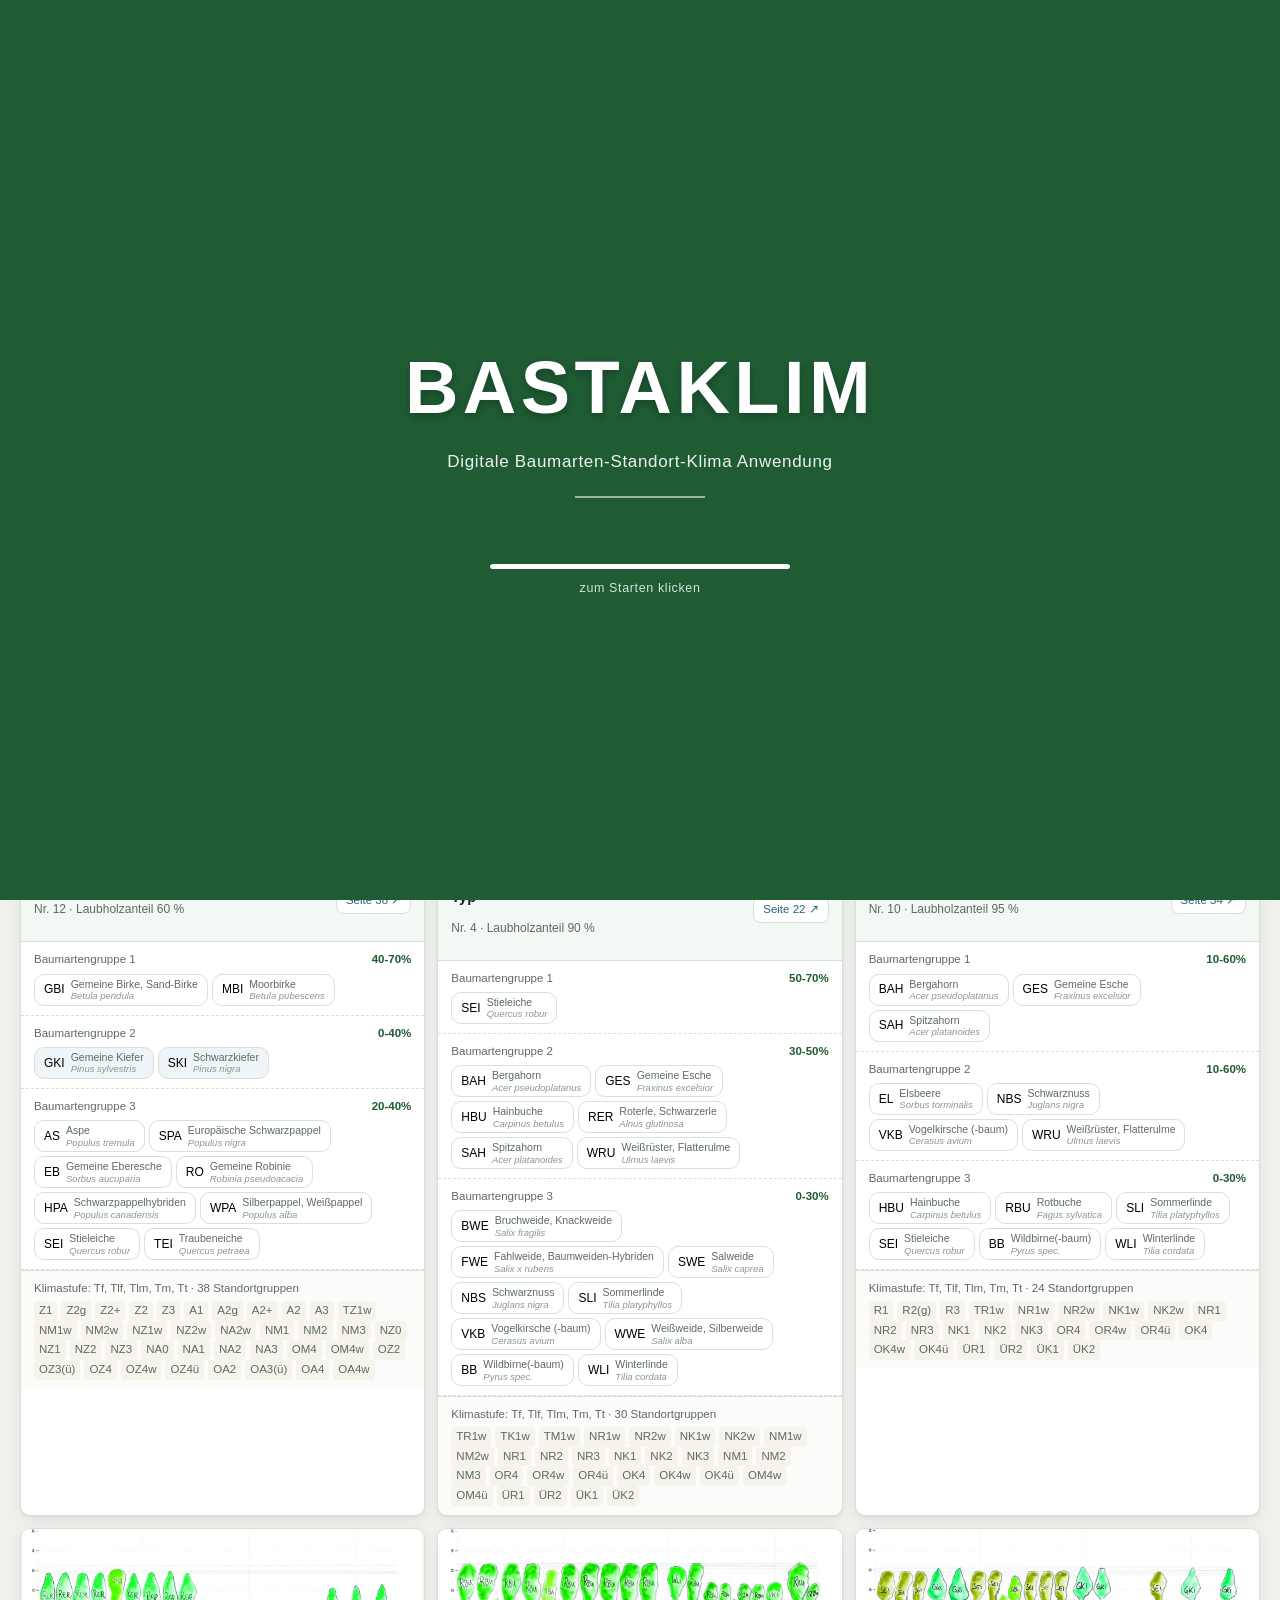
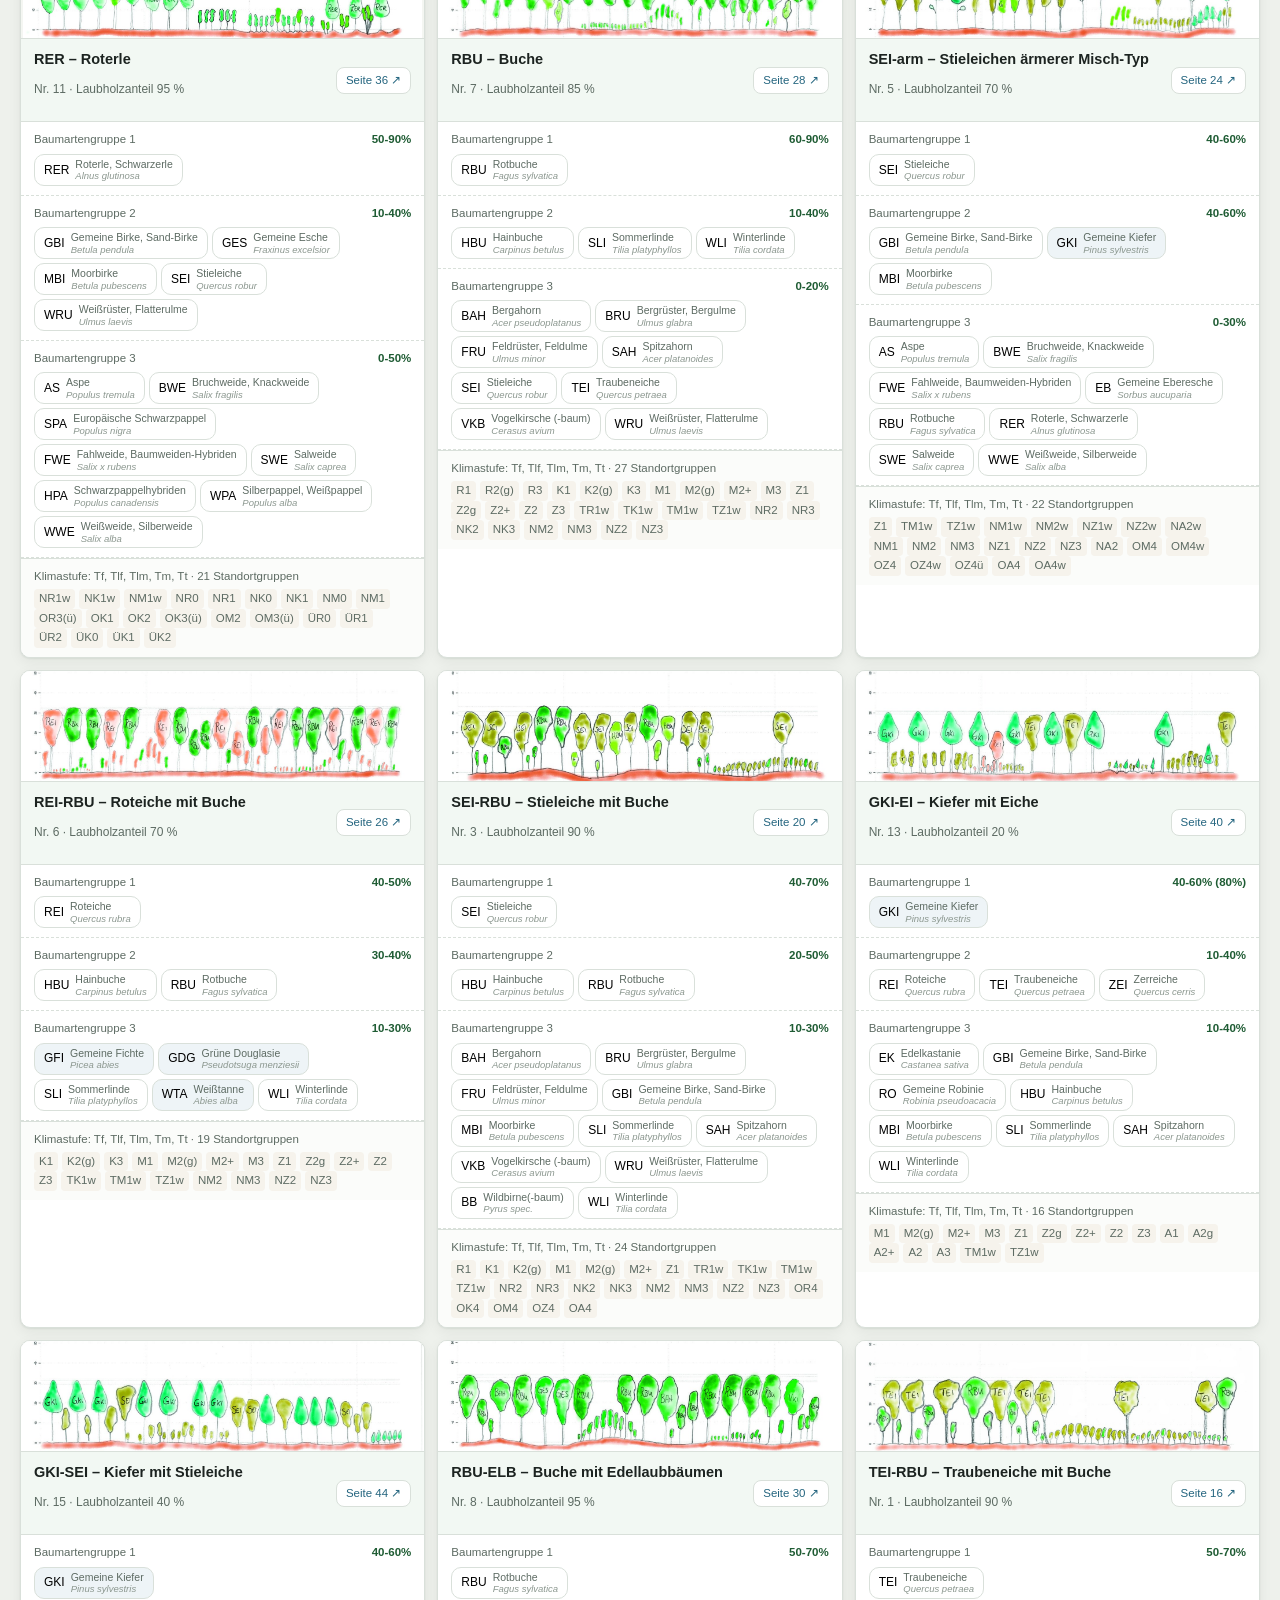
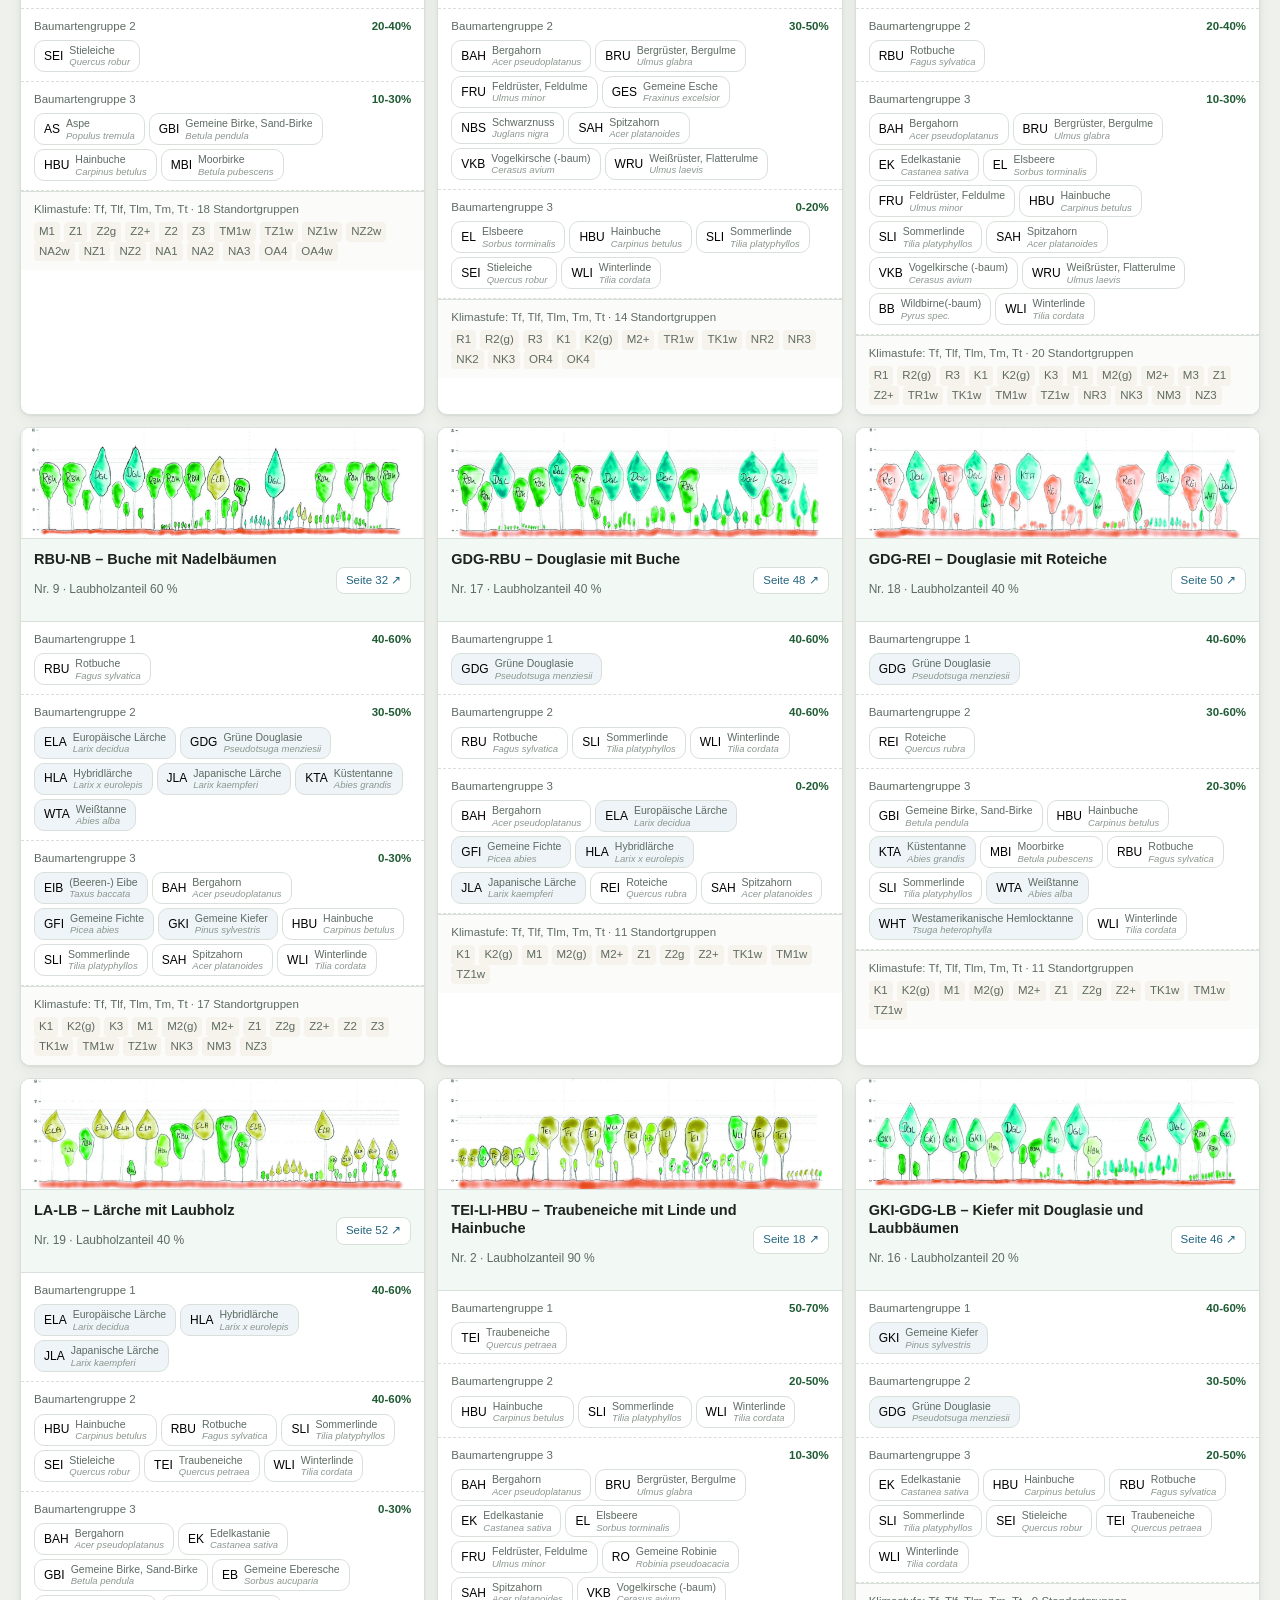
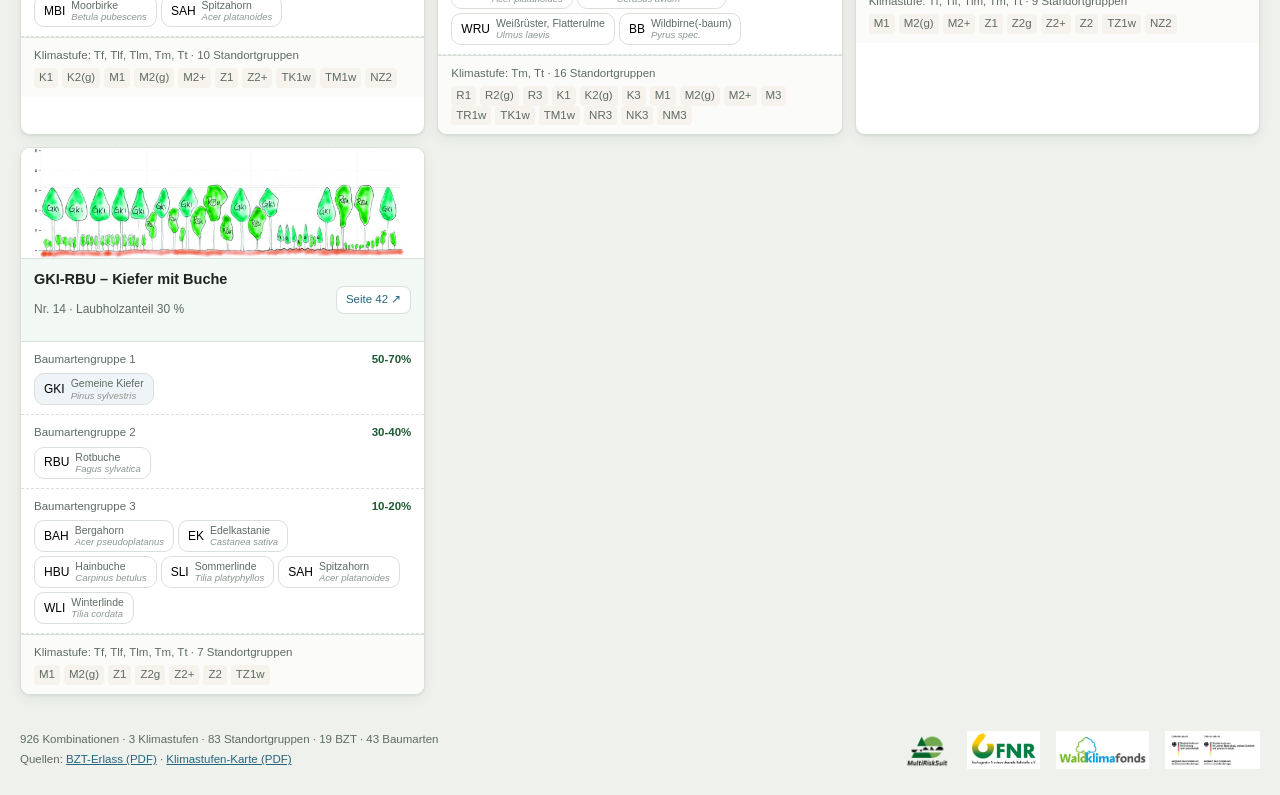
==== index.html @ 14ba8888 "2" ====
<!DOCTYPE html>
<html lang="de">
<head>
<meta charset="utf-8">
<meta name="viewport" content="width=device-width, initial-scale=1">
<title>BASTAKLIM – Bestockungszieltypen nach Klimastufe, Standort und Baumart</title>
<link rel="icon" href="assets/favicon.ico">
<link rel="icon" type="image/png" sizes="32x32" href="assets/favicon-32.png">
<link rel="apple-touch-icon" href="assets/apple-touch-icon.png">
<link rel="manifest" href="manifest.webmanifest">
<meta name="theme-color" content="#14351f">
<meta name="apple-mobile-web-app-capable" content="yes">
<meta name="apple-mobile-web-app-title" content="BASTAKLIM">
<meta name="apple-mobile-web-app-status-bar-style" content="black-translucent">
<link rel="stylesheet" href="styles.css">
</head>
<body>

<!-- Startbild: erscheint zuerst, Klick öffnet die Anwendung -->
<div class="splash" id="splash">
  <div class="splash-bild">
    <img id="splash-img" src="assets/front.PNG" alt="">
    <div class="splash-ersatz" id="splash-ersatz">
      <h1>BASTAKLIM</h1>
      <p>Digitale Baumarten-Standort-Klima Anwendung</p>
      <span class="splash-linie"></span>
    </div>
  </div>
  <div class="splash-fuss">
    <div class="ladebalken"><i id="ladebalken-fuellung"></i></div>
    <p class="splash-hinweis" id="splash-hinweis">wird geladen …</p>
  </div>
</div>

<header class="app-header">
  <div class="brand">
    <button type="button" class="sidebar-schalter" id="sidebar-schalter"
            aria-label="Seitenleiste ein- und ausblenden" aria-expanded="true">☰</button>
    <span class="brand-mark logo-slot" aria-hidden="true">
      <img data-logo="logo" alt="">
    </span>
    <span>
      <strong>BZT-Filter</strong>
      <small class="nur-pro">Bestandeszieltypen · Klimastufe → Standort → BZT → Baumart</small>
      <small class="nur-light">Welche Baumarten passen auf meinen Standort?</small>
    </span>
  </div>

  <div class="brand-mitte logo-slot">
    <img data-logo="logo_lf" alt="">
  </div>

  <!-- Umschalter zwischen den beiden Ansichten. Beide stehen in dieser
       Datei; gewechselt wird ohne Neuladen, die Auswahl bleibt erhalten. -->
  <div class="ansicht-schalter seg" role="group" aria-label="Ansicht wählen">
    <button type="button" data-ansicht="light" aria-pressed="false">light</button>
    <button type="button" data-ansicht="professional" aria-pressed="true">professional</button>
  </div>

  <div class="header-tools">
    <div class="result-badge nur-pro">
      <b id="result-count">–</b>
      <span>Kombinationen</span>
    </div>
    <label class="switch nur-pro" title="Optionen, die mit der aktuellen Auswahl nicht möglich sind, ausgegraut anzeigen statt ausblenden">
      <input type="checkbox" id="show-unavailable">
      <span>Nicht mögliche zeigen</span>
    </label>
    <button type="button" class="btn btn--install" id="install" hidden>App installieren</button>
    <button type="button" class="btn nur-pro" id="reset-all">Alles zurücksetzen</button>
    <button type="button" class="btn nur-light" id="light-reset">Von vorn beginnen</button>
  </div>
</header>

<div class="layout" id="layout">

  <aside class="sidebar" id="sidebar">
    <section class="karte">
      <h2>BASTAKLIM v3.1 Beta</h2>
      <div class="karte-inhalt">
        <p>JP. Nasse</p>
        <p>Dr. E. A. Thurm</p>
        <a class="external"
           href="mailto:bastaklim@lfoa-mv.de?subject=BASTAKLIM%20Feedback">bastaklim@lfoa-mv.de</a>
      </div>
      <footer>BT-FVI Waldbau Projekt MultiRiskSuit</footer>
    </section>

    <section class="karte">
      <h2>Quellen</h2>
      <div class="karte-inhalt">
        <a href="dokumente/BZT_Erlass.pdf" target="_blank" rel="noopener">BZT-Erlass (PDF)</a>
        <a href="dokumente/Klimastufen_BZT.pdf" target="_blank" rel="noopener">Klimastufen-Karte (PDF)</a>
      </div>
    </section>

    <section class="karte nur-pro">
      <h2>Auswahl</h2>
      <div class="karte-inhalt" id="sidebar-status">
        <p>keine Filter gesetzt</p>
      </div>
      <div class="karte-inhalt">
        <button type="button" class="btn btn--klein" id="sidebar-reset">zurücksetzen</button>
        <button type="button" class="btn btn--klein" id="sidebar-csv">als CSV speichern</button>
        <button type="button" class="btn btn--klein" id="sidebar-druck">Standortblatt drucken</button>
      </div>
    </section>

    <section class="karte logo-karte" id="sidebar-logos" hidden>
      <div class="karte-inhalt sidebar-logos">
        <span class="logo-slot"><img data-logo="logo1" alt=""></span>
        <span class="logo-slot"><img data-logo="logo2" alt=""></span>
        <span class="logo-slot"><img data-logo="logo3" alt=""></span>
        <span class="logo-slot"><img data-logo="logo4" alt=""></span>
      </div>
    </section>
  </aside>

  <div class="inhalt">

    <!-- ================================================================ -->
    <!-- Ansicht "light": geführter Ablauf in drei Schritten               -->
    <!-- ================================================================ -->
    <div class="ansicht ansicht--light">


    <!-- Fortschritt: drei Schritte, der aktuelle ist hervorgehoben -->
    <ol class="schritte" id="schritte">
      <li data-schritt="1"><span>1</span> Klimastufe</li>
      <li data-schritt="2"><span>2</span> Standort</li>
      <li data-schritt="3"><span>3</span> Baumarten</li>
    </ol>

    <!-- ---------------------------------------------------------------- -->
    <!-- Schritt 1: Verortung in der Karte                                 -->
    <!-- ---------------------------------------------------------------- -->
    <section class="light-schritt" data-schritt="1" id="schritt-1">
      <h2>Wo liegt Ihre Fläche?</h2>
      <p class="light-lead">
        In die Karte klicken. Gefärbt sind nur die <strong>Waldflächen</strong> –
        klicken Sie in oder dicht neben den Wald, der Sie interessiert.
      </p>

      <div class="karte-buehne">
        <div class="karte-halter" id="karte-halter">
          <img id="karte-bild" src="assets/klimastufe/karte.png"
               alt="Klimastufenkarte Mecklenburg-Vorpommern">
          <span class="karte-marke" id="karte-marke" hidden></span>
          <p class="karte-fehlt" id="karte-fehlt" hidden>
            <strong>Die Karte fehlt.</strong><br>
            <code>assets/klimastufe/karte.png</code> wird von
            <code>python3 tools/extract_images.py</code> erzeugt.
            Solange sie fehlt, bitte die Klimastufe unten direkt wählen.
          </p>
        </div>

        <div class="karte-seite">
          <p class="karte-befund" id="karte-befund">Noch nichts ausgewählt.</p>
          <p class="light-hinweis">
            Oder die Klimastufe direkt wählen:
          </p>
          <div class="klima-wahl" id="klima-wahl"></div>
          <p class="light-quelle">
            Karte: Klimastufen nach BAS Standorts-Karte 2023 ·
            <a href="dokumente/Klimastufen_BZT.pdf" target="_blank" rel="noopener">PDF öffnen ↗</a>
          </p>
        </div>
      </div>
    </section>

    <!-- ---------------------------------------------------------------- -->
    <!-- Schritt 2: Standort, geführt oder direkt                          -->
    <!-- ---------------------------------------------------------------- -->
    <section class="light-schritt" data-schritt="2" id="schritt-2" hidden>
      <h2>Welcher Standort?</h2>

      <div class="seg seg--breit" role="group" aria-label="Art der Standortwahl">
        <button type="button" data-stgrmodus="gefuehrt" class="is-on" aria-pressed="true">Schritt für Schritt</button>
        <button type="button" data-stgrmodus="direkt" aria-pressed="false">Standortgruppe direkt</button>
      </div>

      <div id="stgr-gefuehrt">
        <div class="gradient" id="gradient"></div>
        <p class="light-hinweis" id="gradient-befund"></p>
      </div>

      <div id="stgr-direkt" hidden>
        <input type="search" class="col-search" id="stgr-suche"
               placeholder="Standortgruppe suchen …" aria-label="Standortgruppe suchen">
        <div class="tiles tiles--breit" id="stgr-liste"></div>
      </div>
    </section>

    <!-- ---------------------------------------------------------------- -->
    <!-- Schritt 3: Ergebnis                                               -->
    <!-- ---------------------------------------------------------------- -->
    <section class="light-schritt" data-schritt="3" id="schritt-3" hidden>
      <h2>Mögliche Baumarten</h2>
      <p class="light-lead" id="ergebnis-kopf"></p>

      <p class="baum-legende">
        <span class="baum-legende-feld"></span>
        <span><strong>Grün hinterlegt</strong> sind die Baumarten, die in
        mindestens einem der möglichen Zieltypen die <strong>führende
        Baumart</strong> sind. Das ist unabhängig vom Anteil: Zwei Baumarten
        können denselben Höchstanteil haben und trotzdem verschieden weit vorn
        im Zieltyp stehen.</span>
      </p>

      <!-- Die gewählte Mischung. Ohne Auswahl steht hier die Aufforderung. -->
      <div class="mischung" id="mischung">
        <div class="mischung-arten" id="mischung-arten"></div>
        <p class="mischung-text" id="mischung-text"></p>
      </div>

      <div class="baumliste" id="baumliste-haupt"></div>

      <details class="baumliste-mehr" id="baumliste-mehr">
        <summary><span id="mehr-anzahl"></span></summary>
        <div class="baumliste" id="baumliste-rest"></div>
      </details>

      <details class="baumliste-mehr baumliste-mehr--raus" id="baumliste-raus-box" hidden>
        <summary><span id="raus-anzahl"></span></summary>
        <p class="light-hinweis">
          Diese Baumarten kommen auf dem Standort zwar vor, lassen sich aber mit
          der gewählten Mischung in keinem Bestockungszieltyp zusammenbringen.
        </p>
        <div class="baumliste" id="baumliste-raus"></div>
      </details>

      <p class="light-fussnote">
        Angegeben ist der <strong>höchste Anteil</strong>, mit dem die Baumart auf
        diesem Standort in einem Bestockungszieltyp vorkommen darf – bei einer
        gewählten Mischung nur noch in den Zieltypen, die alle gewählten Arten
        zugleich zulassen. Die Anteile sind Obergrenzen und addieren sich nicht
        zu 100 %. Die einzelnen Zieltypen und ihre Spannen stehen im
        <a href="dokumente/BZT_Erlass.pdf" target="_blank" rel="noopener">BZT-Erlass</a>.
      </p>

      <div class="light-aktionen">
        <button type="button" class="btn" id="light-zurueck">Standort ändern</button>
        <button type="button" class="btn" id="light-drucken">Drucken</button>
      </div>
    </section>
    </div>

    <!-- ================================================================ -->
    <!-- Ansicht "professional": die vier Spalten                         -->
    <!-- ================================================================ -->
    <div class="ansicht ansicht--pro">

    <p class="active-filters" id="active-filters" hidden></p>

    <!-- Reiter für schmale Fenster. Am Telefon liegen die vier Spalten
         sonst untereinander und man scrollt endlos; hier ist immer nur
         eine sichtbar. Auf dem Desktop ist die Leiste ausgeblendet. -->
    <nav class="spalten-reiter" id="spalten-reiter" aria-label="Spalte wählen"></nav>

    <main class="columns" id="columns">

      <section class="col" data-facet="kli">
        <header class="col-head">
          <h2>Klimastufe</h2>
          <span class="col-count"><b data-count>–</b><span data-total></span></span>
          <button type="button" class="col-clear" data-clear hidden aria-label="Auswahl Klimastufe löschen">Auswahl löschen</button>
        </header>
        <div class="col-tools">
          <input type="search" class="col-search" data-search placeholder="Klimastufe suchen …" aria-label="Klimastufe suchen">
        </div>
        <div class="tiles" data-tiles></div>
        <p class="col-empty" data-empty hidden>Keine Treffer.</p>
      </section>

      <section class="col" data-facet="stgr">
        <header class="col-head">
          <h2>Standort</h2>
          <span class="col-count"><b data-count>–</b><span data-total></span></span>
          <button type="button" class="col-clear" data-clear hidden aria-label="Auswahl Standort löschen">Auswahl löschen</button>
        </header>
        <div class="col-tools">
          <input type="search" class="col-search" data-search placeholder="Standortgruppe suchen …" aria-label="Standortgruppe suchen">
        </div>
        <div class="tiles" data-tiles></div>
        <p class="col-empty" data-empty hidden>Keine Treffer.</p>
      </section>

      <section class="col" data-facet="bzt">
        <header class="col-head">
          <h2>BZT</h2>
          <span class="col-count"><b data-count>–</b><span data-total></span></span>
          <button type="button" class="col-clear" data-clear hidden aria-label="Auswahl BZT löschen">Auswahl löschen</button>
        </header>
        <div class="col-tools">
          <input type="search" class="col-search" data-search placeholder="Bestandeszieltyp suchen …" aria-label="Bestandeszieltyp suchen">
        </div>
        <div class="tiles" data-tiles></div>
        <p class="col-empty" data-empty hidden>Keine Treffer.</p>
      </section>

      <section class="col" data-facet="ba">
        <header class="col-head">
          <h2>Baumart</h2>
          <span class="col-count"><b data-count>–</b><span data-total></span></span>
          <button type="button" class="col-clear" data-clear hidden aria-label="Auswahl Baumart löschen">Auswahl löschen</button>
        </header>
        <div class="col-tools">
          <input type="search" class="col-search" data-search placeholder="Baumart suchen …" aria-label="Baumart suchen">
          <div class="seg" role="group" aria-label="Verknüpfung mehrerer Baumarten">
            <button type="button" data-bamode="und" class="is-on" aria-pressed="true" title="Nur BZT, die alle gewählten Baumarten enthalten">alle</button>
            <button type="button" data-bamode="oder" aria-pressed="false" title="BZT, die mindestens eine der gewählten Baumarten enthalten">eine</button>
          </div>
        </div>
        <p class="col-hint">sortiert nach Maximalanteil</p>
        <div class="tiles" data-tiles></div>
        <p class="col-empty" data-empty hidden>Keine Treffer.</p>
      </section>

    </main>

    <section class="results" id="results">
      <header class="results-head">
        <h2>Ergebnis</h2>
        <p id="results-summary"></p>
        <button type="button" class="btn" id="drucken">Standortblatt drucken</button>
        <button type="button" class="btn" id="export-csv">Als CSV speichern</button>
      </header>
      <div class="druckkopf" id="druckkopf" aria-hidden="true"></div>
      <div id="results-body"></div>
    </section>

    </div><!-- /ansicht--pro -->

    <footer class="app-footer">
      <div class="footer-text">
        <span id="meta-line"></span>
        <span>Quellen:
          <a href="dokumente/BZT_Erlass.pdf" target="_blank" rel="noopener">BZT-Erlass (PDF)</a> ·
          <a href="dokumente/Klimastufen_BZT.pdf" target="_blank" rel="noopener">Klimastufen-Karte (PDF)</a>
        </span>
      </div>
      <div class="footer-logos">
        <span class="logo-slot"><img data-logo="logo1" alt=""></span>
        <span class="logo-slot"><img data-logo="logo2" alt=""></span>
        <span class="logo-slot"><img data-logo="logo3" alt=""></span>
        <span class="logo-slot"><img data-logo="logo4" alt=""></span>
      </div>
    </footer>

  </div>
</div>

<div class="viewer" id="viewer" hidden>
  <div class="viewer-fenster" role="dialog" aria-modal="true" aria-labelledby="viewer-titel">
    <header class="viewer-kopf">
      <div>
        <h2 id="viewer-titel"></h2>
        <p id="viewer-sub"></p>
      </div>
      <button type="button" class="viewer-zu" aria-label="Schließen">×</button>
    </header>
    <div class="viewer-buehne">
      <button type="button" id="viewer-zurueck" class="viewer-pfeil" aria-label="vorige Seite">‹</button>
      <img id="viewer-bild" alt="">
      <p id="viewer-hinweis" class="viewer-hinweis" hidden>
        Für diese Seite liegt kein Bild unter <code>assets/seiten/</code>.
        Bitte <code>python3 tools/extract_images.py</code> ausführen oder das
        PDF über den Link unten öffnen.
      </p>
      <button type="button" id="viewer-weiter" class="viewer-pfeil" aria-label="nächste Seite">›</button>
    </div>
    <footer class="viewer-fuss">
      <span id="viewer-blatt"></span>
      <a id="viewer-pdf" href="#" target="_blank" rel="noopener">Original-PDF öffnen ↗</a>
    </footer>
  </div>
</div>

<!-- Betriebsart: index.html = professional, siehe Kopf von app.js -->
<script>window.BZT_MODUS = "professional";</script>
<script src="data/bzt_data.js"></script>
<script src="data/klimaraster.js"></script>
<script src="app.js"></script>
<script src="light.js"></script>
</body>
</html>
---- styles.css ----
/* ==========================================================================
   BZT-Filter – Layout und Gestaltung
   Farben/Größen zentral über die Variablen in :root anpassbar.
   ========================================================================== */

:root {
  --gruen-900: #14351f;
  --gruen-700: #1f5c34;
  --gruen-600: #2c7a45;
  --gruen-100: #e3f0e6;
  --gruen-050: #f2f8f3;

  --blau-600: #24657f;
  --sand-100: #f6f3ec;

  --text: #1c2320;
  --text-schwach: #5d6b63;
  --linie: #d9e0da;
  --flaeche: #ffffff;
  --grund: #eef1ec;

  --radius: 10px;
  --schatten: 0 1px 2px rgba(20, 40, 25, .07), 0 4px 14px rgba(20, 40, 25, .06);

  /* Höhe der scrollbaren Kachel-Listen */
  --spalten-hoehe: clamp(340px, 54vh, 640px);

  /* Breite der Seitenleiste */
  --sidebar-breite: 208px;
}

* { box-sizing: border-box; }

html { -webkit-text-size-adjust: 100%; }

body {
  margin: 0;
  background: var(--grund);
  color: var(--text);
  font: 15px/1.5 "Segoe UI", -apple-system, BlinkMacSystemFont, Roboto,
        "Helvetica Neue", Arial, sans-serif;
}

h1, h2, h3 { margin: 0; font-weight: 650; line-height: 1.25; }

code {
  font-family: ui-monospace, SFMono-Regular, Menlo, Consolas, monospace;
  font-size: .9em;
}

/* --- Kopfzeile ----------------------------------------------------------- */

.app-header {
  position: sticky;
  top: 0;
  z-index: 20;
  display: flex;
  flex-wrap: wrap;
  gap: 14px;
  align-items: center;
  justify-content: space-between;
  padding: 12px 20px;
  background: var(--gruen-900);
  color: #fff;
  box-shadow: 0 2px 10px rgba(0, 0, 0, .18);
}

.brand { display: flex; align-items: center; gap: 12px; }

.sidebar-schalter {
  flex: none;
  width: 32px; height: 32px;
  border: 1px solid rgba(255, 255, 255, .28);
  border-radius: 8px;
  background: rgba(255, 255, 255, .08);
  color: #fff; font-size: 15px; line-height: 1;
  cursor: pointer;
}
.sidebar-schalter:hover { background: rgba(255, 255, 255, .22); }
.sidebar-schalter[aria-expanded="false"] {
  border-color: rgba(255, 255, 255, .55);
  background: rgba(255, 255, 255, .18);
}
.brand strong { display: block; font-size: 17px; letter-spacing: .01em; }
.brand small { display: block; font-size: 12.5px; opacity: .78; }

.brand-mark {
  width: 34px; height: 34px; flex: none;
  border-radius: 8px;
  overflow: hidden;
  background:
    radial-gradient(circle at 30% 70%, #7cc48c 0 26%, transparent 27%),
    radial-gradient(circle at 62% 42%, #a8dcb4 0 30%, transparent 31%),
    linear-gradient(160deg, var(--gruen-600), var(--gruen-700));
}
.brand-mark img { width: 100%; height: 100%; object-fit: contain; display: block; }

/* Logo oben mittig: assets/logo_lf.png */
.brand-mitte { flex: 0 1 auto; display: flex; justify-content: center; }
.brand-mitte img { max-height: 42px; max-width: 260px; display: block; }

@media (max-width: 900px) { .brand-mitte { order: 3; width: 100%; } }

.header-tools { display: flex; flex-wrap: wrap; align-items: center; gap: 10px; }

.result-badge {
  display: flex; align-items: baseline; gap: 6px;
  padding: 5px 12px;
  border-radius: 999px;
  background: rgba(255, 255, 255, .12);
  font-size: 12.5px;
}
.result-badge b { font-size: 16px; }

.switch {
  display: flex; align-items: center; gap: 7px;
  font-size: 12.5px; opacity: .9; cursor: pointer; user-select: none;
}
.switch input { accent-color: var(--gruen-600); width: 15px; height: 15px; }

.btn {
  padding: 6px 13px;
  border: 1px solid rgba(255, 255, 255, .3);
  border-radius: 8px;
  background: rgba(255, 255, 255, .08);
  color: inherit;
  font: inherit; font-size: 13px;
  cursor: pointer;
}
.btn:hover { background: rgba(255, 255, 255, .2); }
.btn:active { transform: translateY(1px); }

/* --- Zeile mit den aktiven Filtern --------------------------------------- */

.active-filters {
  margin: 0;
  padding: 9px 20px;
  background: var(--gruen-100);
  border-bottom: 1px solid var(--linie);
  font-size: 13px;
  color: var(--gruen-900);
}
.active-filters .chip {
  display: inline-flex; align-items: center; gap: 6px;
  margin: 2px 6px 2px 0;
  padding: 2px 6px 2px 10px;
  border-radius: 999px;
  background: #fff;
  border: 1px solid var(--linie);
}
.active-filters .chip b { font-weight: 600; }
.active-filters .chip button {
  border: 0; background: none; cursor: pointer;
  color: var(--text-schwach); font-size: 15px; line-height: 1; padding: 2px 4px;
}
.active-filters .chip button:hover { color: #b03030; }

/* --- Spalten ------------------------------------------------------------- */

.columns {
  display: grid;
  grid-template-columns: 0.9fr 1.15fr 1.15fr 1fr;
  gap: 14px;
  padding: 16px 20px;
  align-items: start;
}

@media (max-width: 1100px) { .columns { grid-template-columns: 1fr 1fr; } }
@media (max-width: 640px)  { .columns { grid-template-columns: 1fr; } }

.col {
  background: var(--flaeche);
  border: 1px solid var(--linie);
  border-radius: var(--radius);
  box-shadow: var(--schatten);
  overflow: hidden;
  display: flex;
  flex-direction: column;
}

.col-head {
  display: grid;
  grid-template-columns: 1fr auto;
  gap: 4px 10px;
  align-items: center;
  padding: 10px 12px;
  background: var(--gruen-050);
  border-bottom: 1px solid var(--linie);
}
.col-head h2 { font-size: 15px; color: var(--gruen-900); }

.col-count { font-size: 12.5px; color: var(--text-schwach); white-space: nowrap; }
.col-count b { color: var(--gruen-700); font-size: 14px; }

.col-clear {
  grid-column: 1 / -1;
  justify-self: start;
  border: 0; background: none; padding: 0;
  color: var(--blau-600); font: inherit; font-size: 12px;
  text-decoration: underline; cursor: pointer;
}

.col-tools { display: flex; gap: 8px; padding: 9px 12px 4px; }

.col-search {
  flex: 1 1 auto; min-width: 0;
  padding: 6px 9px;
  border: 1px solid var(--linie);
  border-radius: 7px;
  font: inherit; font-size: 13px;
  background: #fff;
}
.col-search:focus { outline: 2px solid var(--gruen-600); outline-offset: -1px; }

.seg { display: flex; flex: none; border: 1px solid var(--linie); border-radius: 7px; overflow: hidden; }
.seg button {
  border: 0; background: #fff; padding: 0 9px;
  font: inherit; font-size: 12px; color: var(--text-schwach); cursor: pointer;
}
.seg button + button { border-left: 1px solid var(--linie); }
.seg button.is-on { background: var(--gruen-600); color: #fff; }

.col-hint { margin: 4px 12px 0; font-size: 11.5px; color: var(--text-schwach); }
.col-empty { margin: 0; padding: 18px 12px; font-size: 13px; color: var(--text-schwach); }

.tiles {
  padding: 8px 10px 12px;
  overflow-y: auto;
  max-height: var(--spalten-hoehe);
  scrollbar-width: thin;
}

.tiles-group {
  margin: 10px 2px 5px;
  font-size: 11px;
  font-weight: 700;
  letter-spacing: .05em;
  text-transform: uppercase;
  color: var(--text-schwach);
}
.tiles-group:first-child { margin-top: 2px; }

/* --- Kacheln ------------------------------------------------------------- */

.tile {
  display: grid;
  grid-template-columns: 54px 1fr auto;
  gap: 10px;
  align-items: center;
  width: 100%;
  margin-bottom: 6px;
  padding: 6px;
  border: 1px solid var(--linie);
  border-radius: 9px;
  background: #fff;
  font: inherit;
  text-align: left;
  cursor: pointer;
  transition: border-color .12s, background .12s, box-shadow .12s;
}
.tile:hover { border-color: var(--gruen-600); background: var(--gruen-050); }
.tile:focus-visible { outline: 2px solid var(--blau-600); outline-offset: 1px; }

.tile[aria-pressed="true"] {
  border-color: var(--gruen-700);
  background: var(--gruen-100);
  box-shadow: inset 3px 0 0 var(--gruen-700);
}

.tile.is-off { opacity: .38; cursor: not-allowed; filter: grayscale(.7); }
.tile.is-off:hover { border-color: var(--linie); background: #fff; }

/* Bildkachel: Platzhalter liegt im Hintergrund, das PNG legt sich darüber.
   Fehlt das PNG, bleibt der Platzhalter sichtbar (siehe app.js).

   ⚠️ Sobald das echte Bild da ist, MUSS der Platzhalter weg – dafür setzt
   app.js die Klasse .thumb--geladen. Ohne sie blieb er sichtbar: Die
   Kacheln der Klimastufe, des BZT und des Standorts zeigen ihr Bild mit
   object-fit: contain, also mit Rand, und viele PNG/SVG sind an den Rändern
   durchsichtig. Durch beides schien das gezeichnete Ersatzmotiv hindurch –
   hinter dem richtigen Bild lag ein zweites, fremdes.
   (Die Regeln weiter unten setzen nur background-COLOR auf Weiß; das
   Hintergrundbild aus .thumb--kli & Co. überleben sie.) */
.thumb {
  position: relative;
  width: 54px; height: 54px;
  flex: none;
  border-radius: 7px;
  overflow: hidden;
  background: var(--sand-100);
  display: grid;
  place-items: center;
}
.thumb img {
  position: absolute; inset: 0;
  width: 100%; height: 100%;
  object-fit: cover;
  display: block;
}
.thumb .thumb-code {
  position: relative;
  font-size: 11px;
  font-weight: 700;
  letter-spacing: .02em;
  color: rgba(0, 0, 0, .55);
  text-shadow: 0 1px 0 rgba(255, 255, 255, .6);
  padding: 0 2px;
  text-align: center;
  word-break: break-all;
  line-height: 1.1;
}

/* Ein Bild bleibt unsichtbar, bis es wirklich geladen ist.

   Ohne das zeigt der Browser sein Kaputt-Symbol, sobald eine Quelle
   fehlschlägt – und fehlschlagen ist hier der Normalfall: thumb() probiert
   .png, .jpg, .jpeg, .webp und .svg der Reihe nach durch, logoLaden()
   zehn Kandidaten, das Startbild drei. Bei jedem Versuch blitzte das
   Symbol kurz auf.

   Gesetzt wird die Klasse im "load"-Ereignis (app.js); bei den Kacheln
   liegt sie auf der Kachel selbst, weil dort zusätzlich das
   Ersatzmotiv verschwinden muss. */
.thumb img,
.splash-bild img,
.logo-slot img {
  opacity: 0;
  transition: opacity .12s linear;
}
.thumb--geladen img,
img.ist-geladen { opacity: 1; }

/* Platzhalter-Motive je Spalte */
.thumb--kli  { background: #dfe9f2 url("data:image/svg+xml,%3Csvg xmlns='http://www.w3.org/2000/svg' viewBox='0 0 48 48'%3E%3Cpath d='M10 8h28v32H10z' fill='none' stroke='%2385a3bb' stroke-width='2'/%3E%3Cpath d='M17 30c2-6 1-11 5-14s9 1 10 5-2 9-6 10-11 2-9-1z' fill='%23b7cddd'/%3E%3C/svg%3E") center/70% no-repeat; }
.thumb--stgr { background: #e8e3d6 url("data:image/svg+xml,%3Csvg xmlns='http://www.w3.org/2000/svg' viewBox='0 0 48 48'%3E%3Crect x='8' y='12' width='32' height='8' fill='%23c6b89a'/%3E%3Crect x='8' y='22' width='32' height='7' fill='%23b0a07f'/%3E%3Crect x='8' y='31' width='32' height='6' fill='%23978568'/%3E%3Cpath d='M24 6c3 4 5 6 5 8a5 5 0 0 1-10 0c0-2 2-4 5-8z' fill='%236f9fc0'/%3E%3C/svg%3E") center/72% no-repeat; }
.thumb--bzt  { background: #dfe8db url("data:image/svg+xml,%3Csvg xmlns='http://www.w3.org/2000/svg' viewBox='0 0 48 48'%3E%3Cpath d='M14 34 20 10l6 24z' fill='%238bab7e'/%3E%3Cpath d='M26 34 32 16l6 18z' fill='%23a9c39d'/%3E%3Crect x='4' y='34' width='40' height='4' fill='%23c3b596'/%3E%3C/svg%3E") center/76% no-repeat; }
.thumb--ba   { background: #e2ecdd url("data:image/svg+xml,%3Csvg xmlns='http://www.w3.org/2000/svg' viewBox='0 0 48 48'%3E%3Cpath d='M36 8c2 14-6 26-18 30 0-14 6-26 18-30z' fill='%2392b884'/%3E%3Cpath d='M36 8C28 18 22 26 18 38' fill='none' stroke='%23507a48' stroke-width='1.6'/%3E%3C/svg%3E") center/78% no-repeat; }

/* Bild ist da – Ersatzmotiv abräumen. Muss NACH den vier Zeilen darüber
   stehen, sonst gewinnt bei gleicher Spezifität wieder der Platzhalter. */
.thumb--geladen { background-image: none; }

/* Klimastufe: Karte vollständig zeigen */
.col[data-facet="kli"] .tile { grid-template-columns: 84px 1fr auto; }
.col[data-facet="kli"] .thumb { width: 84px; height: 62px; background-color: #fff; }
.thumb--kli img { object-fit: contain; }

/* BZT: das Bestandesbild ist sehr breit – flachere Kachel */
.col[data-facet="bzt"] .tile { grid-template-columns: 104px 1fr auto; }
.col[data-facet="bzt"] .thumb { width: 104px; height: 50px; background-color: #fff; }

/* Standort: Piktogramm Nährkraft × Feuchtestufe (Erlass, Abschnitt 3.5).
   Breitere Kachel, damit die Beschriftung der Feuchtestufen lesbar bleibt. */
.col[data-facet="stgr"] .tile { grid-template-columns: 134px 1fr auto; }
.col[data-facet="stgr"] .thumb { width: 134px; height: 96px; background-color: #fff; }
.thumb--stgr img { object-fit: contain; }

.thumb-code--lang { font-size: 9px; letter-spacing: -.01em; }

.tile-body { min-width: 0; }
.tile-code { display: block; font-weight: 650; font-size: 13.5px; }
.tile-name { display: block; font-size: 12px; color: var(--text-schwach); }
.tile-lat {
  display: block;
  font-size: 10.5px;
  font-style: italic;
  color: #7c8a80;
  line-height: 1.25;
}
.tile-meta { display: block; margin-top: 2px; font-size: 11px; color: var(--text-schwach); }

.tile-right {
  display: flex; flex-direction: column; align-items: center; gap: 4px;
}

.tile-doc {
  border: 1px solid var(--linie);
  background: #fff;
  border-radius: 6px;
  width: 22px; height: 20px;
  padding: 0;
  font-size: 12px;
  line-height: 1;
  color: var(--blau-600);
  cursor: pointer;
}
.tile-doc:hover { background: var(--gruen-050); border-color: var(--gruen-600); }

.tile-count {
  align-self: center;
  min-width: 26px;
  padding: 1px 6px;
  border-radius: 999px;
  background: var(--gruen-050);
  border: 1px solid var(--linie);
  font-size: 11.5px;
  color: var(--text-schwach);
  text-align: center;
}
.tile[aria-pressed="true"] .tile-count { background: #fff; }

.bar {
  display: block;
  height: 4px;
  margin-top: 5px;
  border-radius: 3px;
  background: var(--linie);
  overflow: hidden;
}
.bar i { display: block; height: 100%; background: var(--gruen-600); }
.bar.bar--nb i { background: var(--blau-600); }

.pill {
  display: inline-block;
  margin-right: 4px;
  padding: 0 5px;
  border-radius: 4px;
  background: var(--sand-100);
  font-size: 10.5px;
  color: var(--text-schwach);
}

/* --- Ergebnisbereich ----------------------------------------------------- */

.results { padding: 6px 20px 24px; }

.results-head {
  display: flex; flex-wrap: wrap; align-items: baseline; gap: 12px;
  margin-bottom: 10px;
}
.results-head h2 { font-size: 16px; color: var(--gruen-900); }
.results-head p { margin: 0; flex: 1 1 260px; font-size: 13px; color: var(--text-schwach); }
.results-head .btn { border-color: var(--linie); background: #fff; color: var(--text); }
.results-head .btn:hover { background: var(--gruen-050); }

.bzt-cards { display: grid; grid-template-columns: repeat(auto-fill, minmax(360px, 1fr)); gap: 12px; }

.card {
  background: var(--flaeche);
  border: 1px solid var(--linie);
  border-radius: var(--radius);
  box-shadow: var(--schatten);
  overflow: hidden;
}
.card.is-focus { border-color: var(--gruen-700); box-shadow: 0 0 0 2px var(--gruen-100), var(--schatten); }

.card-bild {
  display: block;
  width: 100%;
  padding: 0;
  border: 0;
  border-bottom: 1px solid var(--linie);
  background: #fff;
  cursor: zoom-in;
}
.card-bild .thumb--breit {
  width: 100%;
  height: auto;
  aspect-ratio: 1396 / 380;
  border-radius: 0;
  background-color: #f4f6f2;
}
.card-bild .thumb--breit img { object-fit: contain; }
.card-bild:hover { background: var(--gruen-050); }

.card-head {
  display: flex;
  gap: 11px;
  align-items: center;
  justify-content: space-between;
  padding: 11px 13px;
  background: var(--gruen-050);
  border-bottom: 1px solid var(--linie);
}
.card-head h3 { font-size: 14.5px; }
.card-head .sub { font-size: 12px; color: var(--text-schwach); }

.btn--klein {
  flex: none;
  padding: 4px 9px;
  font-size: 11.5px;
  border-color: var(--linie);
  background: #fff;
  color: var(--blau-600);
}
.btn--klein:hover { background: #fff; border-color: var(--gruen-600); }

.grp { padding: 9px 13px; border-bottom: 1px dashed var(--linie); }
.grp:last-child { border-bottom: 0; }
.grp-head {
  display: flex; justify-content: space-between; gap: 10px;
  font-size: 11.5px; color: var(--text-schwach); margin-bottom: 5px;
}
.grp-head b { color: var(--gruen-700); }

.arten { display: flex; flex-wrap: wrap; gap: 4px; }
.art {
  display: inline-flex; align-items: center; gap: 6px;
  padding: 3px 9px;
  border: 1px solid var(--linie);
  border-radius: 10px;
  background: #fff;
  font-size: 12px;
  line-height: 1.2;
  cursor: pointer;
  text-align: left;
}
.art:hover { border-color: var(--gruen-600); background: var(--gruen-050); }
.art-txt { display: flex; flex-direction: column; }
.art small { color: var(--text-schwach); font-size: 10.5px; }
.art i { font-size: 9.5px; color: #8b978f; font-style: italic; }
.art.is-sel i { color: rgba(255, 255, 255, .72); }
.art.is-nb { background: #eef4f7; }
.art.is-sel { background: var(--gruen-700); border-color: var(--gruen-700); color: #fff; }
.art.is-sel small { color: rgba(255, 255, 255, .8); }

.card-foot {
  padding: 9px 13px;
  background: #fbfcfa;
  border-top: 1px solid var(--linie);
  font-size: 11.5px;
  color: var(--text-schwach);
}
.card-foot b { color: var(--text); font-weight: 600; }
.card-foot .stgr-liste { margin-top: 4px; line-height: 1.7; word-break: break-word; }
.card-foot .stgr-liste span { display: inline-block; margin-right: 4px; padding: 0 5px; border-radius: 4px; background: var(--sand-100); }

.leer {
  padding: 26px;
  border: 1px dashed var(--linie);
  border-radius: var(--radius);
  background: #fff;
  color: var(--text-schwach);
  text-align: center;
}

.app-footer {
  display: flex; flex-wrap: wrap; gap: 16px 24px;
  align-items: flex-end; justify-content: space-between;
  padding: 12px 20px 26px;
  font-size: 11.5px;
  color: var(--text-schwach);
}
.footer-text { display: flex; flex-direction: column; gap: 3px; }
.footer-text a { color: var(--blau-600); }

/* Logos unten rechts: assets/logo1.png … logo4.png */
/* Rechtsbündig: kommt ein Logo dazu, rücken die anderen nach links. */
.footer-logos {
  display: flex;
  align-items: center;
  justify-content: flex-end;
  gap: 16px;
  flex-wrap: wrap;
  margin-left: auto;
}
.footer-logos img { max-height: 38px; max-width: 150px; display: block; }
.logo-slot[hidden] { display: none !important; }

/* --- Standortblatt (Druck) ------------------------------------------------ */

.druckkopf { display: none; }

@media print {
  .splash, .app-header, .sidebar, .active-filters, .columns,
  .viewer, .app-footer, .results-head,
  .col-tools, .tile-doc { display: none !important; }

  body { background: #fff; font-size: 9pt; }
  .layout { display: block; }
  .results { padding: 0; }

  .druckkopf { display: block; margin-bottom: 6mm; }
  .druckkopf h1 { font-size: 16pt; margin-bottom: 3mm; }
  .druck-filter {
    display: grid;
    grid-template-columns: 30mm 1fr;
    gap: .8mm 4mm;
    margin: 0 0 3mm;
    font-size: 9.5pt;
  }
  .druck-filter dt { font-weight: 650; }
  .druck-filter dd { margin: 0; }
  .druck-quelle { font-size: 8pt; color: #444; margin: 0; }

  .bzt-cards { display: block; }
  .card {
    break-inside: avoid;
    page-break-inside: avoid;
    margin-bottom: 4mm;
    border: 1px solid #999;
    border-radius: 2mm;
    box-shadow: none;
  }
  .card-bild { cursor: default; }
  .card-bild .thumb--breit { aspect-ratio: auto; height: 20mm; }
  .card-head { background: #f0f0f0; padding: 2mm 3mm; }
  .card-head h3 { font-size: 11pt; }
  .card-head .sub { font-size: 8.5pt; }
  .grp { padding: 1.6mm 3mm; }
  .grp-head { font-size: 8pt; margin-bottom: 1mm; }
  .arten { gap: 1mm; }
  .art { border-color: #999; padding: .6mm 1.6mm; font-size: 8pt; }
  .art i { font-size: 6.5pt; }
  .art small { font-size: 7pt; }
  .art.is-sel { background: #ddd !important; color: #000 !important; }
  .art.is-sel i, .art.is-sel small { color: #000 !important; }
  .card-foot { padding: 1.6mm 3mm; font-size: 8pt; }
  .card-foot .stgr-liste { line-height: 1.5; }

  /* Der Seitenverweis wird auf Papier zu reinem Text */
  .btn--klein {
    border: 0; background: none; padding: 0;
    color: #000; font-size: 8.5pt;
  }

  @page { margin: 14mm; }
}


/* --- Seitenansicht (Overlay) --------------------------------------------- */

body.hat-viewer { overflow: hidden; }

.viewer {
  position: fixed;
  inset: 0;
  z-index: 100;
  display: flex;
  align-items: center;
  justify-content: center;
  padding: 20px;
  background: rgba(16, 30, 20, .72);
}
.viewer[hidden] { display: none; }

.viewer-fenster {
  display: flex;
  flex-direction: column;
  width: min(1000px, 100%);
  max-height: 100%;
  background: #fff;
  border-radius: 12px;
  overflow: hidden;
  box-shadow: 0 20px 60px rgba(0, 0, 0, .4);
}

.viewer-kopf {
  display: flex; align-items: flex-start; justify-content: space-between; gap: 12px;
  padding: 12px 16px;
  background: var(--gruen-900);
  color: #fff;
}
.viewer-kopf h2 { font-size: 15px; }
.viewer-kopf p { margin: 2px 0 0; font-size: 12px; opacity: .75; }
.viewer-zu {
  flex: none;
  width: 30px; height: 30px;
  border: 0; border-radius: 8px;
  background: rgba(255, 255, 255, .14);
  color: #fff; font-size: 19px; line-height: 1;
  cursor: pointer;
}
.viewer-zu:hover { background: rgba(255, 255, 255, .3); }

.viewer-buehne {
  position: relative;
  display: flex; align-items: center; justify-content: center;
  padding: 12px;
  background: #eceee9;
  overflow: auto;
  min-height: 240px;
}
.viewer-buehne img {
  max-width: 100%;
  max-height: calc(100vh - 220px);
  object-fit: contain;
  background: #fff;
  box-shadow: 0 2px 12px rgba(0, 0, 0, .18);
  /* Wie bei den Kacheln: erst zeigen, wenn es etwas zu zeigen gibt. Beim
     Blättern stand sonst kurz das Kaputt-Symbol oder noch das vorige Bild.
     Die Regel muss hier stehen und nicht oben bei den anderen: sie ist
     spezifischer als img.ist-geladen und würde sie sonst überstimmen. */
  opacity: 0;
  transition: opacity .12s linear;
}
.viewer-buehne img.ist-geladen { opacity: 1; }
.viewer-hinweis {
  max-width: 420px; margin: 0; padding: 20px;
  font-size: 13px; color: var(--text-schwach); text-align: center;
}

.viewer-pfeil {
  position: absolute;
  top: 50%; transform: translateY(-50%);
  width: 36px; height: 52px;
  border: 1px solid var(--linie);
  border-radius: 8px;
  background: rgba(255, 255, 255, .92);
  font-size: 22px; line-height: 1;
  color: var(--gruen-900);
  cursor: pointer;
}
#viewer-zurueck { left: 14px; }
#viewer-weiter { right: 14px; }
.viewer-pfeil:disabled { opacity: .28; cursor: default; }

.viewer-fuss {
  display: flex; align-items: center; justify-content: space-between; gap: 12px;
  padding: 10px 16px;
  border-top: 1px solid var(--linie);
  font-size: 12.5px;
  color: var(--text-schwach);
}
.viewer-fuss a { color: var(--blau-600); }

@media (max-width: 560px) {
  .viewer { padding: 0; }
  .viewer-fenster { border-radius: 0; }
  .viewer-pfeil { width: 30px; height: 44px; }
}


/* --- Grundgerüst mit Seitenleiste ---------------------------------------- */

.layout { display: flex; align-items: flex-start; }
.inhalt { flex: 1 1 auto; min-width: 0; }

.sidebar {
  position: sticky;
  top: 62px;
  flex: 0 0 var(--sidebar-breite);
  width: var(--sidebar-breite);
  align-self: stretch;
  padding: 16px 0 16px 16px;
  display: flex;
  flex-direction: column;
  gap: 12px;
  transition: flex-basis .18s ease, width .18s ease, opacity .15s ease;
}

.layout.ohne-sidebar .sidebar {
  flex-basis: 0;
  width: 0;
  padding-left: 0;
  padding-right: 0;
  opacity: 0;
  overflow: hidden;
  pointer-events: none;
}

.karte {
  background: var(--flaeche);
  border: 1px solid var(--linie);
  border-radius: var(--radius);
  box-shadow: var(--schatten);
  overflow: hidden;
}
.karte > h2 {
  padding: 9px 12px;
  background: var(--gruen-900);
  color: #fff;
  font-size: 13px;
  font-weight: 650;
}
.karte-inhalt { padding: 9px 12px; display: flex; flex-direction: column; gap: 4px; }
.karte-inhalt + .karte-inhalt { padding-top: 0; flex-direction: row; flex-wrap: wrap; }
.karte-inhalt p { margin: 0; font-size: 12px; }
.karte-inhalt b { font-weight: 650; }
.karte-inhalt a { font-size: 11.5px; color: var(--gruen-600); text-decoration: none; }
.karte-inhalt a:hover { text-decoration: underline; }
.karte > footer {
  padding: 6px 12px 8px;
  border-top: 1px solid var(--linie);
  font-size: 11px;
  color: var(--text-schwach);
}
.logo-karte .karte-inhalt { padding: 11px 12px; }
.sidebar-logos {
  display: flex !important;
  flex-direction: row !important;
  flex-wrap: wrap;
  align-items: center;
  justify-content: center;
  gap: 10px 12px;
}
.sidebar-logos img { max-height: 30px; max-width: 100%; display: block; }

.sidebar-zahl {
  margin-top: 4px !important;
  padding-top: 5px;
  border-top: 1px dashed var(--linie);
  color: var(--text-schwach);
}

@media (max-width: 900px) {
  .layout { flex-direction: column; }
  .sidebar {
    position: static;
    width: auto;
    flex: none;
    align-self: stretch;
    padding: 12px 20px 0;
    flex-direction: row;
    flex-wrap: wrap;
  }
  .sidebar .karte { flex: 1 1 220px; }
  .layout.ohne-sidebar .sidebar { padding: 0; }
}

/* --- Startbild ------------------------------------------------------------ */

.splash {
  position: fixed;
  inset: 0;
  z-index: 200;
  display: flex;
  flex-direction: column;
  align-items: center;
  justify-content: center;
  gap: 26px;
  background: var(--gruen-700);
  cursor: default;
  transition: opacity .4s ease;
}
.splash[hidden] { display: none; }
.splash.ist-bereit { cursor: pointer; }
.splash.ist-weg { opacity: 0; pointer-events: none; }

.splash-bild {
  position: relative;
  display: flex;
  align-items: center;
  justify-content: center;
  width: min(760px, 88vw);
  min-height: 200px;
}
.splash-bild img { max-width: 100%; max-height: 62vh; display: block; }

.splash-ersatz { text-align: center; color: #fff; padding: 40px 20px; }
.splash-ersatz[hidden] { display: none; }
.splash-ersatz h1 {
  margin: 0;
  font-size: clamp(38px, 8vw, 74px);
  font-weight: 800;
  letter-spacing: .06em;
  text-shadow: 0 3px 10px rgba(0, 0, 0, .28);
}
.splash-ersatz p {
  margin: 14px 0 0;
  font-size: clamp(13px, 2vw, 17px);
  letter-spacing: .04em;
  opacity: .92;
}
.splash-linie {
  display: block;
  width: 130px; height: 2px;
  margin: 22px auto 0;
  background: rgba(255, 255, 255, .55);
}

.splash-fuss { display: flex; flex-direction: column; align-items: center; gap: 10px; }

.ladebalken {
  width: min(300px, 60vw);
  height: 5px;
  border-radius: 999px;
  background: rgba(255, 255, 255, .25);
  overflow: hidden;
}
.ladebalken i {
  display: block;
  width: 4%;
  height: 100%;
  border-radius: 999px;
  background: #fff;
  transition: width 1.6s cubic-bezier(.4, .1, .25, 1);
}

.splash-hinweis {
  margin: 0;
  font-size: 12.5px;
  letter-spacing: .05em;
  color: rgba(255, 255, 255, .82);
}
.splash.ist-bereit .splash-hinweis { animation: pulsieren 1.8s ease-in-out infinite; }

@keyframes pulsieren {
  0%, 100% { opacity: .55; }
  50% { opacity: 1; }
}


/* ==========================================================================
   LIGHT-VERSION (light.html)

   Alles hier gilt nur für die geführte Fassung. Kacheln, Knöpfe und Farben
   kommen aus den Abschnitten weiter oben – ergänzt werden der Schrittbalken,
   die anklickbare Karte, der Feuchtegradient und die Baumartenliste.
   ========================================================================== */

.light {
  max-width: 1080px;
  margin: 0 auto;
  padding: 18px 20px 40px;
}

/* --- Schrittbalken ------------------------------------------------------ */

.schritte {
  display: flex;
  gap: 8px;
  list-style: none;
  margin: 0 0 22px;
  padding: 0;
  flex-wrap: wrap;
}
.schritte li {
  display: flex;
  align-items: center;
  gap: 8px;
  padding: 7px 14px 7px 8px;
  border: 1px solid var(--linie);
  border-radius: 999px;
  background: var(--flaeche);
  font-size: 13px;
  color: var(--text-schwach);
}
.schritte li span {
  display: grid;
  place-items: center;
  width: 22px;
  height: 22px;
  border-radius: 50%;
  background: var(--linie);
  color: var(--text);
  font-size: 12px;
  font-weight: 650;
}
.schritte li.ist-aktiv {
  border-color: var(--gruen-600);
  background: var(--gruen-050);
  color: var(--text);
  font-weight: 600;
}
.schritte li.ist-aktiv span { background: var(--gruen-600); color: #fff; }
.schritte li.ist-fertig span { background: var(--gruen-100); color: var(--gruen-700); }

/* --- Abschnitte --------------------------------------------------------- */

.light-schritt {
  margin-bottom: 30px;
  padding: 20px 22px 22px;
  background: var(--flaeche);
  border: 1px solid var(--linie);
  border-radius: var(--radius);
  box-shadow: var(--schatten);
}
.light-schritt h2 {
  margin: 0 0 6px;
  font-size: 19px;
  color: var(--gruen-900);
}
.light-lead { margin: 0 0 16px; font-size: 14px; color: var(--text-schwach); }
.light-hinweis { margin: 14px 0 8px; font-size: 13px; color: var(--text-schwach); }
.light-quelle { margin: 14px 0 0; font-size: 12px; color: var(--text-schwach); }
.light-fussnote {
  margin: 18px 0 0;
  padding-top: 14px;
  border-top: 1px solid var(--linie);
  font-size: 12.5px;
  color: var(--text-schwach);
}
.light-aktionen { display: flex; gap: 10px; margin-top: 16px; }
.light-aktionen .btn { background: var(--gruen-600); border-color: var(--gruen-600); color: #fff; }
.light-aktionen .btn:hover { background: var(--gruen-700); }

/* --- Schritt 1: Karte --------------------------------------------------- */

.karte-buehne {
  display: grid;
  grid-template-columns: minmax(0, 1.55fr) minmax(240px, 1fr);
  gap: 22px;
  align-items: start;
}

.karte-halter {
  position: relative;
  border: 1px solid var(--linie);
  border-radius: var(--radius);
  background: #fff;
  padding: 8px;
  cursor: crosshair;
}
.karte-halter img { display: block; width: 100%; height: auto; }

/* Das Kreuz an der angeklickten Stelle */
.karte-marke {
  position: absolute;
  width: 18px;
  height: 18px;
  margin: -9px 0 0 -9px;
  border: 2px solid #10202a;
  border-radius: 50%;
  background: rgba(255, 255, 255, .55);
  box-shadow: 0 0 0 2px rgba(255, 255, 255, .9);
  pointer-events: none;
}
.karte-marke::after {
  content: "";
  position: absolute;
  inset: 6px;
  border-radius: 50%;
  background: #10202a;
}

.karte-fehlt {
  margin: 0;
  padding: 24px;
  font-size: 13px;
  line-height: 1.7;
  color: var(--text-schwach);
  background: var(--sand-100);
  border-radius: var(--radius);
}

.karte-befund {
  margin: 0 0 4px;
  padding: 12px 14px;
  border-radius: var(--radius);
  background: var(--gruen-050);
  border: 1px solid var(--gruen-100);
  font-size: 14px;
}
.karte-befund strong { display: block; color: var(--gruen-900); }
.karte-befund--leer { background: var(--sand-100); border-color: var(--linie); }
.karte-befund-detail {
  display: block;
  margin-top: 5px;
  font-size: 12.5px;
  color: var(--text-schwach);
}

.klima-wahl { display: flex; flex-direction: column; gap: 8px; }
.klima-knopf {
  display: flex;
  align-items: center;
  gap: 10px;
  padding: 7px 10px 7px 7px;
  text-align: left;
  background: #fff;
  border: 1px solid var(--linie);
  border-radius: var(--radius);
  cursor: pointer;
  font: inherit;
  color: inherit;
}
.klima-knopf:hover { border-color: var(--gruen-600); background: var(--gruen-050); }
.klima-knopf.ist-gewaehlt {
  border-color: var(--gruen-600);
  background: var(--gruen-050);
  box-shadow: inset 0 0 0 1px var(--gruen-600);
}
.klima-text { display: flex; flex-direction: column; min-width: 0; }
.klima-text strong { font-size: 13.5px; }
.klima-text span { font-size: 12px; color: var(--text-schwach); }

/* --- Schritt 2: Feuchtegradient ---------------------------------------- */

.seg--breit { display: inline-flex; margin-bottom: 18px; }

.gradient { display: flex; flex-direction: column; gap: 14px; }

.gradient-stufe {
  padding: 12px 14px;
  border-radius: var(--radius);
  background: var(--gruen-050);
  border: 1px solid var(--gruen-100);
}
.gradient-kopf { display: flex; align-items: baseline; gap: 10px; margin-bottom: 9px; }
.gradient-kopf b { font-size: 13.5px; color: var(--gruen-900); }
.gradient-kopf span { font-size: 12.5px; color: var(--text-schwach); }

.gradient-reihe { display: flex; flex-wrap: wrap; gap: 7px; }
.gradient-knopf {
  padding: 7px 13px;
  border: 1px solid var(--linie);
  border-radius: 999px;
  background: #fff;
  font: inherit;
  font-size: 13px;
  cursor: pointer;
  color: inherit;
}
.gradient-knopf:hover { border-color: var(--gruen-600); }
.gradient-knopf.ist-gewaehlt {
  background: var(--gruen-600);
  border-color: var(--gruen-600);
  color: #fff;
  font-weight: 600;
}

#gradient-befund { font-size: 13.5px; color: var(--text); }

/* Die Liste zur Direktwahl darf breiter laufen als die Profi-Spalte */
.tiles--breit {
  max-height: clamp(320px, 46vh, 560px);
  display: grid;
  grid-template-columns: repeat(auto-fill, minmax(230px, 1fr));
  gap: 6px;
  align-content: start;
}
.tiles--breit .tiles-group { grid-column: 1 / -1; }

/* --- Schritt 3: Baumarten ---------------------------------------------- */

.baumliste {
  display: grid;
  grid-template-columns: repeat(auto-fill, minmax(260px, 1fr));
  gap: 8px;
}

.baum {
  display: flex;
  align-items: center;
  gap: 10px;
  padding: 8px 12px 8px 8px;
  border: 1px solid var(--linie);
  border-radius: var(--radius);
  background: #fff;
}
.baum--fuehrend { border-color: var(--gruen-600); background: var(--gruen-050); }

.baum-text { min-width: 0; flex: 1; }
.baum-text b { display: block; font-size: 14px; }
.baum-text i { display: block; font-size: 11.5px; color: var(--text-schwach); }

.baum-anteil { text-align: right; flex: none; }
.baum-anteil b { display: block; font-size: 14.5px; color: var(--gruen-700); white-space: nowrap; }
.baum-anteil span { display: block; font-size: 10.5px; color: var(--text-schwach); }

.baumliste-mehr { margin-top: 14px; }
.baumliste-mehr summary {
  cursor: pointer;
  font-size: 13px;
  color: var(--gruen-700);
  padding: 8px 0;
}
.baumliste-mehr[open] summary { margin-bottom: 10px; }

/* --- Schmale Fenster ---------------------------------------------------- */

@media (max-width: 820px) {
  .karte-buehne { grid-template-columns: 1fr; }
  .light { padding: 14px 12px 32px; }
  .light-schritt { padding: 16px 14px 18px; }
}

/* --- Druck -------------------------------------------------------------- */

@media print {
  .light .schritte,
  .light-aktionen,
  #schritt-1,
  #schritt-2 { display: none !important; }
  .light-schritt { border: 0; box-shadow: none; padding: 0; }
  .baumliste-mehr[open] summary { display: none; }
  .baum { break-inside: avoid; }
}


/* ==========================================================================
   INTERNE VERSION (intern.html)

   Die Adressleiste sitzt über den vier Spalten; alles darunter ist
   unverändert die Profi-Ansicht.
   ========================================================================== */

.modus-marke {
  display: inline-block;
  margin-left: 7px;
  padding: 1px 7px 2px;
  border-radius: 999px;
  background: rgba(255, 255, 255, .22);
  font-size: 11px;
  font-weight: 600;
  letter-spacing: .04em;
  text-transform: uppercase;
  vertical-align: 2px;
}

.adresse {
  margin: 0 0 14px;
  padding: 14px 16px;
  background: var(--flaeche);
  border: 1px solid var(--linie);
  border-radius: var(--radius);
  box-shadow: var(--schatten);
}

.adresse-warnung {
  margin: 0 0 12px;
  padding: 9px 12px;
  border-radius: 7px;
  background: #fdf4e3;
  border: 1px solid #e8d5a8;
  font-size: 12.5px;
  line-height: 1.55;
  color: #6a5322;
}
.adresse-warnung--fehlt { background: var(--sand-100); border-color: var(--linie); color: var(--text-schwach); }

.adresse-zeile { display: flex; align-items: center; gap: 12px; }
.adresse-zeile label { flex: none; font-size: 13px; font-weight: 600; }

.adresse-feld { position: relative; flex: 1; min-width: 0; }
.adresse-feld input {
  width: 100%;
  padding: 9px 12px;
  border: 1px solid var(--linie);
  border-radius: 7px;
  font: inherit;
  font-size: 14px;
  background: #fff;
}
.adresse-feld input:focus { outline: 2px solid var(--gruen-600); outline-offset: -1px; }
.adresse-feld input:disabled { background: var(--grund); color: var(--text-schwach); }

.adresse-liste {
  position: absolute;
  z-index: 40;
  top: calc(100% + 3px);
  left: 0;
  right: 0;
  max-height: 320px;
  overflow-y: auto;
  margin: 0;
  padding: 4px;
  list-style: none;
  background: #fff;
  border: 1px solid var(--linie);
  border-radius: var(--radius);
  box-shadow: 0 10px 28px rgba(20, 40, 25, .16);
}
.adresse-vorschlag {
  padding: 7px 10px;
  border-radius: 6px;
  cursor: pointer;
  line-height: 1.4;
}
.adresse-vorschlag b { display: block; font-size: 13.5px; font-weight: 600; }
.adresse-vorschlag span { display: block; font-size: 11.5px; color: var(--text-schwach); }
.adresse-vorschlag:hover,
.adresse-vorschlag.ist-markiert { background: var(--gruen-050); }

.adresse-treffer {
  margin-top: 12px;
  padding: 12px 14px;
  border-radius: 7px;
  background: var(--gruen-050);
  border: 1px solid var(--gruen-100);
}
.adresse-kopf { display: flex; align-items: baseline; gap: 10px; flex-wrap: wrap; }
.adresse-kopf b { font-size: 14px; color: var(--gruen-900); }
.adresse-kopf span { font-size: 11.5px; color: var(--text-schwach); }

.adresse-werte {
  display: grid;
  grid-template-columns: max-content 1fr;
  gap: 3px 14px;
  margin: 9px 0 0;
  font-size: 13px;
}
.adresse-werte dt { color: var(--text-schwach); }
.adresse-werte dd { margin: 0; }

.adresse-hinweis { margin: 9px 0 0; font-size: 12px; color: var(--text-schwach); }

@media (max-width: 720px) {
  .adresse-zeile { flex-wrap: wrap; }
  .adresse-feld { flex-basis: 100%; }
}

@media print {
  .adresse-liste, .adresse-zeile { display: none; }
}

/* Adressleiste: Forstamt-Auswahl und Stand des Datensatzes ---------------- */

.adresse-amt {
  flex: none;
  max-width: 320px;
  padding: 9px 10px;
  border: 1px solid var(--linie);
  border-radius: 7px;
  background: #fff;
  font: inherit;
  font-size: 14px;
  color: inherit;
}
.adresse-amt:focus { outline: 2px solid var(--gruen-600); outline-offset: -1px; }
.adresse-amt:disabled { background: var(--grund); color: var(--text-schwach); }

.adresse-stand { margin: 8px 0 0; font-size: 11.5px; color: var(--text-schwach); }

.adresse-marke {
  padding: 1px 7px 2px;
  border-radius: 999px;
  background: #fdf4e3;
  border: 1px solid #e8d5a8;
  font-size: 11px;
  color: #6a5322;
}

.adresse-kartierhinweis {
  display: flex;
  gap: 8px;
  margin: 9px 0 0;
  font-size: 12px;
  line-height: 1.55;
  color: var(--text-schwach);
}
.adresse-kartierhinweis strong { color: var(--text); font-weight: 600; }

/* Veraltete oder unsichere Kartierung: Der Zieltyp beruht darauf, also
   deutlich sichtbar und nicht als graue Fußnote. */
.adresse-kartierhinweis--warnung {
  padding: 9px 11px;
  border-radius: 7px;
  background: #fdf4e3;
  border: 1px solid #e8d5a8;
  color: #6a5322;
}
.adresse-kartierhinweis--warnung strong { color: #5a4415; }

.adresse-kartierhinweis-zeichen { flex: none; font-size: 14px; line-height: 1.3; }
.adresse-kartierhinweis-folge { display: block; margin-top: 2px; opacity: .85; }

/* Legende zur grünen Hinterlegung in der Baumartenliste ------------------ */

.baum-legende {
  display: flex;
  align-items: flex-start;
  gap: 10px;
  margin: 0 0 14px;
  padding: 10px 12px;
  border-radius: 7px;
  background: var(--sand-100);
  font-size: 12.5px;
  line-height: 1.55;
  color: var(--text-schwach);
}
.baum-legende-feld {
  flex: none;
  width: 26px;
  height: 18px;
  margin-top: 1px;
  border-radius: 4px;
  border: 1px solid var(--gruen-600);
  background: var(--gruen-050);
}
.baum-legende strong { color: var(--text); font-weight: 600; }

/* ==========================================================================
   LIGHT – Mischung zusammenstellen

   Die Baumartenkarten sind Schalter. Angeklickt kommt die Art in die
   Mischung; danach zeigt die Liste nur noch, was sich damit in einem
   Zieltyp zusammenbringen lässt, und die Anteile gelten für die Mischung.
   ========================================================================== */

.mischung {
  margin: 0 0 16px;
  padding: 12px 14px;
  border: 1px dashed var(--linie);
  border-radius: var(--radius);
  background: var(--flaeche);
}
.mischung.ist-aktiv {
  border-style: solid;
  border-color: var(--gruen-600);
  background: var(--gruen-050);
}

.mischung-arten { display: flex; flex-wrap: wrap; gap: 7px; }
.mischung-arten:not(:empty) { margin-bottom: 9px; }

.mischung-chip {
  display: inline-flex;
  align-items: baseline;
  gap: 7px;
  padding: 6px 10px 6px 12px;
  border: 1px solid var(--gruen-600);
  border-radius: 999px;
  background: var(--gruen-600);
  color: #fff;
  font: inherit;
  font-size: 13px;
  cursor: pointer;
}
.mischung-chip b { font-weight: 600; }
.mischung-chip span { font-size: 11.5px; opacity: .85; }
.mischung-chip i { font-style: normal; font-size: 15px; line-height: 1; opacity: .8; }
.mischung-chip:hover { background: var(--gruen-700); border-color: var(--gruen-700); }
.mischung-chip:hover i { opacity: 1; }

.mischung-text { margin: 0; font-size: 12.5px; line-height: 1.55; color: var(--text-schwach); }
.mischung.ist-aktiv .mischung-text { color: var(--text); }

/* Baumartenkarte als Schalter ------------------------------------------- */

button.baum {
  width: 100%;
  font: inherit;
  color: inherit;
  text-align: left;
  cursor: pointer;
}
button.baum:hover:not(:disabled) {
  border-color: var(--gruen-600);
  box-shadow: 0 1px 4px rgba(20, 40, 25, .1);
}
button.baum:focus-visible { outline: 2px solid var(--blau-600); outline-offset: 1px; }

.baum--gewaehlt {
  border-color: var(--gruen-600);
  background: var(--gruen-600);
}
.baum--gewaehlt .baum-text b,
.baum--gewaehlt .baum-anteil b { color: #fff; }
.baum--gewaehlt .baum-text i,
.baum--gewaehlt .baum-anteil span { color: rgba(255, 255, 255, .8); }

.baum--raus {
  opacity: .45;
  filter: grayscale(.75);
  cursor: not-allowed;
}
.baum--raus:hover { border-color: var(--linie); }

.baumliste-mehr--raus summary { color: var(--text-schwach); }

/* Fläche ohne Zuweisung: Nichtholzboden oder Standortgruppe außerhalb der
   Zieltabelle. Dann wird kein Filter gesetzt – das muss deutlich sein. */

.adresse-treffer--ohne { background: #fdf4e3; border-color: #e8d5a8; }
.adresse-treffer--ohne .adresse-kopf b { color: #6a5322; }

.adresse-ohne {
  margin: 9px 0 0;
  font-size: 13px;
  line-height: 1.6;
  color: #6a5322;
}
.adresse-ohne strong { color: #5a4415; }
.adresse-ohne span { color: var(--text-schwach); }

/* Eine Abteilung kann mehrere Standorte tragen – dann unterscheiden sich
   zwei Vorschläge nur darin. Deshalb steht das Kürzel vorn und fett. */

.adresse-stgr { font-weight: 650; color: var(--gruen-700); }

.adresse-weitere {
  margin: 9px 0 0;
  padding: 9px 11px;
  border-radius: 7px;
  background: var(--grund);
  font-size: 12px;
  line-height: 1.55;
  color: var(--text-schwach);
}
.adresse-weitere strong { color: var(--text); font-weight: 600; }

/* ==========================================================================
   ALS APP AM TELEFON (PWA)

   Auf dem Desktop ändert sich hier nichts. Am Telefon dagegen liegen die
   vier Spalten sonst untereinander, und die dunkle Kopfleiste nimmt
   dauerhaft Platz weg. Beides wird unten ab 820 px Breite umgestellt.
   ========================================================================== */

/* Installierknopf – erscheint nur, wenn der Browser ihn anbietet */
.btn--install {
  background: rgba(255, 255, 255, .92);
  border-color: rgba(255, 255, 255, .92);
  color: var(--gruen-900);
  font-weight: 600;
}
.btn--install:hover { background: #fff; border-color: #fff; }

/* Kopfleiste fährt beim Scrollen nach unten weg */
.app-header { transition: transform .22s ease; }
.app-header.ist-weg { transform: translateY(-100%); }

/* Reiterleiste: auf dem Desktop nicht vorhanden */
.spalten-reiter { display: none; }

@media (max-width: 820px) {
  .spalten-reiter {
    position: sticky;
    top: 0;
    z-index: 15;
    display: grid;
    grid-template-columns: repeat(4, 1fr);
    gap: 4px;
    margin: 0 0 10px;
    padding: 6px;
    background: var(--grund);
    border-bottom: 1px solid var(--linie);
  }

  .spalten-reiter-knopf {
    display: flex;
    flex-direction: column;
    align-items: center;
    gap: 2px;
    padding: 8px 2px 7px;
    border: 1px solid transparent;
    border-radius: 8px;
    background: var(--flaeche);
    font: inherit;
    color: var(--text-schwach);
    cursor: pointer;
    min-height: 46px;            /* bequem mit dem Daumen zu treffen */
  }
  .reiter-name { font-size: 11.5px; letter-spacing: -.01em; }
  .reiter-zahl { font-size: 14px; font-weight: 650; color: var(--text); }

  .spalten-reiter-knopf.ist-aktiv {
    border-color: var(--gruen-600);
    background: var(--gruen-050);
    color: var(--gruen-900);
  }
  .spalten-reiter-knopf.ist-aktiv .reiter-zahl { color: var(--gruen-700); }

  /* Eine Auswahl in einer nicht sichtbaren Spalte muss sichtbar bleiben */
  .spalten-reiter-knopf.hat-auswahl::after {
    content: "";
    width: 5px;
    height: 5px;
    border-radius: 50%;
    background: var(--gruen-600);
  }

  /* Immer nur eine Spalte zeigen */
  .columns { display: block; }
  .col { display: none; }
  .col.ist-aktiv { display: flex; }

  /* Die Spalte darf die volle Höhe nutzen, es steht ja nichts daneben */
  .tiles { max-height: none; }

  /* Kopfleiste schlanker, damit sie nicht die halbe Seite füllt */
  .app-header { padding: 9px 12px; gap: 8px; }
  .brand small { display: none; }
  .brand-mitte { display: none; }
  .header-tools { gap: 6px; }
  .header-tools .switch { display: none; }

  .light { padding: 12px 10px 28px; }
}

/* Im installierten Zustand ist die Adresszeile weg – dann darf die
   Kopfleiste den Platz unter der Statusleiste des Geräts mitnehmen. */
@media (display-mode: standalone) {
  .app-header { padding-top: calc(12px + env(safe-area-inset-top)); }
  body { padding-bottom: env(safe-area-inset-bottom); }
}

/* ==========================================================================
   UMSCHALTER light / professional

   Beide Ansichten stehen in derselben Seite und laufen gleichzeitig – der
   Umschalter blendet nur um. Wer im geführten Ablauf einen Standort
   gefunden hat, findet ihn drüben gesetzt vor, ohne Neuladen.
   ========================================================================== */

.ansicht-schalter {
  border-color: rgba(255, 255, 255, .35);
  background: rgba(255, 255, 255, .08);
}
.ansicht-schalter button {
  padding: 7px 16px;
  background: transparent;
  color: rgba(255, 255, 255, .8);
  font-size: 13px;
}
.ansicht-schalter button + button { border-left-color: rgba(255, 255, 255, .28); }
.ansicht-schalter button:hover { color: #fff; }
.ansicht-schalter button.is-on {
  background: rgba(255, 255, 255, .94);
  color: var(--gruen-900);
  font-weight: 600;
}

/* Nur eine Ansicht zeigen. Ohne gesetztes Attribut gilt professional –
   so bleibt die Seite auch ohne JavaScript brauchbar. */
.ansicht--light { display: none; }
:root[data-ansicht="light"] .ansicht--pro { display: none; }
:root[data-ansicht="light"] .ansicht--light { display: block; }

/* Werkzeuge, die nur zu einer Ansicht gehören */
.nur-light { display: none; }
:root[data-ansicht="light"] .nur-light { display: inline-flex; }
:root[data-ansicht="light"] .nur-pro { display: none; }

/* Karten der Seitenleiste sind Blöcke, keine Knöpfe */
.karte.nur-pro { display: block; }

/* Der Untertitel in der Kopfzeile ist ein Blockelement, kein Knopf */
.brand small.nur-light { display: none; }
:root[data-ansicht="light"] .brand small.nur-light { display: block; }
:root[data-ansicht="light"] .brand small.nur-pro { display: none; }

/* Die Seitenleiste bleibt in beiden Ansichten erreichbar – Kontakt und
   Quellen gelten überall. Nur die Karte "Auswahl" mit CSV und Druck gehört
   zur Profi-Ansicht; sie trägt .nur-pro.
   Ausgeblendet war sie hier einmal komplett – dann stand oben ein ☰, das
   nichts bewirkte. */
:root[data-ansicht="light"] .karte.nur-pro { display: none; }

/* Der geführte Ablauf steht in der gemeinsamen Seite ohne eigene
   Außenabstände – die kommen jetzt von .inhalt. */
:root[data-ansicht="light"] .light { max-width: none; padding: 0; }

@media (max-width: 820px) {
  .ansicht-schalter button { padding: 6px 11px; font-size: 12px; }
  /* Reiterleiste gehört zur Profi-Ansicht */
  :root[data-ansicht="light"] .spalten-reiter { display: none; }
}

/* ==========================================================================
   INTERNE ANSICHT: Anmeldung

   Forstamt + eines seiner Reviere. Solange nicht angemeldet, bleiben die
   vier Spalten verborgen und das Verzeichnis der Forstämter ist gar nicht
   erst geladen.
   ========================================================================== */

.ansicht--intern { display: none; }
:root[data-ansicht="intern"] .ansicht--intern { display: block; }
:root[data-ansicht="intern"] .ansicht--light { display: none; }
/* Angemeldet: die Spalten kommen dazu. Vorher nicht. */
:root[data-ansicht="intern"] .ansicht--pro { display: none; }
:root[data-ansicht="intern"][data-intern="frei"] .ansicht--pro { display: block; }
:root[data-ansicht="intern"]:not([data-intern="frei"]) .spalten-reiter { display: none; }
:root[data-ansicht="intern"]:not([data-intern="frei"]) .sidebar { display: none; }
:root[data-ansicht="intern"]:not([data-intern="frei"]) .layout { display: block; }

.anmeldung {
  max-width: 26rem;
  margin: 8vh auto 0;
  padding: 24px 26px 22px;
  background: var(--flaeche);
  border: 1px solid var(--linie);
  border-radius: var(--radius);
  box-shadow: var(--schatten);
}
.anmeldung h2 { margin: 0 0 6px; font-size: 18px; color: var(--gruen-900); }
.anmeldung-text { margin: 0 0 18px; font-size: 13.5px; color: var(--text-schwach); }
.anmeldung-text strong { color: var(--text); }

.anmeldung label {
  display: block;
  margin: 0 0 4px;
  font-size: 12.5px;
  font-weight: 600;
}
.anmeldung input {
  width: 100%;
  margin: 0 0 14px;
  padding: 9px 11px;
  border: 1px solid var(--linie);
  border-radius: 7px;
  font: inherit;
  font-size: 14px;
  background: #fff;
}
.anmeldung input:focus { outline: 2px solid var(--gruen-600); outline-offset: -1px; }

.btn--voll {
  width: 100%;
  justify-content: center;
  background: var(--gruen-600);
  border-color: var(--gruen-600);
  color: #fff;
  font-weight: 600;
  padding: 10px;
}
.btn--voll:hover:not(:disabled) { background: var(--gruen-700); border-color: var(--gruen-700); }
.btn--voll:disabled { opacity: .6; cursor: default; }

.anmeldung-fehler {
  margin: -4px 0 14px;
  padding: 9px 11px;
  border-radius: 7px;
  background: #fdecea;
  border: 1px solid #f0c2bc;
  font-size: 12.5px;
  line-height: 1.5;
  color: #8a2b1e;
}

.anmeldung-hinweis {
  margin: 16px 0 0;
  padding-top: 14px;
  border-top: 1px solid var(--linie);
  font-size: 11.5px;
  line-height: 1.6;
  color: var(--text-schwach);
}
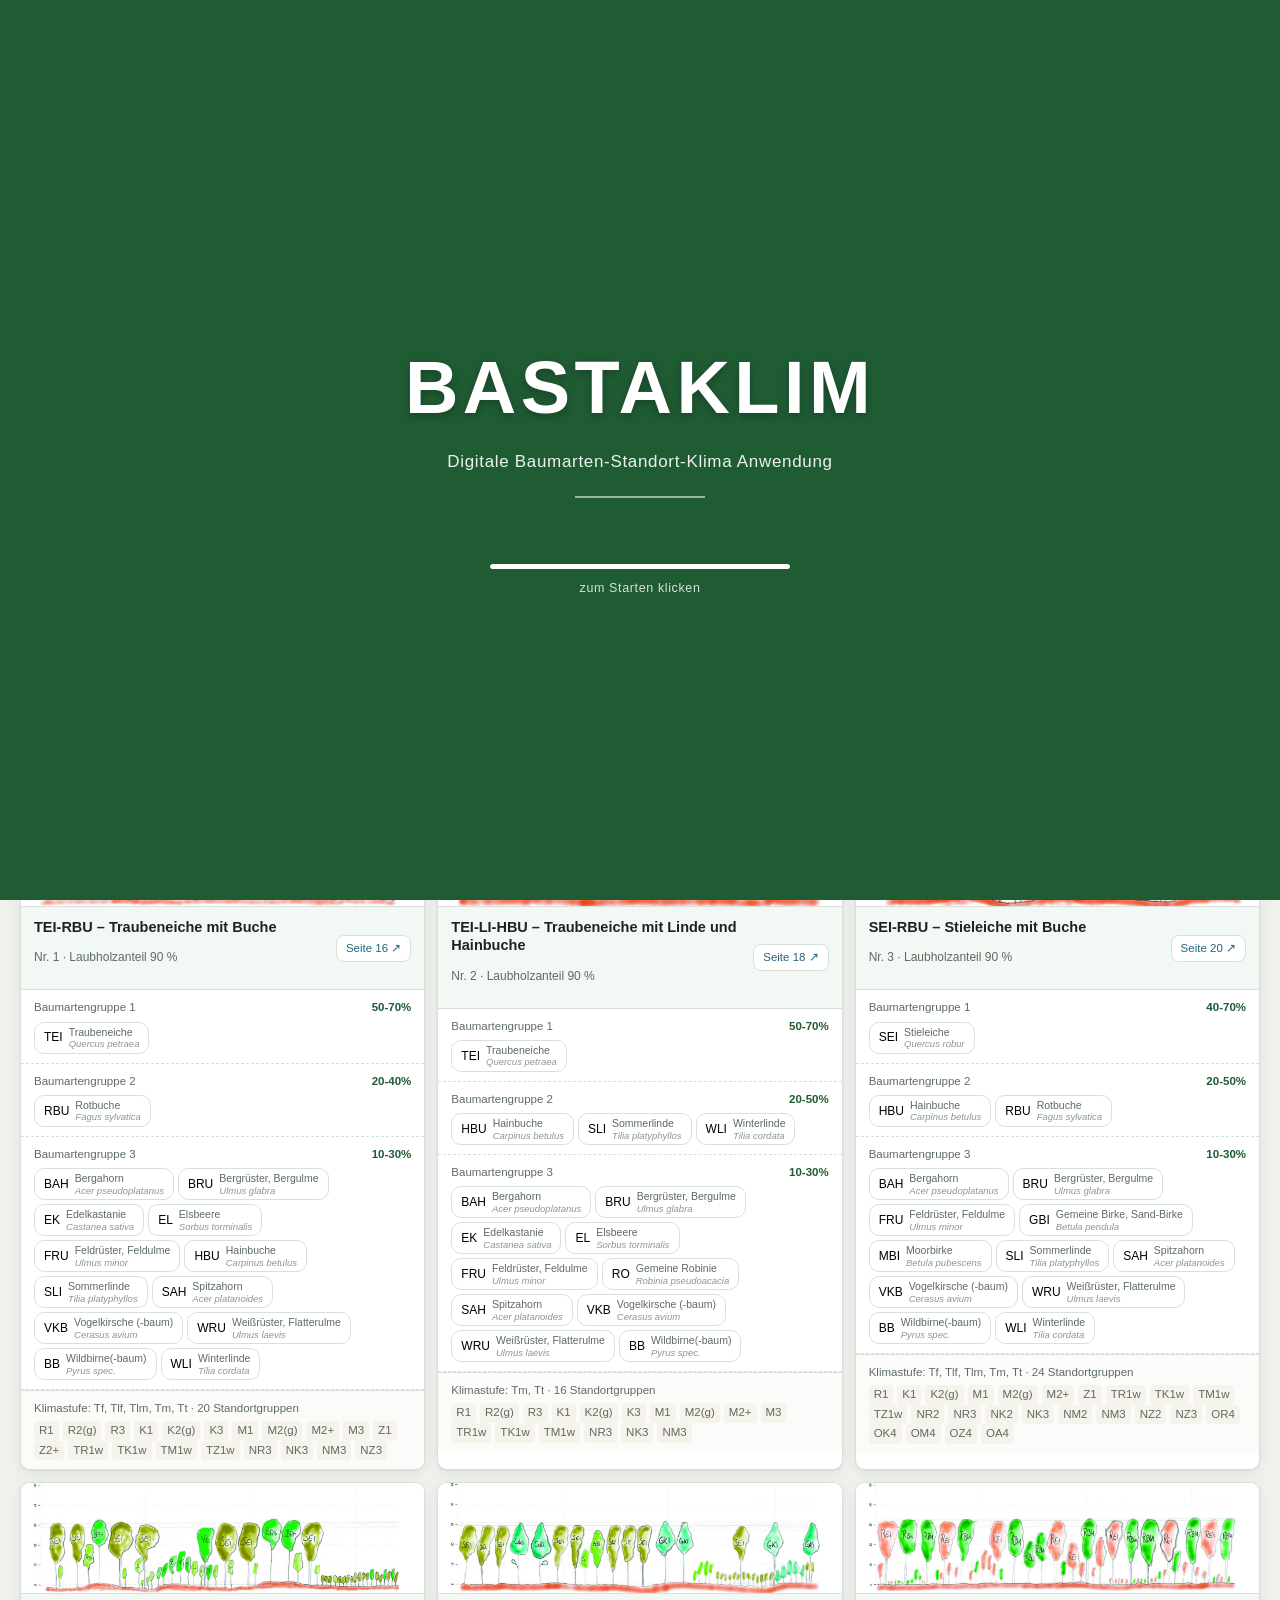
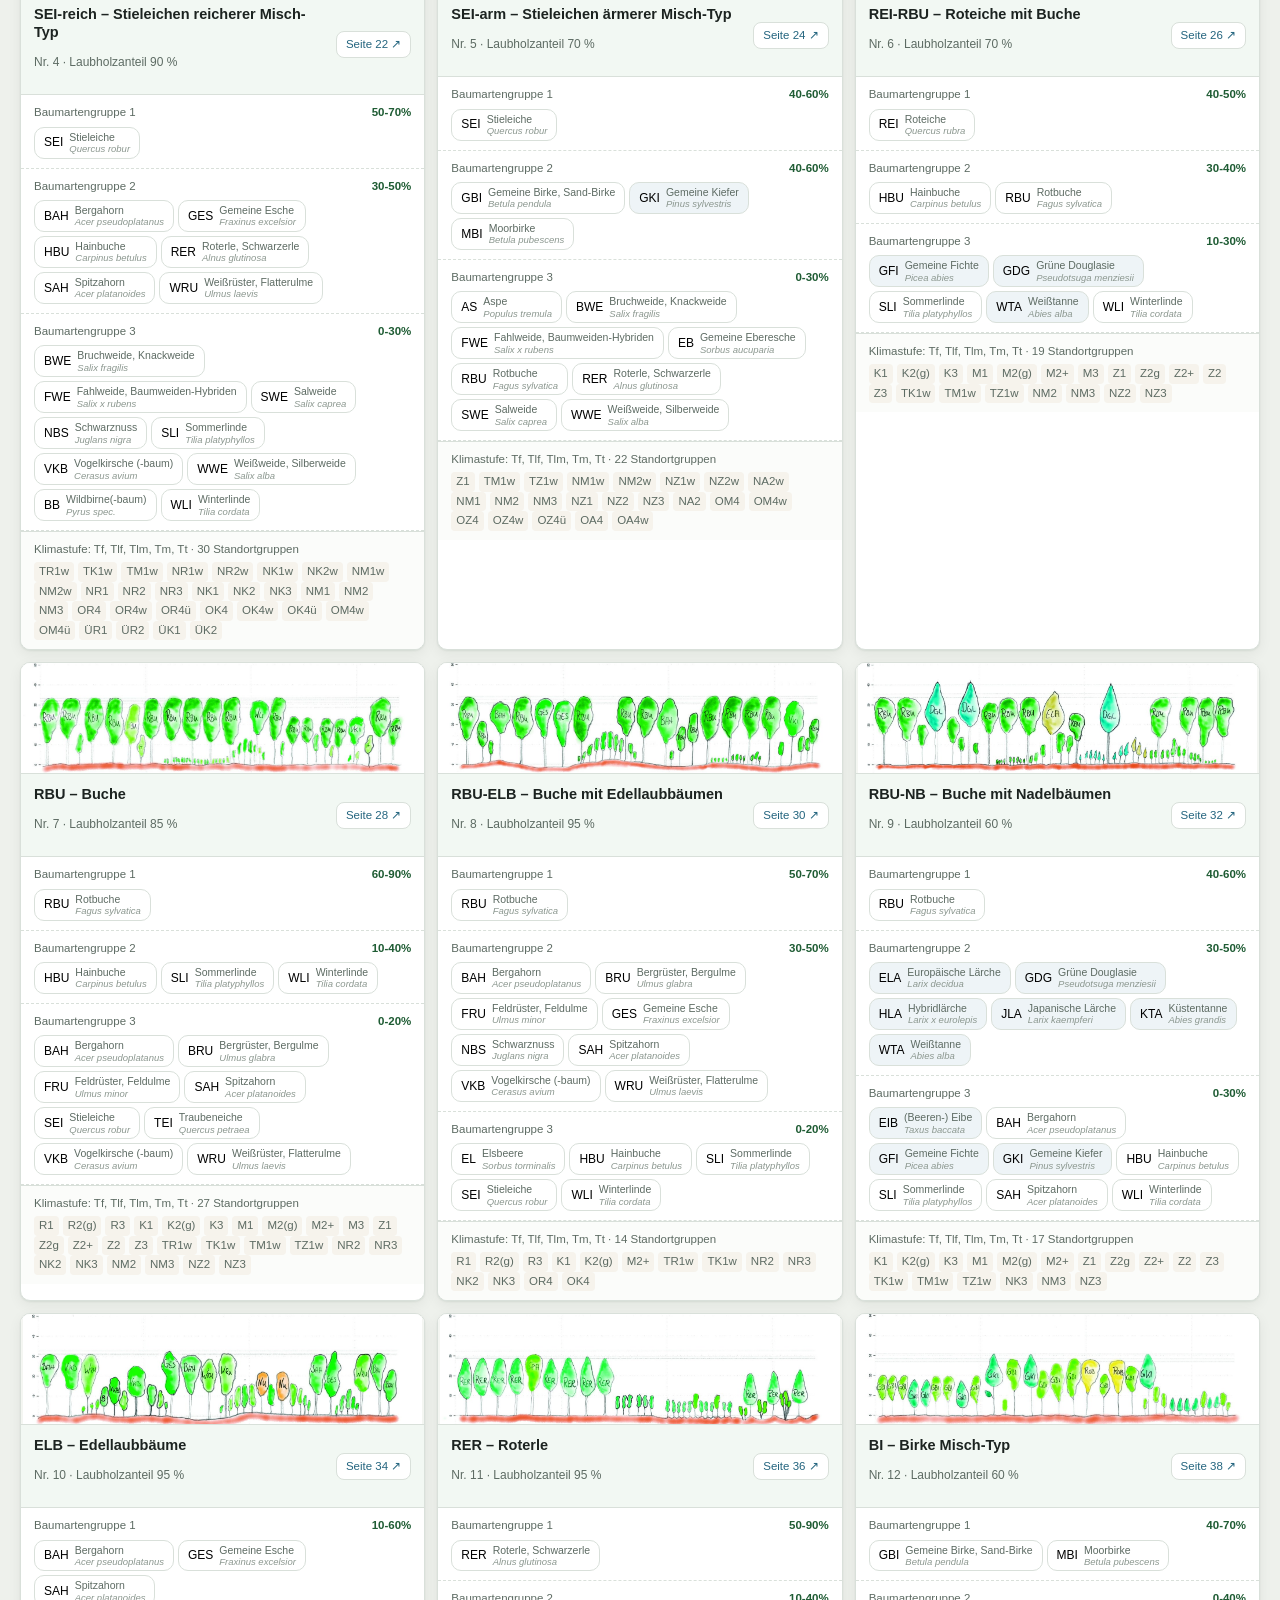
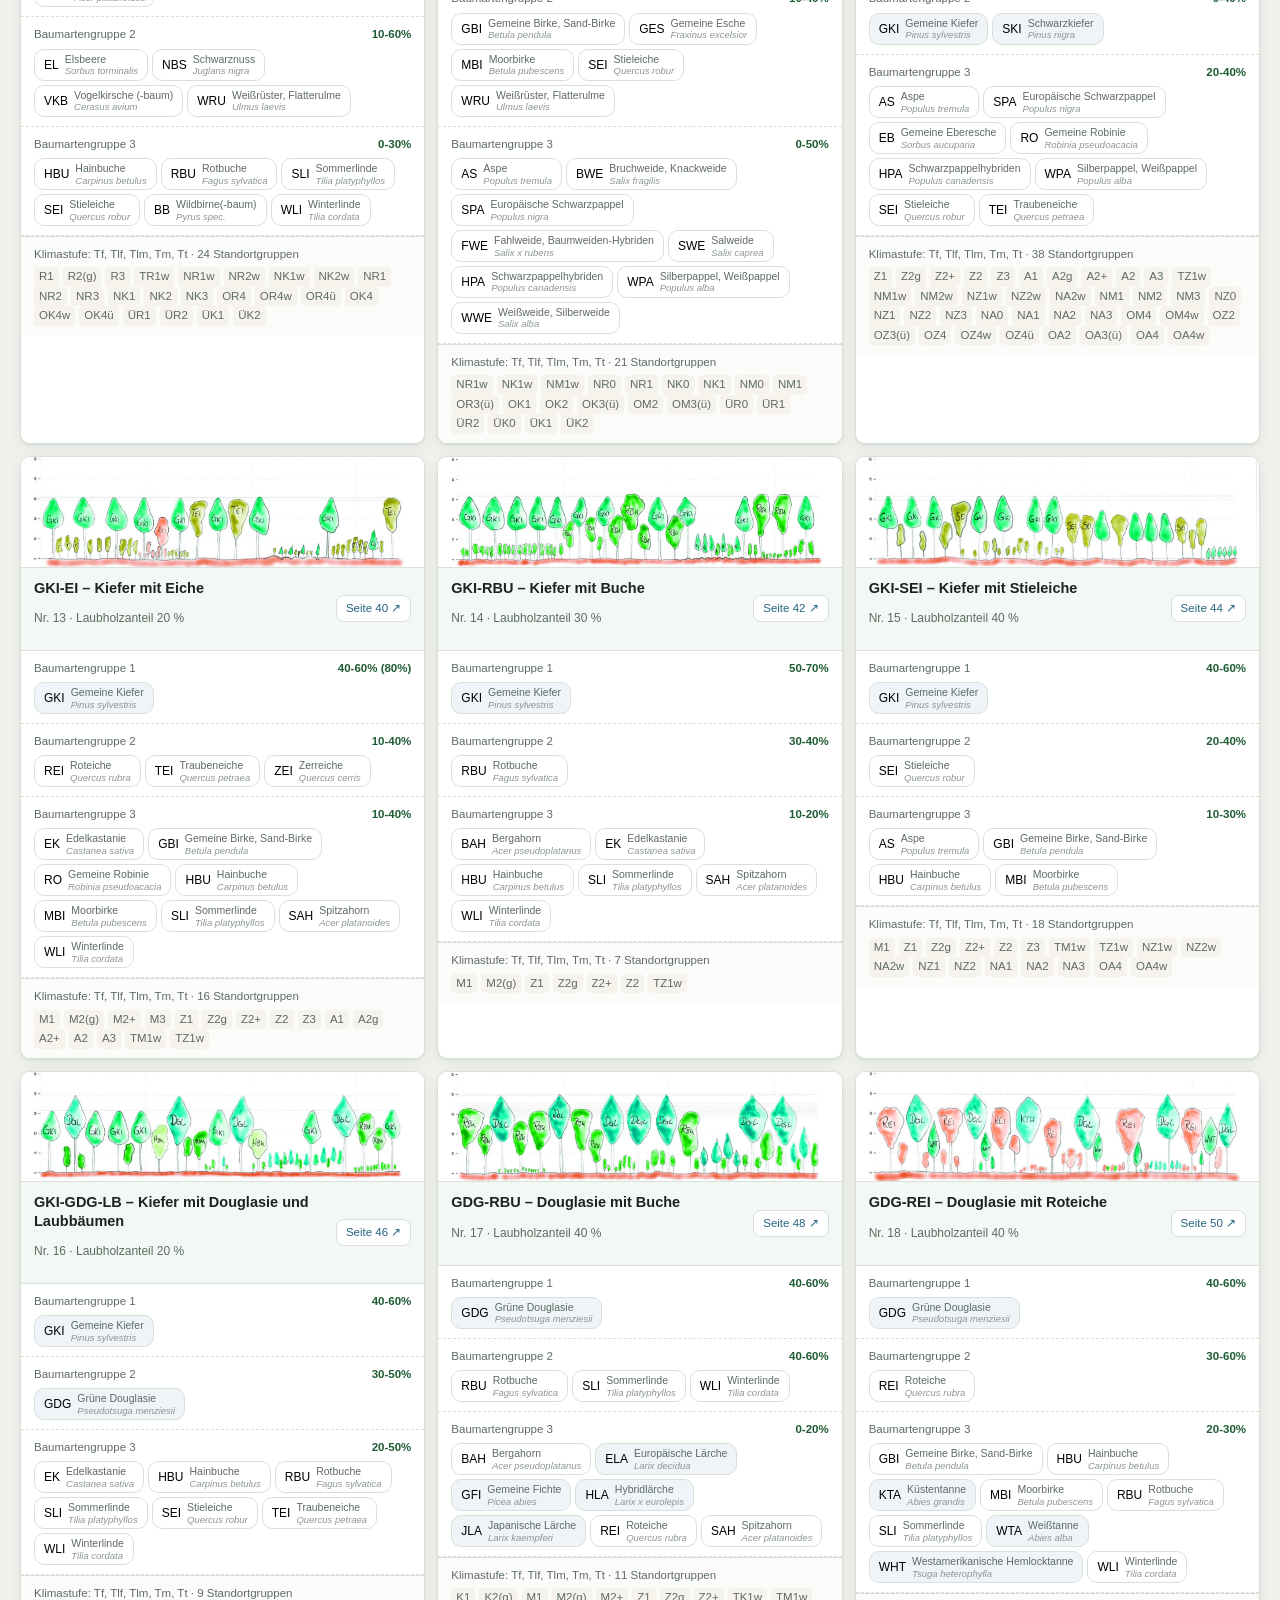
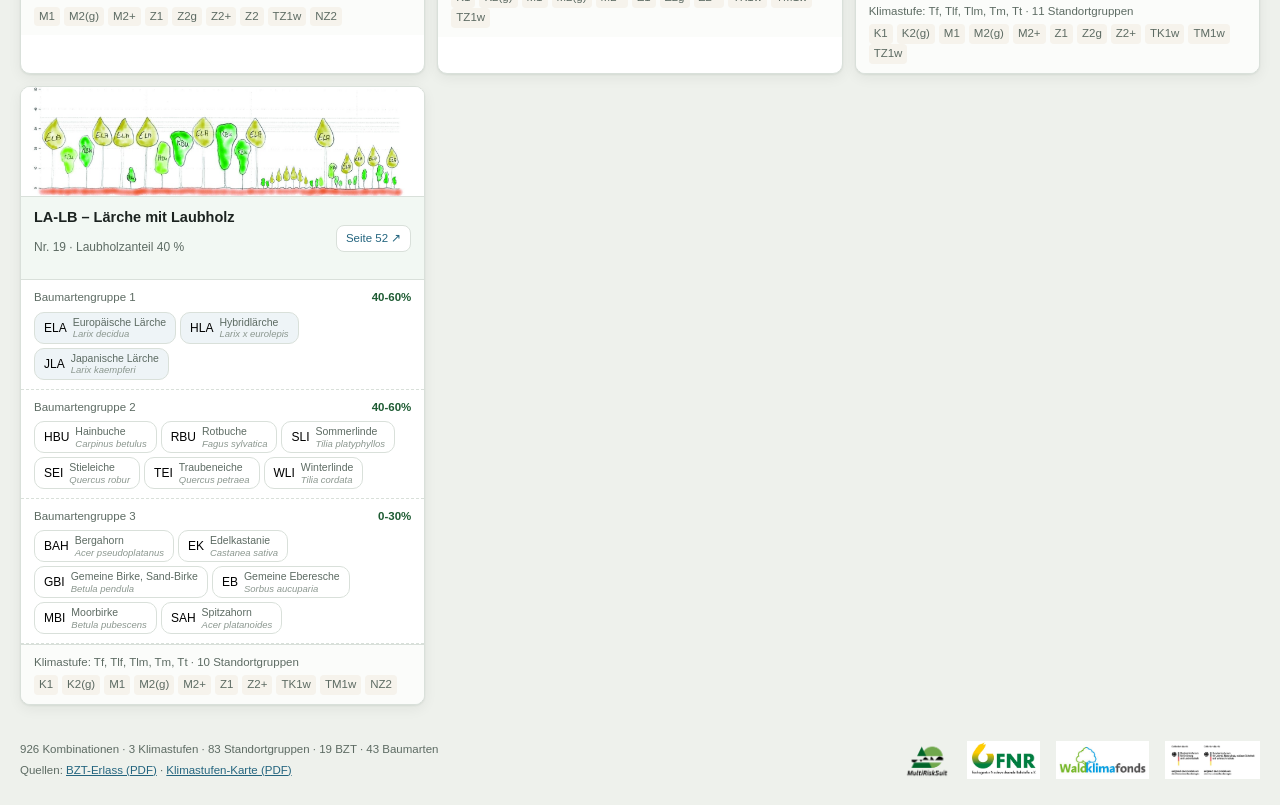
==== commit 7c5c0631: "update 081026 update 081026" ====
--- a/index.html
+++ b/index.html
@@ -19,7 +19,7 @@
 <!-- Startbild: erscheint zuerst, Klick öffnet die Anwendung -->
 <div class="splash" id="splash">
   <div class="splash-bild">
-    <img id="splash-img" src="assets/front.PNG" alt="">
+    <img id="splash-img" alt="">
     <div class="splash-ersatz" id="splash-ersatz">
       <h1>BASTAKLIM</h1>
       <p>Digitale Baumarten-Standort-Klima Anwendung</p>
@@ -72,11 +72,33 @@
   </div>
 </header>
 
+<!-- Zettel zum Installieren – und zum Aktualisieren.
+
+     ⚠️ Der Inhalt wird von app.js gesetzt, weil jeder Browser einen
+     anderen Weg hat – und weil Safari das Ereignis "beforeinstallprompt"
+     gar nicht kennt. Ist die App schon installiert, steht hier statt der
+     Installationsanleitung der Weg zum Aktualisieren. Hier steht nur die
+     Huelle: Knopf (#install-hilfe-tun) und Standzeile bleiben leer und
+     verborgen, solange keine Fassung sie braucht. -->
+<div class="ios-hinweis" id="install-hilfe" hidden>
+  <div class="ios-karte">
+    <button type="button" class="ios-zu" id="install-hilfe-zu"
+            aria-label="schließen">×</button>
+    <h2 id="install-hilfe-titel"></h2>
+    <p id="install-hilfe-lead"></p>
+    <ol id="install-hilfe-schritte"></ol>
+    <button type="button" class="ios-tun" id="install-hilfe-tun" hidden></button>
+    <p class="ios-stand" id="install-hilfe-stand" hidden></p>
+    <p class="ios-fuss" id="install-hilfe-fuss"></p>
+    <button type="button" class="ios-mehr" id="install-hilfe-mehr" hidden></button>
+  </div>
+</div>
+
 <div class="layout" id="layout">
 
   <aside class="sidebar" id="sidebar">
     <section class="karte">
-      <h2>BASTAKLIM v3.1 Beta</h2>
+      <h2>BASTAKLIM v3.2 Beta</h2>
       <div class="karte-inhalt">
         <p>JP. Nasse</p>
         <p>Dr. E. A. Thurm</p>
@@ -91,6 +113,33 @@
       <div class="karte-inhalt">
         <a href="dokumente/BZT_Erlass.pdf" target="_blank" rel="noopener">BZT-Erlass (PDF)</a>
         <a href="dokumente/Klimastufen_BZT.pdf" target="_blank" rel="noopener">Klimastufen-Karte (PDF)</a>
+      </div>
+    </section>
+
+    <!-- Teilen. Bleibt verborgen, solange es weder den QR-Code noch eine
+         teilbare Adresse gibt – siehe teilenAufbauen() in app.js. -->
+    <section class="karte" id="sidebar-teilen" hidden>
+      <h2>Teilen</h2>
+      <div class="karte-inhalt">
+        <button type="button" class="qr-knopf" id="teilen-qr" hidden
+                title="QR-Code groß anzeigen">
+          <img id="teilen-qr-bild" alt="QR-Code zum Öffnen von BASTAKLIM">
+        </button>
+        <p class="qr-text" id="teilen-text" hidden>
+          Mit der Kamera scannen. Zum Vergrößern antippen.
+        </p>
+      </div>
+      <div class="karte-inhalt" id="teilen-knoepfe"></div>
+    </section>
+
+    <!-- Für offline vorbereiten: lädt Bilder und PDFs in den Vorrat,
+         siehe offlineBereich() in app.js -->
+    <section class="karte" id="sidebar-offline">
+      <h2>Offline</h2>
+      <div class="karte-inhalt">
+        <p id="offline-status">Lädt alle Bilder und beide PDFs (rund 35–50 MB), damit die App im Wald ohne Netz vollständig läuft. Am besten im WLAN.</p>
+        <div class="offline-balken" id="offline-balken" hidden><i></i></div>
+        <button type="button" class="btn btn--klein" id="offline-vorbereiten">Für offline vorbereiten</button>
       </div>
     </section>
 
@@ -233,8 +282,10 @@
         Angegeben ist der <strong>höchste Anteil</strong>, mit dem die Baumart auf
         diesem Standort in einem Bestockungszieltyp vorkommen darf – bei einer
         gewählten Mischung nur noch in den Zieltypen, die alle gewählten Arten
-        zugleich zulassen. Die Anteile sind Obergrenzen und addieren sich nicht
-        zu 100 %. Die einzelnen Zieltypen und ihre Spannen stehen im
+        zugleich zulassen. <strong>Die Anteile lassen sich nicht addieren:</strong>
+        Baumarten derselben Baumartengruppe sind Alternativen zueinander und
+        teilen sich deren Anteil. Die Mindestanteile gelten erst, wenn ein
+        einzelner Zieltyp gewählt ist; sie stehen mit den Zieltypen im
         <a href="dokumente/BZT_Erlass.pdf" target="_blank" rel="noopener">BZT-Erlass</a>.
       </p>
 
@@ -379,6 +430,9 @@
 <!-- Betriebsart: index.html = professional, siehe Kopf von app.js -->
 <script>window.BZT_MODUS = "professional";</script>
 <script src="data/bzt_data.js"></script>
+<!-- Welche Bilddatei zu welcher Kachel gehört. Ohne sie probiert app.js
+     fünf Endungen je Kachel durch – über HTTP 504 Anfragen je Aufruf. -->
+<script src="data/bilder.js"></script>
 <script src="data/klimaraster.js"></script>
 <script src="app.js"></script>
 <script src="light.js"></script>
--- a/styles.css
+++ b/styles.css
@@ -323,7 +323,8 @@
    Ersatzmotiv verschwinden muss. */
 .thumb img,
 .splash-bild img,
-.logo-slot img {
+.logo-slot img,
+#teilen-qr-bild {
   opacity: 0;
   transition: opacity .12s linear;
 }
@@ -557,6 +558,47 @@
 .footer-logos img { max-height: 38px; max-width: 150px; display: block; }
 .logo-slot[hidden] { display: none !important; }
 
+/* Teilen: QR-Code in der Seitenleiste.
+
+   Der weiße Grund und das Polster sind nicht Zierde, sondern Bedingung:
+   Ein QR-Code braucht rundum eine ruhige helle Fläche, sonst findet die
+   Kamera seine Ränder nicht. Die mitgelieferte PNG bringt das meist selbst
+   mit – hier steht es noch einmal, damit es auch bei einem knapp
+   beschnittenen Bild stimmt. */
+.qr-knopf {
+  display: block;
+  width: 100%;
+  padding: 10px;
+  border: 1px solid var(--linie);
+  border-radius: 10px;
+  background: #fff;
+  cursor: pointer;
+}
+.qr-knopf:hover { border-color: var(--gruen-900); }
+.qr-knopf[hidden] { display: none !important; }
+#teilen-qr-bild { display: block; width: 100%; height: auto; }
+/* ⚠️ Muss sein: #teilen-qr-bild oben ist eine ID (1,0,0) und schlaegt
+   img.ist-geladen (0,1,1). Ohne diese Zeile bleibt der QR-Code auf
+   opacity: 0 und die Kachel ist leer – genau das ist passiert. */
+#teilen-qr-bild.ist-geladen { opacity: 1; }
+.qr-text {
+  margin: 8px 0 0;
+  font-size: 12px;
+  color: var(--text-schwach);
+}
+.qr-text[hidden] { display: none !important; }
+#sidebar-teilen[hidden] { display: none !important; }
+.teilen-adresse {
+  width: 100%;
+  margin-top: 6px;
+  padding: 5px 7px;
+  border: 1px solid var(--linie);
+  border-radius: 6px;
+  font-size: 11px;
+  font-family: inherit;
+  background: #fff;
+}
+
 /* --- Standortblatt (Druck) ------------------------------------------------ */
 
 .druckkopf { display: none; }
@@ -571,6 +613,28 @@
   .results { padding: 0; }
 
   .druckkopf { display: block; margin-bottom: 6mm; }
+
+  /* Schritt 4 wird mitgedruckt, wenn er angehakt ist – sonst gar nicht.
+     Beides ist gewollt: Für viele ist die Liste der möglichen Baumarten
+     schon das fertige Blatt, und dafür darf kein leerer Abschnitt
+     mitlaufen. Regler und Auswahlfelder sind auf Papier sinnlos; stehen
+     bleiben die Zahlen, die Balken und das Fazit. */
+  :root[data-bestand="aus"] #schritt-4 { display: none !important; }
+  .bestand-schalter, .schicht-wahl, #soll-zusatz-wahl,
+  .schicht-weg, .bestand-regler { display: none !important; }
+
+  .bestand-karte {
+    border: 1px solid #ccc;
+    padding: 4mm 5mm;
+    margin-bottom: 4mm;
+    break-inside: avoid;
+  }
+  .schichten { gap: 3mm; }
+  .schicht { background: none; border: 1px solid #ddd; padding: 3mm; }
+  .schicht-zeile { margin-bottom: 2mm; }
+  .wf-zeile, .dia-zeile { break-inside: avoid; }
+  .wf-spur, .dia-balken { print-color-adjust: exact; -webkit-print-color-adjust: exact; }
+  .dia-teil, .wf-balken { print-color-adjust: exact; -webkit-print-color-adjust: exact; }
   .druckkopf h1 { font-size: 16pt; margin-bottom: 3mm; }
   .druck-filter {
     display: grid;
@@ -1139,14 +1203,219 @@
 .baum-anteil b { display: block; font-size: 14.5px; color: var(--gruen-700); white-space: nowrap; }
 .baum-anteil span { display: block; font-size: 10.5px; color: var(--text-schwach); }
 
+/* Aufklapper unter der Baumartenliste.
+
+   ⚠️ Sie waren einmal nur eine kleine Textzeile mit ▸ davor und wurden
+   übersehen – wer zum ersten Mal hersieht, hält die obere Reihe für die
+   ganze Antwort, obwohl darunter oft mehr Baumarten stecken als darüber.
+   Deshalb jetzt eine sichtbare Fläche mit Rahmen, Zahl und einem Pfeil,
+   der sich dreht. Nicht wieder auf eine nackte Textzeile zurückbauen. */
 .baumliste-mehr { margin-top: 14px; }
 .baumliste-mehr summary {
   cursor: pointer;
-  font-size: 13px;
-  color: var(--gruen-700);
-  padding: 8px 0;
-}
-.baumliste-mehr[open] summary { margin-bottom: 10px; }
+  font-size: 14px;
+  font-weight: 600;
+  color: var(--gruen-900);
+  padding: 11px 14px;
+  border: 1px solid var(--gruen-700);
+  border-radius: 9px;
+  background: var(--gruen-050, #eef4ee);
+  list-style: none;
+  display: flex;
+  align-items: center;
+  gap: 9px;
+}
+.baumliste-mehr summary::-webkit-details-marker { display: none; }
+.baumliste-mehr summary::before {
+  content: "▸";
+  font-size: 12px;
+  transition: transform .15s ease;
+}
+.baumliste-mehr[open] summary::before { transform: rotate(90deg); }
+.baumliste-mehr summary:hover { background: #e3ece3; }
+.baumliste-mehr summary:focus-visible {
+  outline: 2px solid var(--gruen-900);
+  outline-offset: 2px;
+}
+.baumliste-mehr[open] summary { margin-bottom: 12px; }
+
+/* Die Nichtpassenden ruhiger: grauer Rahmen, kein grüner Grund – sie sind
+   eine Auskunft, keine Einladung. */
+.baumliste-mehr--raus summary {
+  color: var(--text-schwach);
+  border-color: var(--linie);
+  background: var(--sand-100, #f4f2ec);
+  font-weight: 500;
+}
+.baumliste-mehr--raus summary:hover { background: #ece9e0; }
+
+/* --- Schritt 4: Bestand aufnehmen und umbauen ---------------------------- */
+
+.bestand-schalter {
+  display: flex; gap: 12px; align-items: flex-start;
+  padding: 14px 16px;
+  border: 1px solid var(--gruen-700); border-radius: 10px;
+  background: var(--gruen-050); cursor: pointer; margin-bottom: 18px;
+}
+.bestand-schalter input { margin-top: 3px; width: 17px; height: 17px; flex: none; }
+.bestand-schalter strong { display: block; font-size: 14px; color: var(--gruen-900); }
+.bestand-schalter small {
+  display: block; margin-top: 3px; font-size: 12.5px; color: var(--text-schwach);
+}
+
+.bestand-karte {
+  border: 1px solid var(--linie); border-radius: 12px;
+  padding: 18px 20px 20px; margin-bottom: 18px; background: #fff;
+}
+.bestand-karte h3 { margin: 0 0 6px; font-size: 16px; color: var(--gruen-900); }
+.bestand-karte h4 { margin: 16px 0 4px; font-size: 13.5px; color: var(--gruen-900); }
+
+/* Ringdiagramm. Steht immer auf 100 %: Was die Baumarten nicht belegen,
+   bleibt als heller Rest stehen – so ist die freie Fläche sichtbar, ohne
+   dass man eine Summe lesen muss. */
+.ring { width: 132px; height: 132px; display: block; margin: 6px auto 10px; }
+.ring-zahl { font-size: 19px; font-weight: 700; fill: var(--gruen-900); }
+.ring-unten { font-size: 10px; fill: var(--text-schwach); }
+
+.schichten { display: flex; gap: 14px; flex-wrap: wrap; margin-top: 14px; }
+.schicht {
+  flex: 1 1 250px; border: 1px solid var(--linie); border-radius: 10px;
+  padding: 12px 14px 14px; background: var(--sand-100);
+  display: flex; flex-direction: column;
+}
+.schicht h4 { margin: 0; font-size: 13.5px; color: var(--gruen-900); }
+.schicht-hinweis { margin: 2px 0 0; font-size: 11.5px; color: var(--text-schwach); }
+.schicht-arten { flex: 1 1 auto; }
+.schicht-zeile { display: flex; align-items: center; gap: 7px; margin-bottom: 7px; }
+.schicht-punkt {
+  width: 10px; height: 10px; border-radius: 3px; flex: none;
+}
+.schicht-name { flex: 1 1 auto; font-size: 12.5px; }
+.schicht-leer { margin: 6px 0; font-size: 12px; color: var(--text-schwach); }
+.schicht-plus { margin-top: 8px; align-self: flex-start; }
+
+/* Stufer: − Wert + . Ein Regler bräuchte hier mehr Platz, als die Spalte
+   hat, und trifft 5-%-Schritte schlechter als zwei Knöpfe. */
+.stufer { display: inline-flex; align-items: center; gap: 2px; flex: none; }
+.stufer-knopf {
+  width: 22px; height: 22px; border: 1px solid var(--linie); border-radius: 5px;
+  background: #fff; cursor: pointer; font-size: 14px; line-height: 1;
+  color: var(--gruen-900);
+}
+.stufer-knopf:hover:not(:disabled) { border-color: var(--gruen-700); background: var(--gruen-050); }
+.stufer-knopf:disabled { opacity: .35; cursor: default; }
+.stufer-wert {
+  min-width: 42px; text-align: center; font-size: 12.5px; color: var(--gruen-900);
+}
+
+/* Baumartenauswahl – dieselben Karten wie in der Liste oben */
+.baumwahl {
+  margin-top: 16px; padding: 14px 16px 16px;
+  border: 1px solid var(--gruen-700); border-radius: 10px;
+  background: var(--gruen-050);
+}
+.baumwahl h4 { margin: 0 0 4px; }
+.baumwahl-titel {
+  margin: 14px 0 6px; font-size: 12px; font-weight: 700;
+  text-transform: uppercase; letter-spacing: .04em; color: var(--text-schwach);
+}
+.baum--fremd { opacity: .72; }
+.baum--fremd .baum-anteil b { color: var(--text-schwach); }
+
+/* SOLL */
+.soll-oben { display: flex; gap: 20px; align-items: flex-start; flex-wrap: wrap; }
+.soll-oben .soll-ring { flex: 0 0 auto; }
+.soll-liste { flex: 1 1 320px; }
+.soll-zeile { display: flex; align-items: center; gap: 9px; margin-bottom: 10px; }
+.soll-text { flex: 1 1 auto; }
+.soll-text b { display: block; font-size: 13.5px; }
+.soll-rang { font-size: 11.5px; color: var(--text-schwach); }
+#soll-dazu { width: 100%; max-width: 380px; margin-top: 12px; font-size: 12.5px; }
+.soll-summe { margin: 14px 0 0; padding: 10px 12px; border-radius: 8px; font-size: 12.5px; }
+.soll-summe.ist-gut { background: var(--gruen-050); color: var(--gruen-900); }
+.soll-summe.ist-offen { background: #fdf3e0; color: #7a5210; }
+.bestand-warnung {
+  padding: 10px 12px; border-radius: 8px;
+  background: #fdf0ec; color: #7d3720; border: 1px solid #e8c4b8;
+}
+
+/* Aufnahme sichern */
+.aufnahme-knoepfe { display: flex; gap: 8px; flex-wrap: wrap; margin-top: 12px; }
+.aufnahme-laden { position: relative; overflow: hidden; cursor: pointer; }
+.aufnahme-laden input {
+  position: absolute; inset: 0; opacity: 0; cursor: pointer; width: 100%;
+}
+#aufnahme-stand { margin-top: 10px; }
+
+/* Welchem Zieltyp entspricht der Zielbestand? */
+.zieltyp-kopf {
+  display: flex; gap: 14px; align-items: center;
+  padding: 12px 14px; border: 1px solid var(--linie); border-radius: 10px;
+  background: var(--sand-100); margin-bottom: 14px;
+}
+.zieltyp-kopf.ist-genau { border-color: var(--gruen-700); background: var(--gruen-050); }
+.zieltyp-kopf .thumb--breit { flex: 0 0 120px; }
+.zieltyp-text { min-width: 0; }
+.zieltyp-text b { display: block; font-size: 15px; color: var(--gruen-900); }
+.zieltyp-nr { display: block; font-size: 11.5px; color: var(--text-schwach); margin-top: 2px; }
+.zieltyp-urteil { display: block; font-size: 12.5px; margin-top: 5px; }
+
+.zieltyp-gruppe {
+  display: grid;
+  grid-template-columns: 165px 1fr 58px;
+  gap: 2px 10px; align-items: baseline;
+  padding: 9px 0; border-top: 1px solid var(--linie);
+}
+.zg-rang { font-size: 12px; font-weight: 600; color: var(--gruen-900); }
+.zg-arten { font-size: 12.5px; }
+.zg-wert { text-align: right; font-size: 13.5px; color: var(--gruen-900); }
+.zg-soll { grid-column: 2 / 4; font-size: 11.5px; color: var(--text-schwach); }
+.zg-soll.ist-fehler { color: #a8442e; }
+
+.zieltyp-fremd {
+  margin-top: 14px; padding: 10px 12px; border-radius: 8px;
+  background: #fdf3e0; color: #7a5210;
+}
+.zieltyp-weitere { margin-top: 16px; padding-top: 12px; border-top: 1px dashed var(--linie); }
+.zieltyp-weitere h5 {
+  margin: 0 0 6px; font-size: 11.5px; font-weight: 700;
+  text-transform: uppercase; letter-spacing: .04em; color: var(--text-schwach);
+}
+.zieltyp-weitere p { margin: 3px 0; font-size: 12.5px; color: var(--text-schwach); }
+
+/* Wasserfall: eine Zeile je Baumart, Mitte = keine Änderung */
+.wasserfall { margin-top: 12px; }
+.wf-zeile {
+  display: grid; grid-template-columns: 14px 150px 1fr 66px;
+  align-items: center; gap: 3px 9px; margin-bottom: 9px;
+}
+.wf-name { font-size: 12.5px; }
+.wf-spur { position: relative; height: 20px; background: #f2f4f1; border-radius: 4px; }
+.wf-spur::before {
+  content: ""; position: absolute; left: 50%; top: -2px; bottom: -2px;
+  width: 1px; background: var(--linie);
+}
+.wf-balken { position: absolute; top: 3px; height: 14px; border-radius: 3px; }
+.wf-minus { background: #a8442e; }
+.wf-plus { background: #4a7c59; }
+.wf-wert { text-align: right; font-size: 13px; color: var(--gruen-700); }
+.wf-wert--minus { color: #a8442e; }
+.wf-wert--gleich { color: var(--text-schwach); font-weight: 500; }
+.wf-sub {
+  grid-column: 3 / 5; font-size: 11px; color: var(--text-schwach); margin-top: -3px;
+}
+.wf-vorbemerkung {
+  margin: 0 0 14px; padding: 9px 12px; border-radius: 8px;
+  background: #fdf3e0; color: #7a5210;
+}
+.wf-kunst {
+  margin: 14px 0 0; padding: 10px 12px; border-radius: 8px;
+  background: #eef2f8; color: #2c4a6b; border: 1px solid #c9d8e8;
+}
+.wf-fazit {
+  margin: 14px 0 0; padding: 10px 12px; border-radius: 8px;
+  background: var(--sand-100); font-size: 12.5px; line-height: 1.5;
+}
 
 /* --- Schmale Fenster ---------------------------------------------------- */
 
@@ -1438,7 +1707,6 @@
 }
 .baum--raus:hover { border-color: var(--linie); }
 
-.baumliste-mehr--raus summary { color: var(--text-schwach); }
 
 /* Fläche ohne Zuweisung: Nichtholzboden oder Standortgruppe außerhalb der
    Zieltabelle. Dann wird kein Filter gesetzt – das muss deutlich sein. */
@@ -1709,3 +1977,126 @@
   line-height: 1.6;
   color: var(--text-schwach);
 }
+
+/* --- Hinweis zum Installieren auf iPhone und iPad ------------------------- *
+
+   Safari kennt "beforeinstallprompt" nicht, bietet also von sich aus keine
+   Installation an. Der Knopf erscheint dort trotzdem und oeffnet diese
+   Anleitung. Kein eigenes Dialog-Element: <dialog> wird auf aelteren iOS
+   nicht unterstuetzt, und genau dort wird der Hinweis gebraucht.
+   ------------------------------------------------------------------------- */
+.ios-hinweis {
+  position: fixed; inset: 0; z-index: 90;
+  background: rgba(12, 24, 16, .55);
+  display: flex; align-items: flex-end; justify-content: center;
+  padding: 16px;
+}
+.ios-hinweis[hidden] { display: none; }
+.ios-karte {
+  position: relative;
+  width: 100%; max-width: 420px;
+  background: #fff; border-radius: 16px;
+  padding: 22px 22px 18px;
+  box-shadow: 0 10px 40px rgba(0, 0, 0, .3);
+}
+.ios-zu {
+  position: absolute; top: 10px; right: 12px;
+  border: 0; background: none; cursor: pointer;
+  font-size: 22px; line-height: 1; color: var(--text-schwach);
+}
+.ios-karte h2 {
+  margin: 0 0 6px; font-size: 17px; color: var(--gruen-900);
+  padding-right: 24px;
+}
+.ios-karte > p { margin: 0 0 14px; font-size: 13px; color: var(--text-schwach); }
+.ios-karte ol { margin: 0; padding: 0; list-style: none; }
+/* ⚠️ Kein flex fuer die Zeile: Jedes <strong>, <em> und jede Glyphe
+   waere ein eigener Flex-Kasten, und der Umbruch spraenge dann zwischen
+   die Teile – ein einzelner Punkt landete allein auf der letzten Zeile.
+   Die Ziffer steht deshalb absolut, der Text fließt normal. */
+.ios-karte li {
+  position: relative;
+  font-size: 14px; line-height: 1.5;
+  padding: 11px 0 11px 31px; border-top: 1px solid var(--linie);
+}
+.ios-schritt {
+  position: absolute; left: 0; top: 11px;
+  width: 23px; height: 23px; border-radius: 50%;
+  background: var(--gruen-700); color: #fff;
+  font-size: 12px; font-weight: 700;
+  display: inline-flex; align-items: center; justify-content: center;
+}
+/* Die Glyphen zeigen, wonach man sucht – das Teilen-Symbol und das Plus.
+   Ohne sie muss man den Text in der Leiste erst suchen. */
+.ios-glyphe {
+  display: inline-flex; align-items: center; justify-content: center;
+  width: 27px; height: 27px; border-radius: 7px;
+  border: 1px solid var(--linie); background: var(--sand-100);
+  color: #0a66c2; vertical-align: middle;
+}
+/* ⚠️ Mit .ios-karte davor, nicht nur .ios-fuss: ".ios-karte > p" ist
+   spezifischer (eine Klasse plus ein Element) und gewinnt sonst über
+   Rand, Schriftgröße und Farbe. */
+.ios-karte .ios-fuss {
+  margin: 14px 0 0; padding-top: 12px; border-top: 1px solid var(--linie);
+  font-size: 12.5px; color: var(--text-schwach);
+}
+
+/* Der Knopf im Zettel. Er TUT etwas – nach einer neuen Fassung sehen –,
+   während die Schritte daneben nur erklären. Deshalb sieht er aus wie ein
+   Knopf und nicht wie ein Hinweis. */
+.ios-tun {
+  display: block; width: 100%;
+  margin: 14px 0 0; padding: 11px 14px;
+  border: 0; border-radius: 10px;
+  background: var(--gruen-700); color: #fff;
+  font: inherit; font-size: 14px; font-weight: 600;
+  cursor: pointer;
+}
+.ios-tun:hover { background: var(--gruen-900); }
+.ios-tun:disabled { opacity: .65; cursor: default; }
+.ios-tun[hidden] { display: none; }
+
+/* Die Antwort auf den Knopfdruck: „schon auf dem neuesten Stand“ oder was
+   dagegen sprach. */
+.ios-karte .ios-stand {
+  margin: 10px 0 0; padding: 9px 11px;
+  border-radius: 8px;
+  background: var(--gruen-050); color: var(--gruen-900);
+  font-size: 13px; line-height: 1.45;
+}
+.ios-karte .ios-stand[hidden] { display: none; }
+
+/* Der Weg zur anderen Hälfte – vom Aktualisieren zur Anleitung und
+   zurück. Unauffällig, weil er selten gebraucht wird. */
+.ios-mehr {
+  display: block; margin: 12px 0 0; padding: 0;
+  border: 0; background: none; cursor: pointer;
+  font: inherit; font-size: 12.5px; text-align: left;
+  color: var(--gruen-700); text-decoration: underline;
+}
+.ios-mehr[hidden] { display: none; }
+
+/* Auf breiten Fenstern mittig statt unten – dort ist es kein Telefon. */
+@media (min-width: 560px) {
+  .ios-hinweis { align-items: center; }
+}
+
+/* --- Für offline vorbereiten (Seitenleiste) ------------------------------- */
+.offline-balken {
+  height: 6px;
+  border-radius: 999px;
+  background: var(--gruen-050);
+  border: 1px solid var(--linie);
+  overflow: hidden;
+}
+.offline-balken[hidden] { display: none; }
+.offline-balken i {
+  display: block;
+  height: 100%;
+  width: 0;
+  background: var(--gruen-600);
+  transition: width .2s linear;
+}
+#offline-vorbereiten { align-self: flex-start; }
+.btn:disabled { opacity: .45; cursor: not-allowed; }
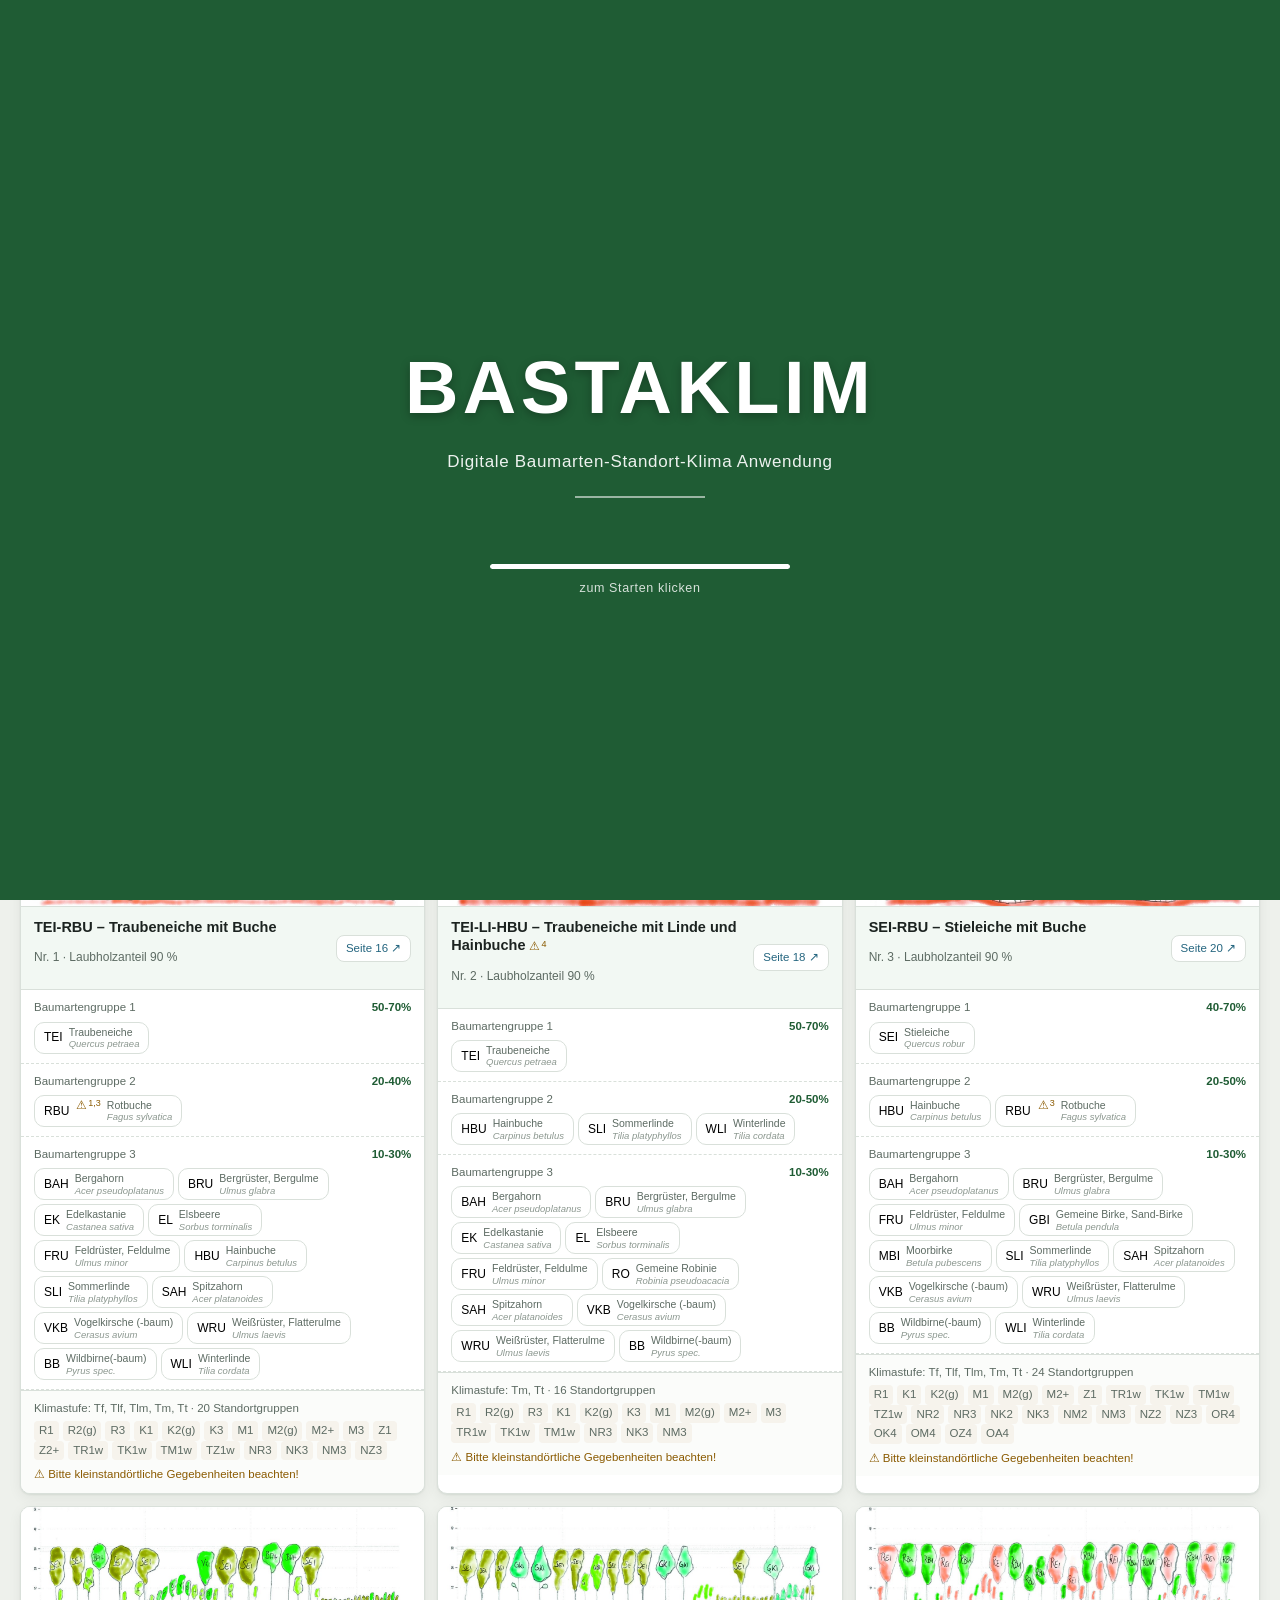
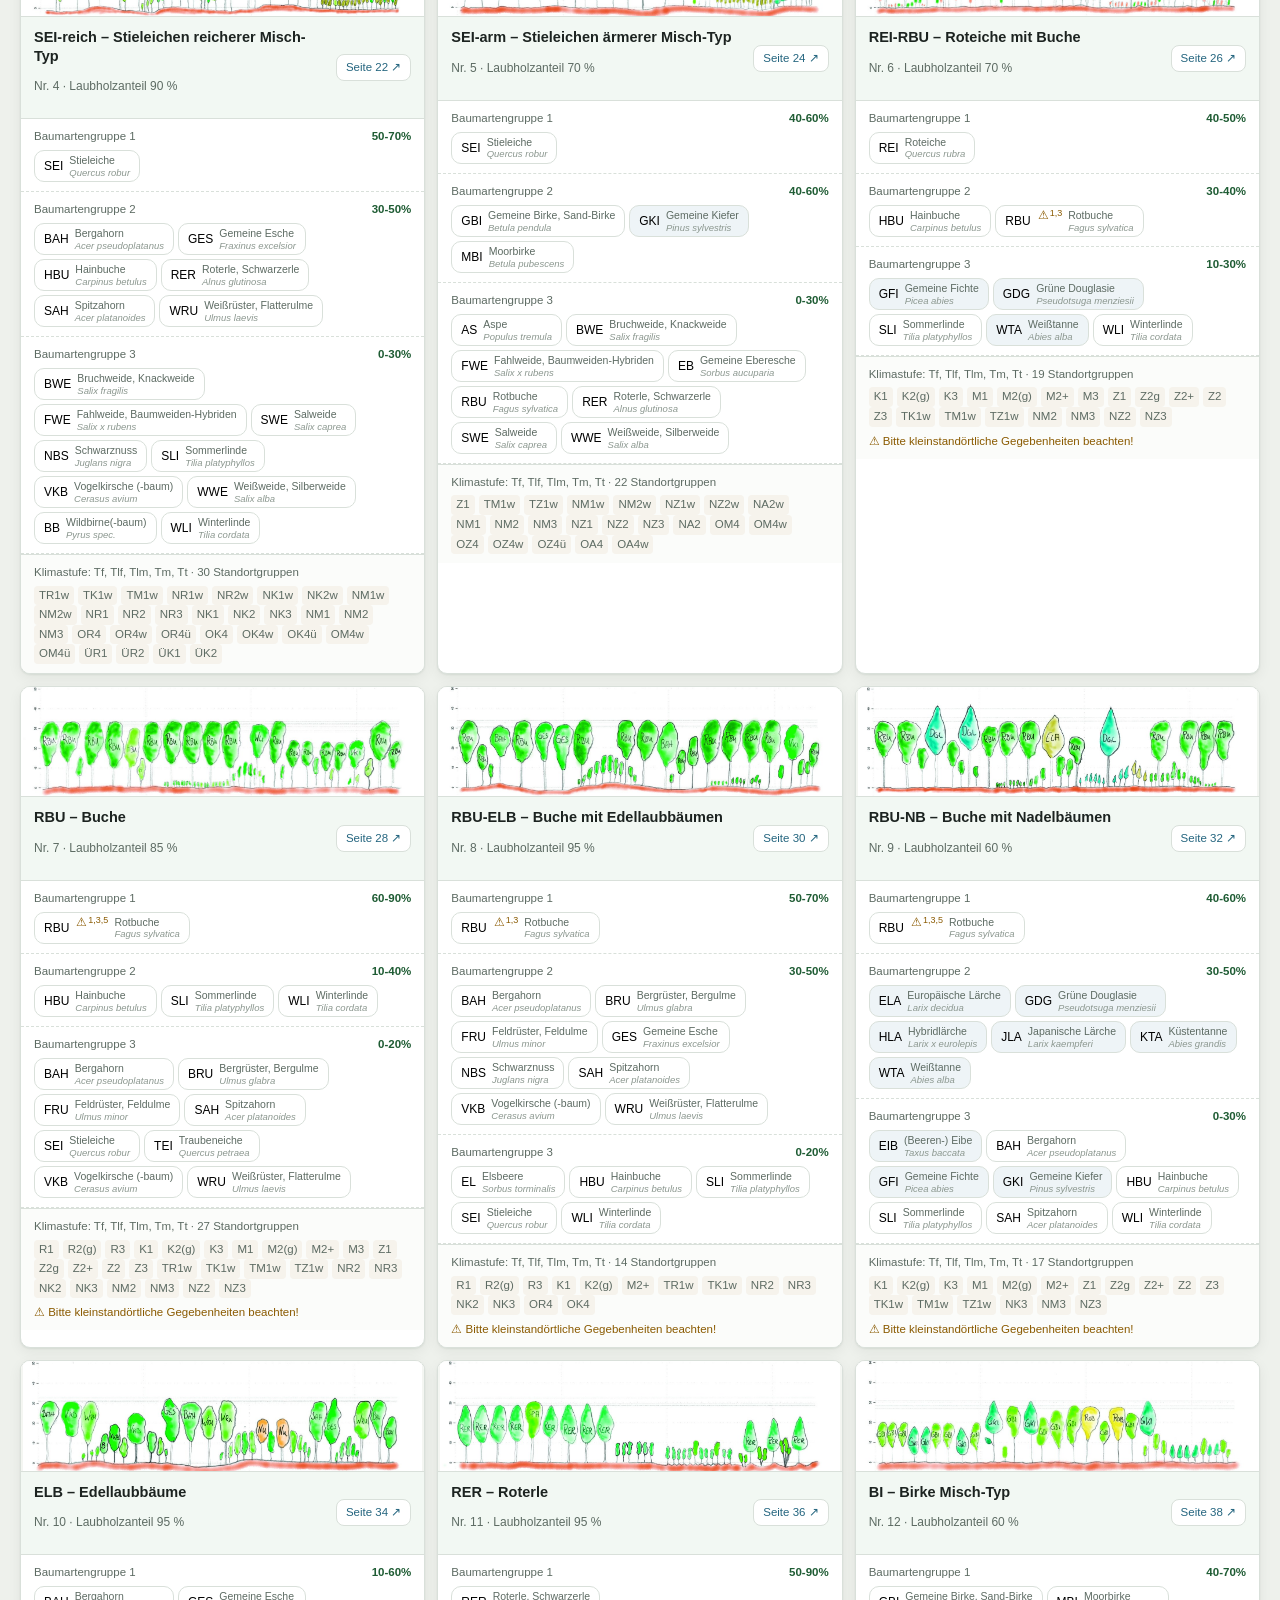
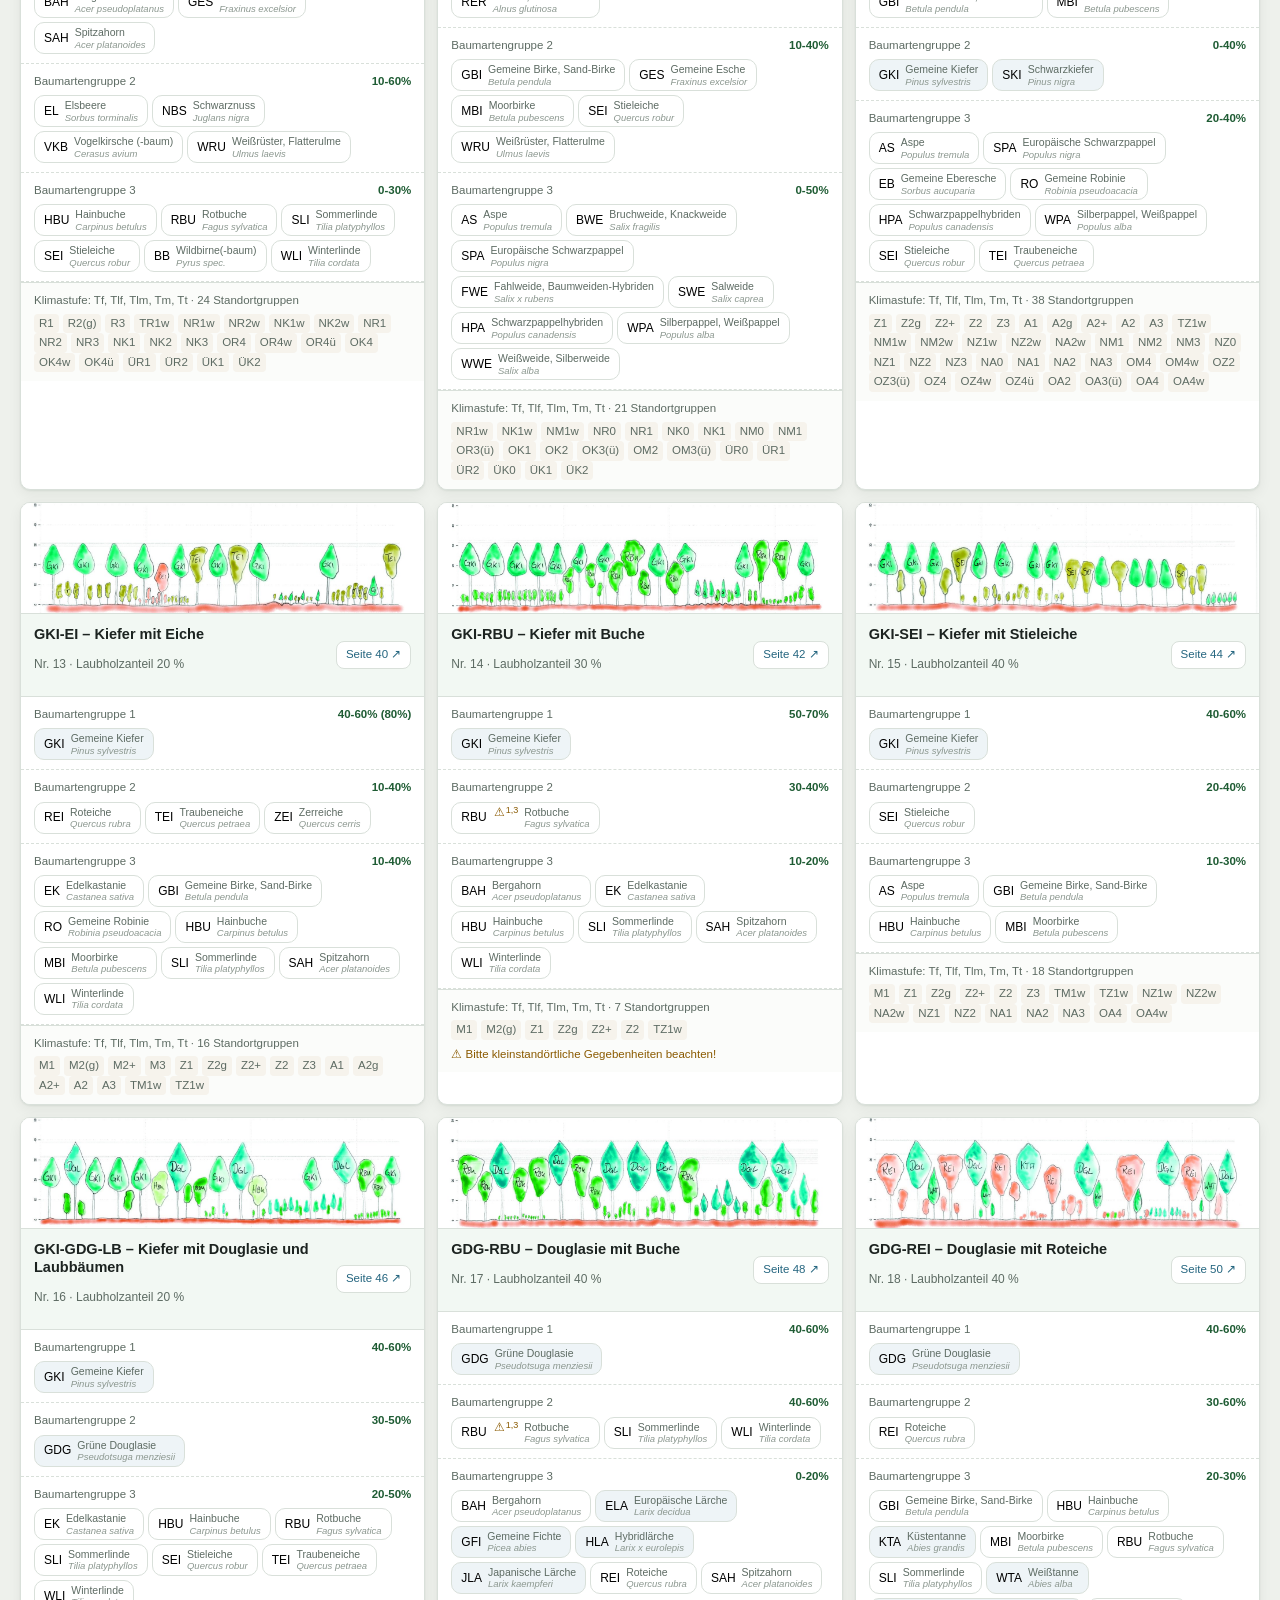
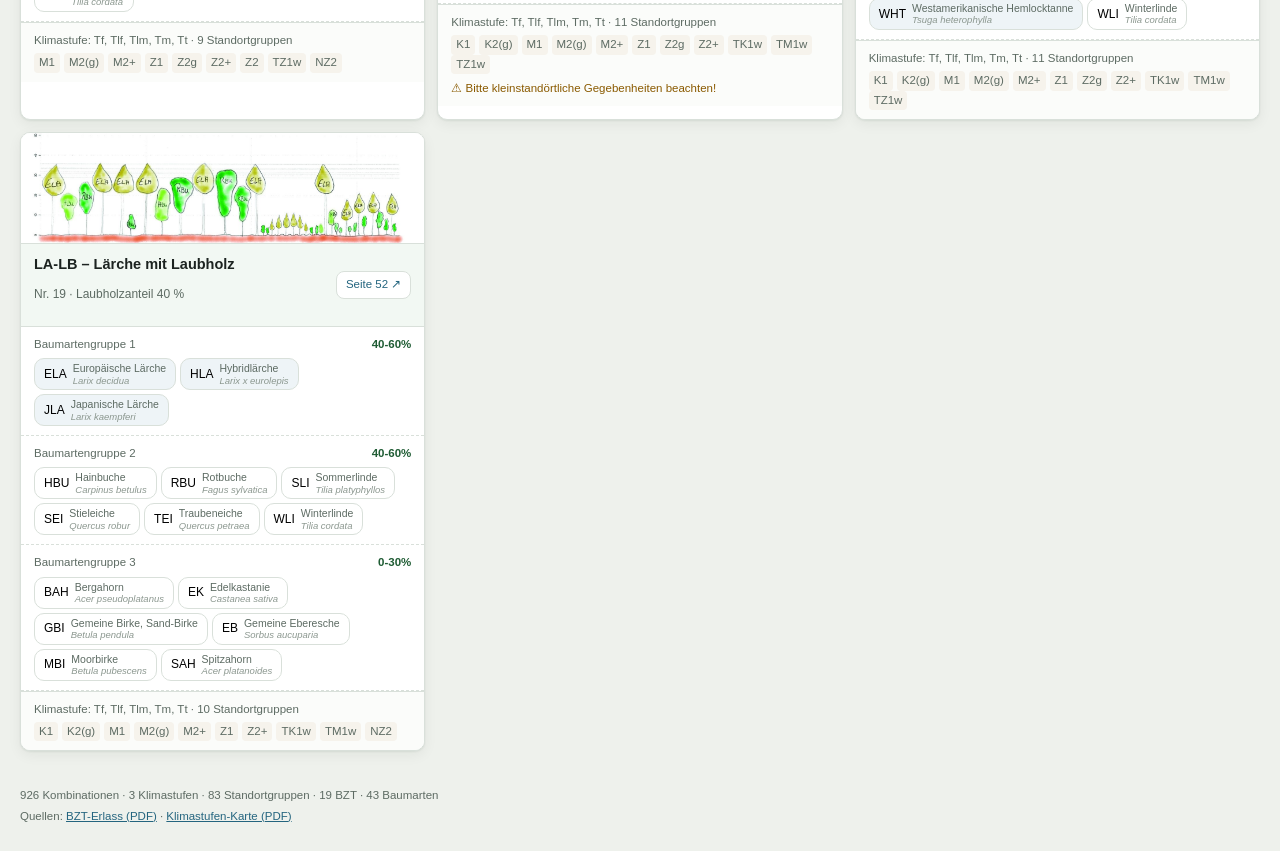
==== commit c690494b: "update 151026" ====
--- a/index.html
+++ b/index.html
@@ -13,6 +13,7 @@
 <meta name="apple-mobile-web-app-title" content="BASTAKLIM">
 <meta name="apple-mobile-web-app-status-bar-style" content="black-translucent">
 <link rel="stylesheet" href="styles.css">
+<link rel="stylesheet" href="data/fussnoten.css">
 </head>
 <body>
 
@@ -108,6 +109,7 @@
       <footer>BT-FVI Waldbau Projekt MultiRiskSuit</footer>
     </section>
 
+
     <section class="karte">
       <h2>Quellen</h2>
       <div class="karte-inhalt">
@@ -277,6 +279,9 @@
         </p>
         <div class="baumliste" id="baumliste-raus"></div>
       </details>
+
+      <!-- Fußnoten und Bedingungen des Erlasses zum gewählten Standort -->
+      <div class="light-hinweise" id="light-hinweise" hidden></div>
 
       <p class="light-fussnote">
         Angegeben ist der <strong>höchste Anteil</strong>, mit dem die Baumart auf
@@ -434,6 +439,7 @@
      fünf Endungen je Kachel durch – über HTTP 504 Anfragen je Aufruf. -->
 <script src="data/bilder.js"></script>
 <script src="data/klimaraster.js"></script>
+<script src="data/hinweise.js"></script>
 <script src="app.js"></script>
 <script src="light.js"></script>
 </body>
--- a/data/fussnoten.css
+++ b/data/fussnoten.css
@@ -0,0 +1,38 @@
+/* ==========================================================================
+   FUSSNOTEN AUS ANLAGE II – knapp wie im Erlass: ⚠ mit Hochzahl
+   Wird von index.html / index_noident.html per <link> geladen und steht
+   in sw.js im Rumpf-Vorrat. Daten dazu: data/hinweise.js.
+   ========================================================================== */
+
+:root {
+  --warn-700: #8a5a00;
+  --warn-linie: #e9c46a;
+}
+
+/* ⚠ mit Fußnotenziffer an der Baumart (Wortlaut im Tooltip) */
+.fn-marke {
+  display: inline-flex;
+  align-items: flex-start;
+  margin-left: 4px;
+  font-size: 12px;
+  font-weight: 400;
+  line-height: 1;
+  color: var(--warn-700);
+  cursor: help;
+  white-space: nowrap;
+}
+.fn-marke sup { font-size: 9px; margin-left: 1px; }
+.art .fn-marke { margin-left: 1px; align-self: flex-start; }
+
+/* "⚠ Bitte kleinstandörtliche Gegebenheiten beachten!" */
+.fn-hinweis {
+  margin: 6px 0 0;
+  font-size: 11.5px;
+  color: var(--warn-700);
+}
+.light-hinweise { margin: 14px 0 0; }
+.light-hinweise .fn-hinweis { font-size: 13px; }
+
+@media print {
+  .fn-hinweis { font-size: 7.5pt; color: #000; }
+}
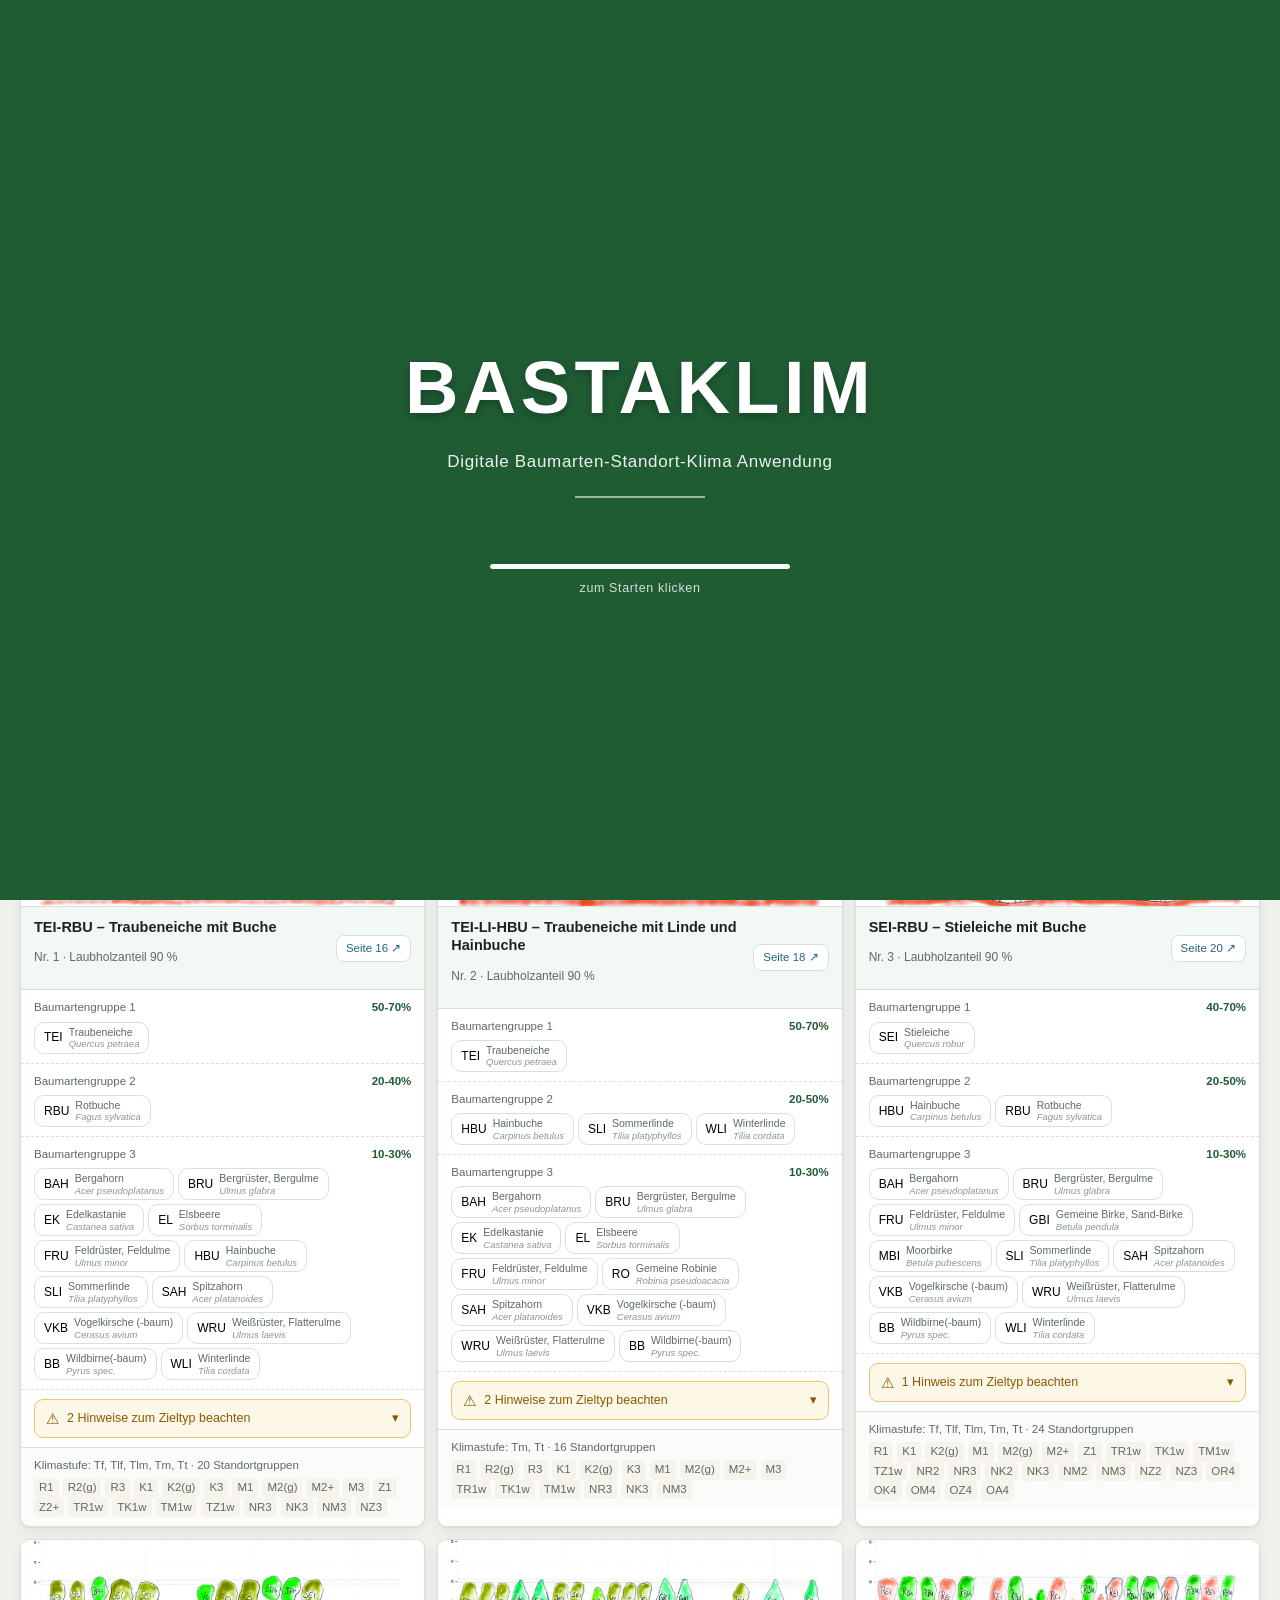
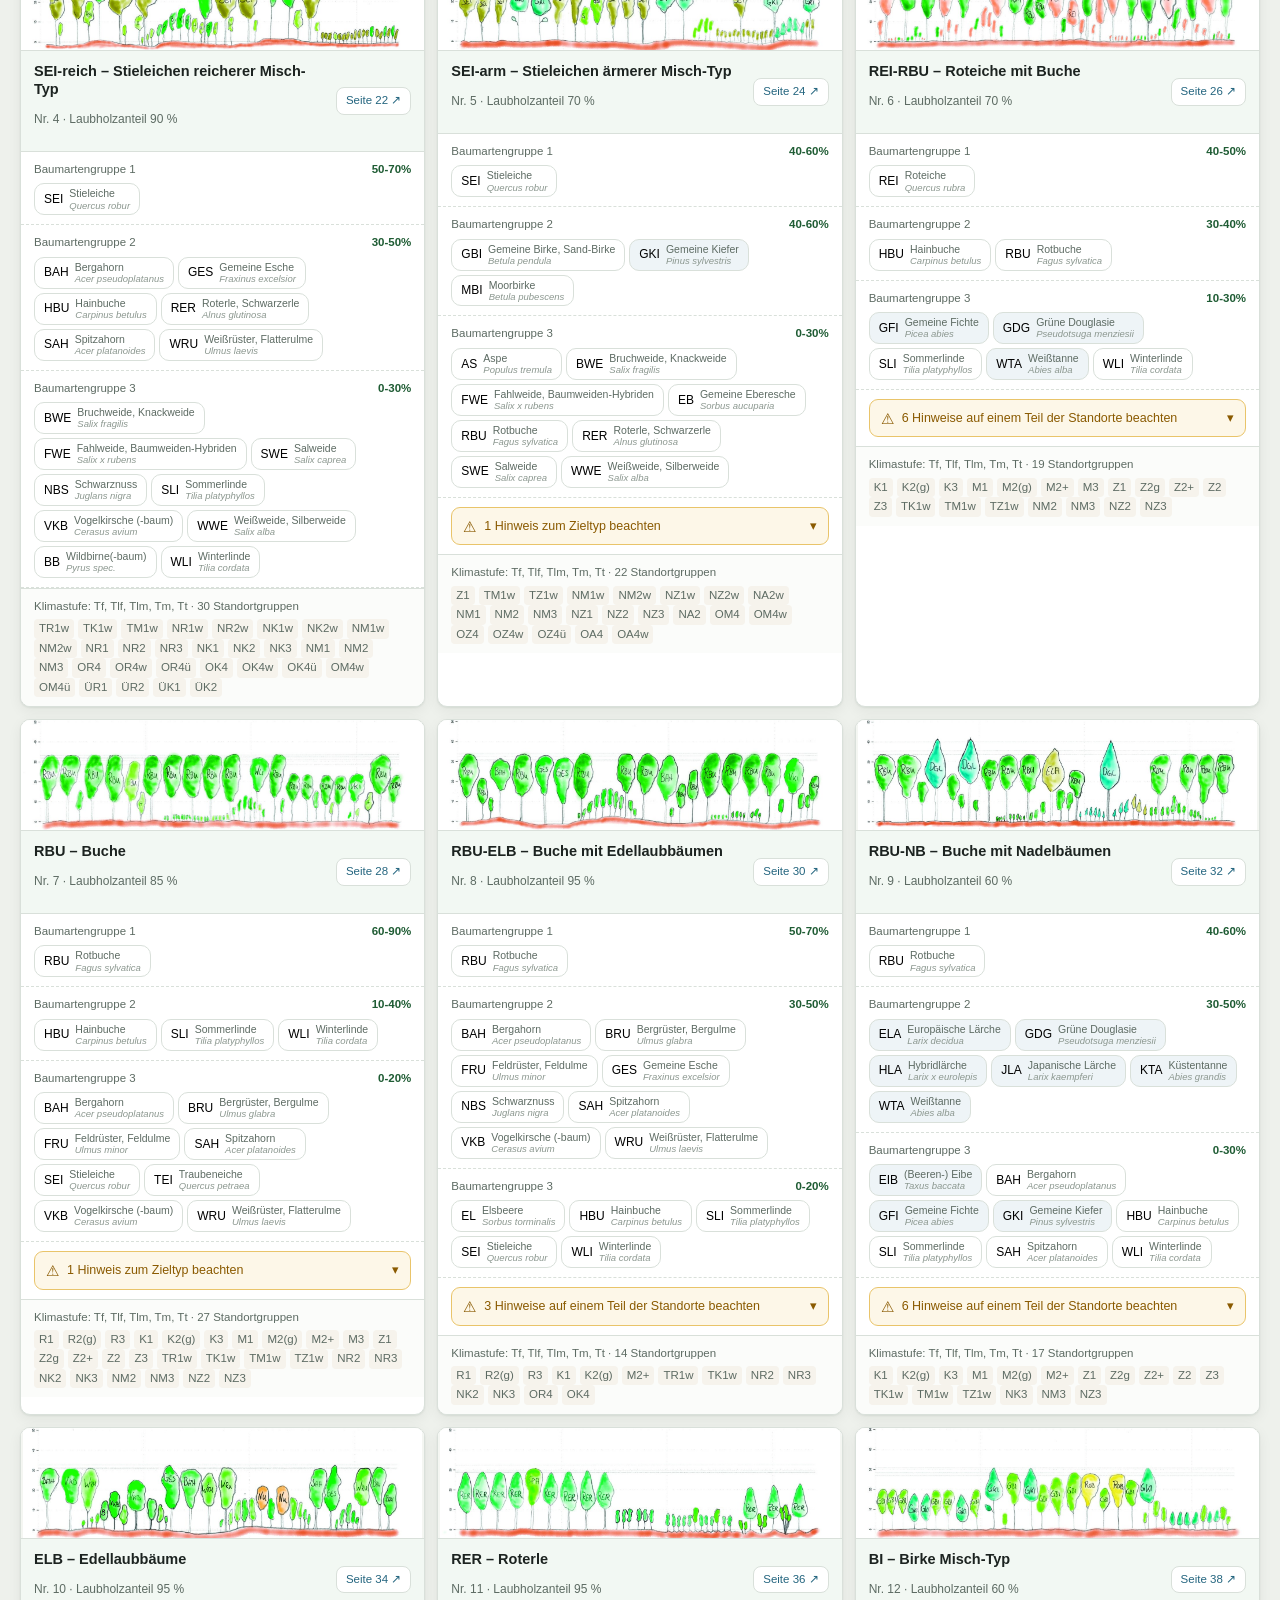
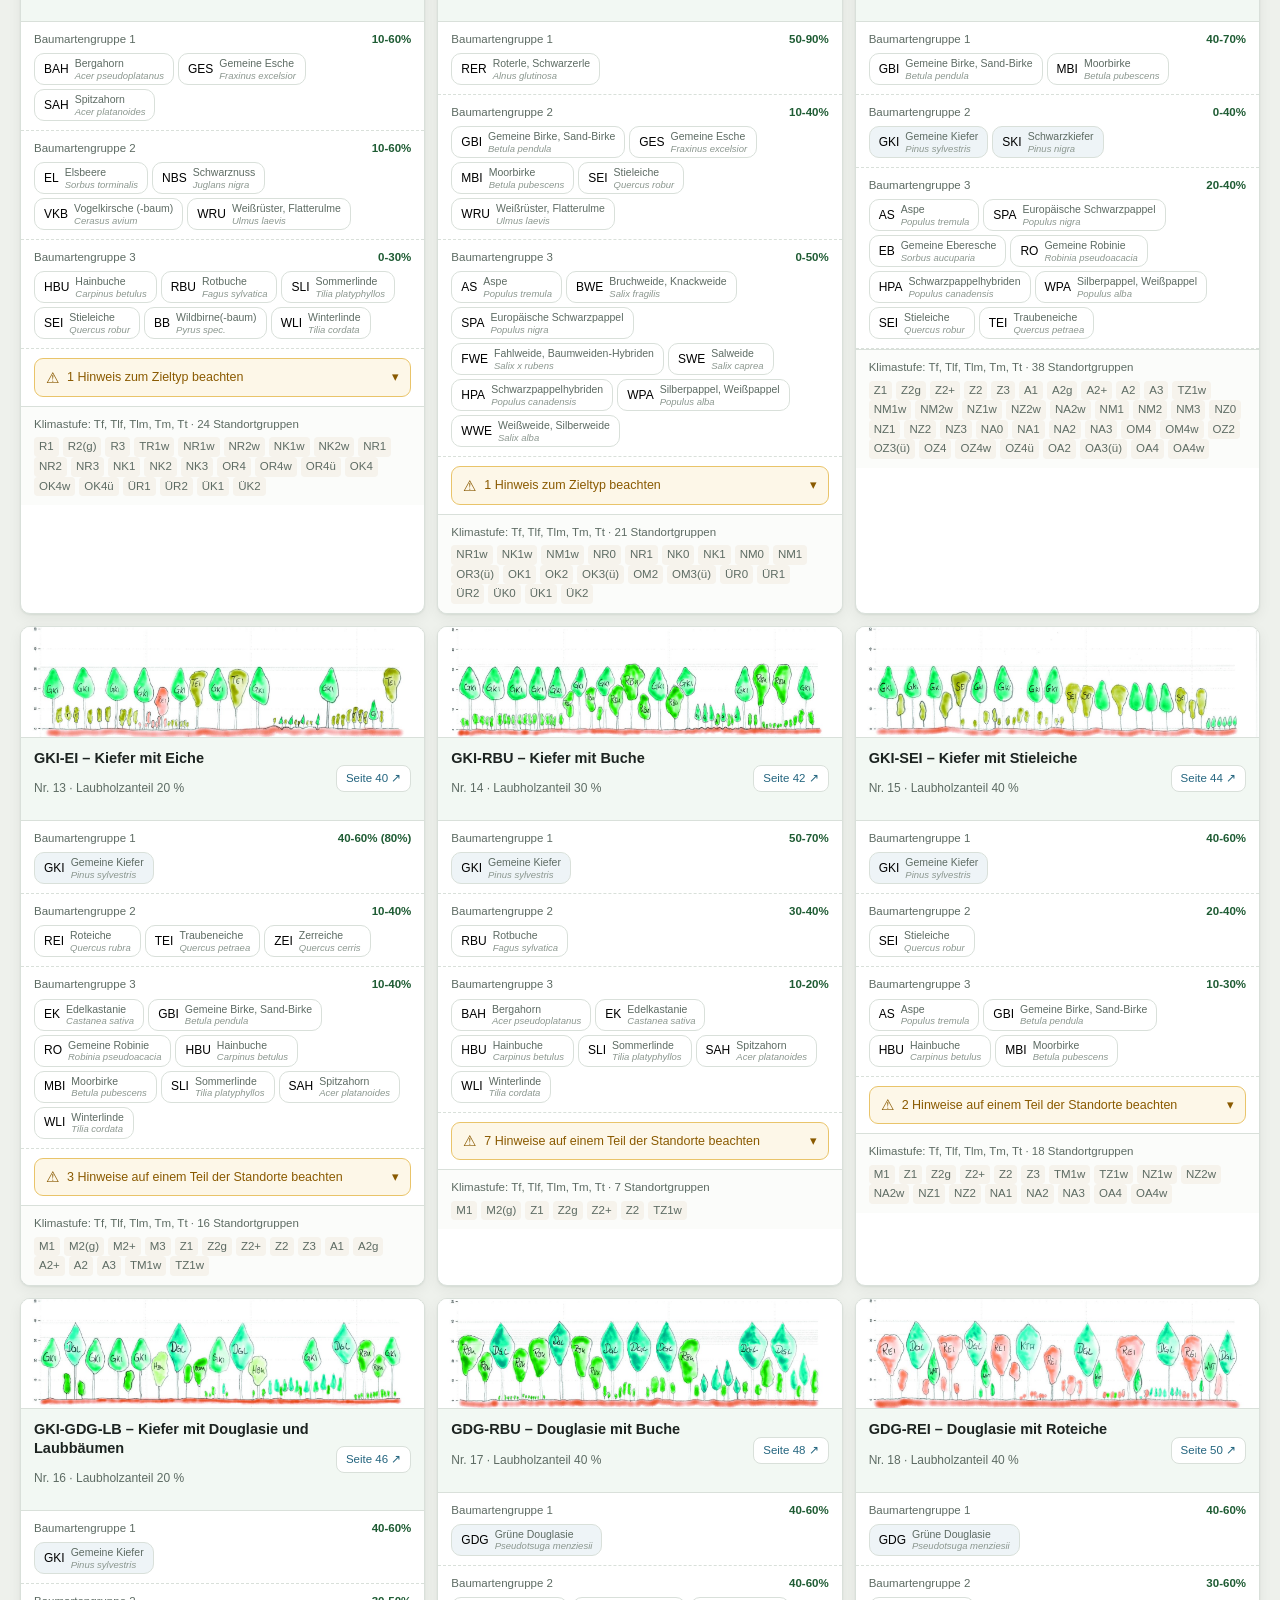
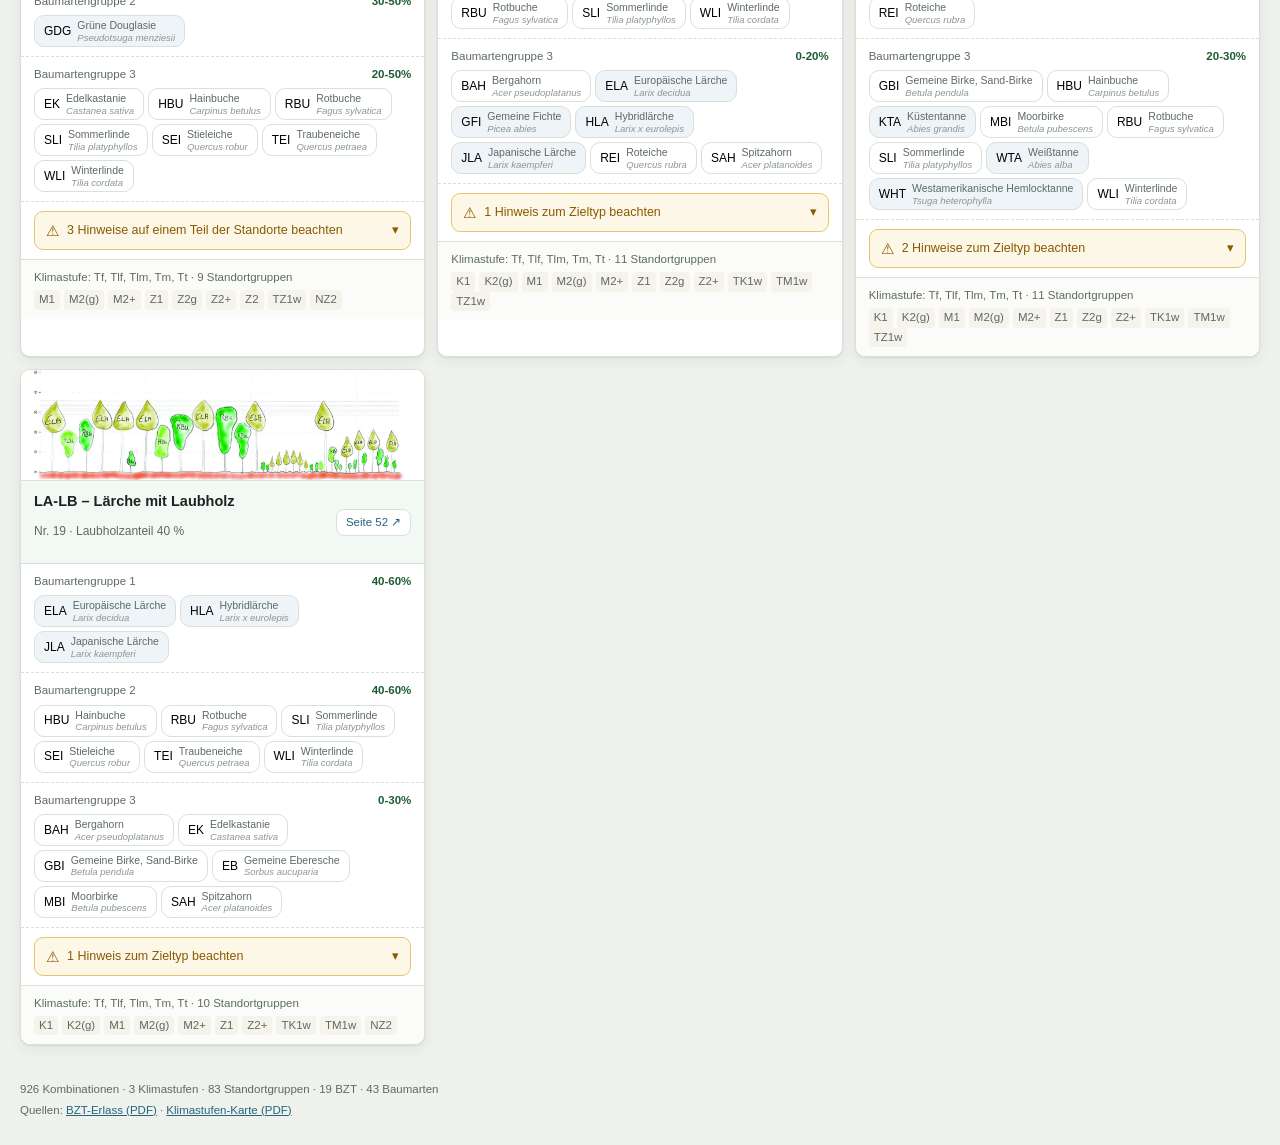
==== commit ce691d36: "update 28.10.26" ====
--- a/index.html
+++ b/index.html
@@ -13,7 +13,6 @@
 <meta name="apple-mobile-web-app-title" content="BASTAKLIM">
 <meta name="apple-mobile-web-app-status-bar-style" content="black-translucent">
 <link rel="stylesheet" href="styles.css">
-<link rel="stylesheet" href="data/fussnoten.css">
 </head>
 <body>
 
@@ -95,11 +94,27 @@
   </div>
 </div>
 
+<!-- Hinweiszettel zur Standortskartierung.
+
+     ⚠️ Leer im HTML: Titel, Punkte und Fußzeile kommen aus
+     data/starthinweise.js, damit der Text ohne Eingriff in den Code
+     gepflegt werden kann. -->
+<div class="ios-hinweis" id="starthinweis" hidden>
+  <div class="ios-karte ios-karte--weit">
+    <button type="button" class="ios-zu" id="starthinweis-zu"
+            aria-label="schließen">×</button>
+    <h2 id="starthinweis-titel"></h2>
+    <ul class="hinweis-punkte" id="starthinweis-punkte"></ul>
+    <button type="button" class="ios-tun" id="starthinweis-ok"></button>
+    <p class="ios-fuss" id="starthinweis-fuss" hidden></p>
+  </div>
+</div>
+
 <div class="layout" id="layout">
 
   <aside class="sidebar" id="sidebar">
     <section class="karte">
-      <h2>BASTAKLIM v3.2 Beta</h2>
+      <h2>BASTAKLIM v3.3 Beta</h2>
       <div class="karte-inhalt">
         <p>JP. Nasse</p>
         <p>Dr. E. A. Thurm</p>
@@ -109,12 +124,24 @@
       <footer>BT-FVI Waldbau Projekt MultiRiskSuit</footer>
     </section>
 
-
     <section class="karte">
       <h2>Quellen</h2>
       <div class="karte-inhalt">
         <a href="dokumente/BZT_Erlass.pdf" target="_blank" rel="noopener">BZT-Erlass (PDF)</a>
         <a href="dokumente/Klimastufen_BZT.pdf" target="_blank" rel="noopener">Klimastufen-Karte (PDF)</a>
+      </div>
+    </section>
+
+    <!-- Hinweise zur Standortskartierung. Inhalt und Häufigkeit stehen in
+         data/starthinweise.js; bleibt verborgen, wenn es die Datei nicht
+         gibt – siehe startHinweise() in app.js. -->
+    <section class="karte" id="sidebar-hinweise" hidden>
+      <h2>Hinweise</h2>
+      <div class="karte-inhalt">
+        <p>Was von der Standortskartierung zu beachten ist.</p>
+        <button type="button" class="btn btn--klein" id="hinweise-oeffnen">
+          Hinweise anzeigen
+        </button>
       </div>
     </section>
 
@@ -127,6 +154,7 @@
                 title="QR-Code groß anzeigen">
           <img id="teilen-qr-bild" alt="QR-Code zum Öffnen von BASTAKLIM">
         </button>
+        <p class="qr-ziel" id="teilen-ziel" hidden></p>
         <p class="qr-text" id="teilen-text" hidden>
           Mit der Kamera scannen. Zum Vergrößern antippen.
         </p>
@@ -279,9 +307,6 @@
         </p>
         <div class="baumliste" id="baumliste-raus"></div>
       </details>
-
-      <!-- Fußnoten und Bedingungen des Erlasses zum gewählten Standort -->
-      <div class="light-hinweise" id="light-hinweise" hidden></div>
 
       <p class="light-fussnote">
         Angegeben ist der <strong>höchste Anteil</strong>, mit dem die Baumart auf
@@ -439,7 +464,12 @@
      fünf Endungen je Kachel durch – über HTTP 504 Anfragen je Aufruf. -->
 <script src="data/bilder.js"></script>
 <script src="data/klimaraster.js"></script>
+<!-- Fußnoten der Anlage II (tools/build_hinweise.py). Fehlt die Datei,
+     zeigt die App keine Fußnoten und läuft unverändert weiter. -->
 <script src="data/hinweise.js"></script>
+<!-- Hinweise zur Standortskartierung. Der Text darin darf von Hand
+     geändert werden – die Datei ist JSON mit einer Zeile Vorspann. -->
+<script src="data/starthinweise.js"></script>
 <script src="app.js"></script>
 <script src="light.js"></script>
 </body>
--- a/styles.css
+++ b/styles.css
@@ -587,6 +587,23 @@
   color: var(--text-schwach);
 }
 .qr-text[hidden] { display: none !important; }
+/* Die Adresse, zu der der Code führt – zum Vergleichen, bevor jemand
+   scannt. Nicht zu verwechseln mit .teilen-adresse weiter unten: Das ist
+   das Eingabefeld, in dem die Adresse zum Abschreiben steht, wenn die
+   Zwischenablage sich sperrt.
+   ⚠️ overflow-wrap: anywhere – die Adresse muss in die schmale Leiste
+   passen, ohne sie zu sprengen. Anders als break-all wird nur dort mitten
+   im Wort getrennt, wo es sonst überliefe; Schrägstrich und Punkt bleiben
+   die bevorzugten Trennstellen. */
+.qr-ziel {
+  margin: 7px 0 0;
+  font-family: "DejaVu Sans Mono", ui-monospace, "Cascadia Mono", Menlo, monospace;
+  font-size: 11px; line-height: 1.4;
+  color: var(--gruen-900);
+  overflow-wrap: anywhere;
+  user-select: all;
+}
+.qr-ziel[hidden] { display: none !important; }
 #sidebar-teilen[hidden] { display: none !important; }
 .teilen-adresse {
   width: 100%;
@@ -2082,6 +2099,110 @@
   .ios-hinweis { align-items: center; }
 }
 
+/* --- Fußnoten der Anlage II ----------------------------------------------- *
+
+   Zwei Teile: die kleine Marke ⚠³, die sagt WO eine Fußnote greift, und
+   der aufklappbare Block in der BZT-Tafel mit dem Wortlaut.
+
+   ⚠️ Die Marke ist bewusst kein Knopf – sie sitzt auch im Baumart-Chip,
+   und ein Knopf im Knopf ist kein gültiges HTML. Angetippt wird der Block.
+   --------------------------------------------------------------------------- */
+:root {
+  --warn-700: #8a5a00;
+  --warn-linie: #e9c46a;
+  --warn-feld: #fdf7e8;
+}
+
+.fn-marke {
+  display: inline-flex; align-items: flex-start;
+  margin-left: 4px;
+  font-size: 12px; font-weight: 400; line-height: 1;
+  color: var(--warn-700);
+  white-space: nowrap;
+}
+.fn-marke sup { font-size: 9px; margin-left: 1px; }
+.art .fn-marke { margin-left: 2px; }
+
+.fn-block {
+  margin: 9px 13px;
+  border: 1px solid var(--warn-linie);
+  border-radius: 9px;
+  background: var(--warn-feld);
+  overflow: hidden;
+}
+.fn-knopf {
+  display: flex; align-items: center; gap: 8px;
+  width: 100%; padding: 9px 11px;
+  border: 0; background: none;
+  font: inherit; font-size: 12.5px; text-align: left;
+  color: var(--warn-700); cursor: pointer;
+}
+.fn-knopf:hover { background: #faeecd; }
+.fn-zeichen { flex: none; font-size: 15px; line-height: 1; }
+.fn-titel { flex: 1 1 auto; }
+.fn-pfeil { flex: none; transition: transform .15s ease; }
+.fn-block.ist-auf .fn-pfeil { transform: rotate(180deg); }
+
+.fn-text {
+  padding: 2px 11px 10px;
+  border-top: 1px solid var(--warn-linie);
+}
+.fn-text[hidden] { display: none; }
+.fn-satz {
+  margin: 9px 0 0;
+  font-size: 13px; line-height: 1.5; color: var(--text);
+}
+.fn-satz b { color: var(--warn-700); }
+/* „N weitere Hinweise gelten nur auf einem Teil der Standorte …“ */
+.fn-teil {
+  margin: 12px 0 0; padding: 7px 9px;
+  border-radius: 7px; background: rgba(255, 255, 255, .6);
+  font-size: 12px; line-height: 1.45; color: var(--text-schwach);
+}
+.fn-quelle { color: var(--text-schwach); font-size: 11.5px; }
+/* Zwischenüberschrift im Block: Anlage II, Beschreibung, Anlage I. */
+.fn-gruppe {
+  margin: 12px 0 0;
+  font-size: 11px; font-weight: 700;
+  letter-spacing: .04em; text-transform: uppercase;
+  color: var(--warn-700); opacity: .8;
+}
+.fn-gruppe:first-child { margin-top: 9px; }
+.fn-merksatz {
+  margin: 10px 0 0;
+  font-size: 12px; color: var(--warn-700);
+}
+
+/* Gedruckt wird alles gezeigt: Auf Papier kann niemand aufklappen. */
+@media print {
+  .fn-text[hidden] { display: block !important; }
+  .fn-pfeil { display: none; }
+  .fn-block { background: none; }
+  .fn-satz, .fn-merksatz, .fn-gruppe { color: #000; }
+}
+
+/* --- Hinweiszettel zur Standortskartierung --------------------------------- *
+
+   Nutzt die Hülle des Installieren-Zettels (.ios-hinweis/.ios-karte), nur
+   etwas breiter: Hier stehen ganze Sätze, keine zwei Schritte.
+   --------------------------------------------------------------------------- */
+.ios-karte--weit { max-width: 560px; }
+
+.hinweis-punkte {
+  margin: 0; padding: 0; list-style: none;
+}
+.hinweis-punkte li {
+  position: relative;
+  padding: 9px 0 9px 22px;
+  border-top: 1px solid var(--linie);
+  font-size: 14px; line-height: 1.5;
+}
+.hinweis-punkte li::before {
+  content: "\25b8";
+  position: absolute; left: 4px; top: 9px;
+  color: var(--gruen-700);
+}
+
 /* --- Für offline vorbereiten (Seitenleiste) ------------------------------- */
 .offline-balken {
   height: 6px;
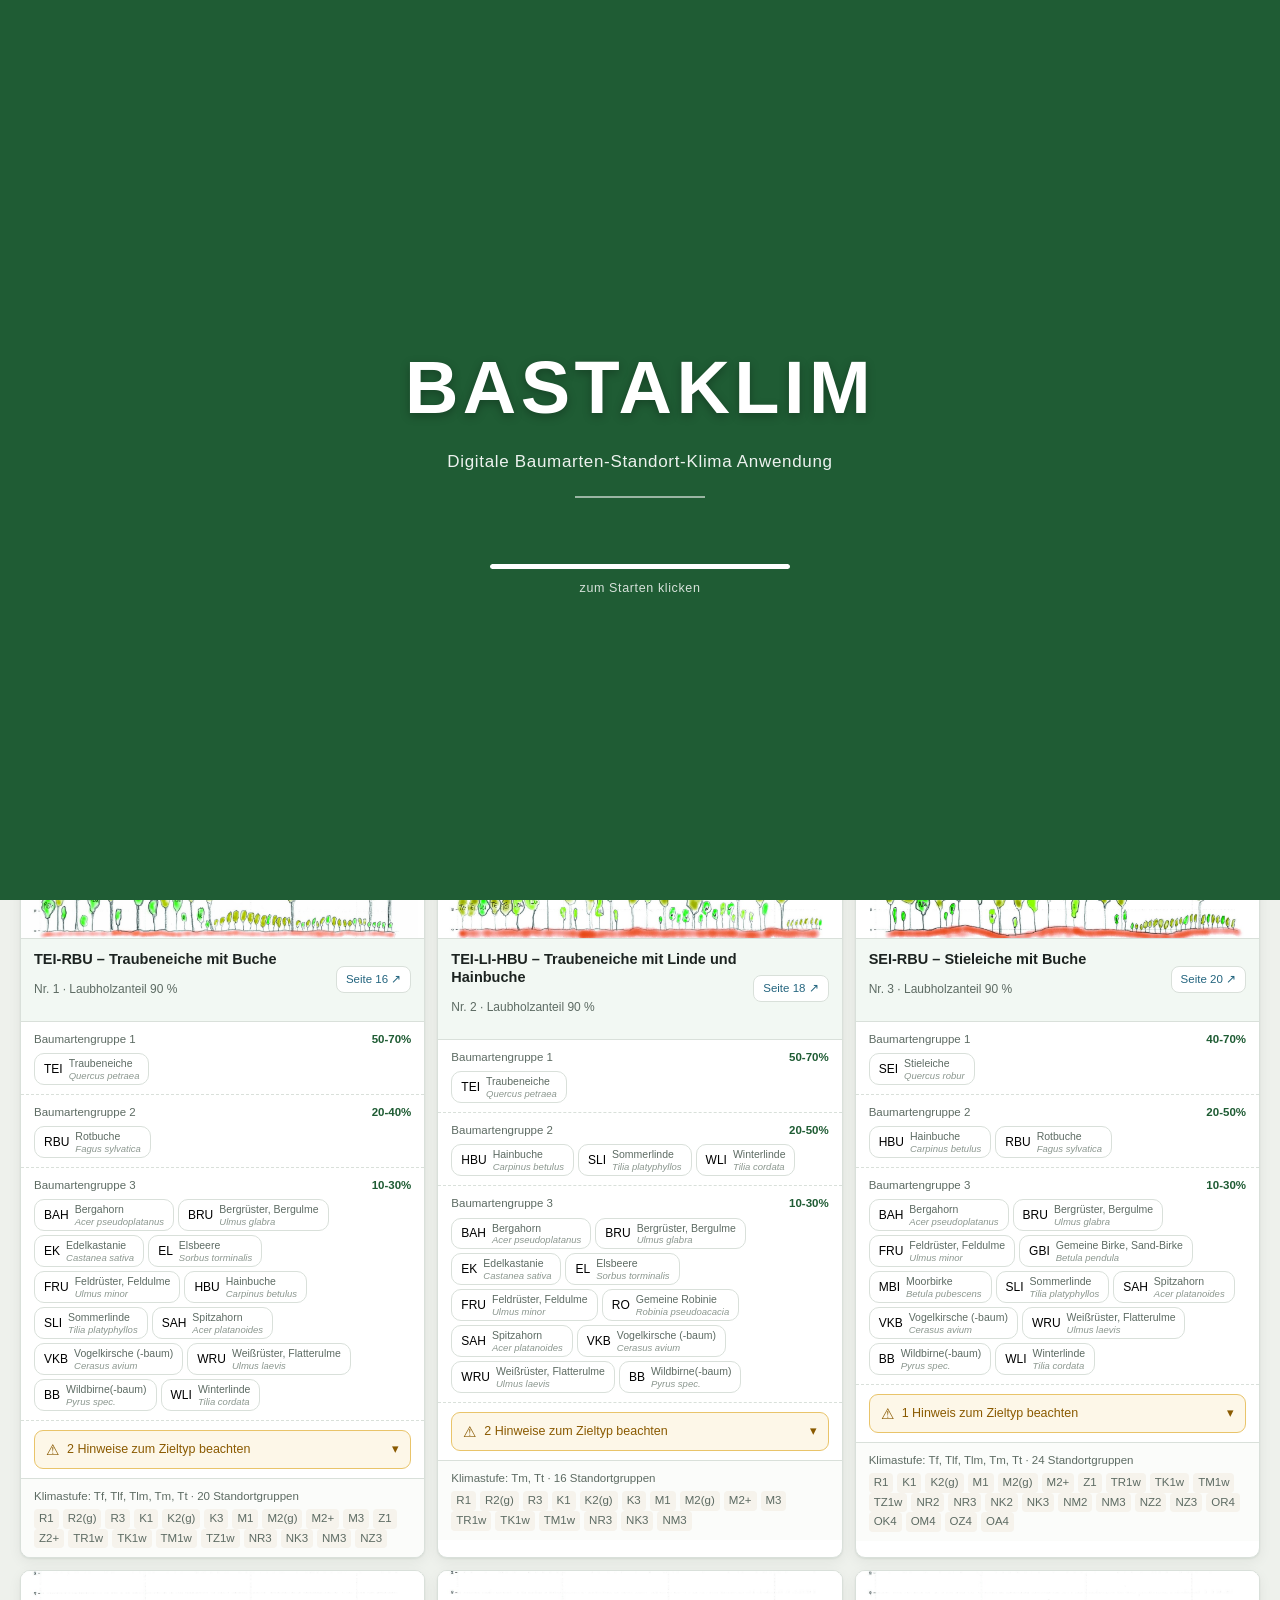
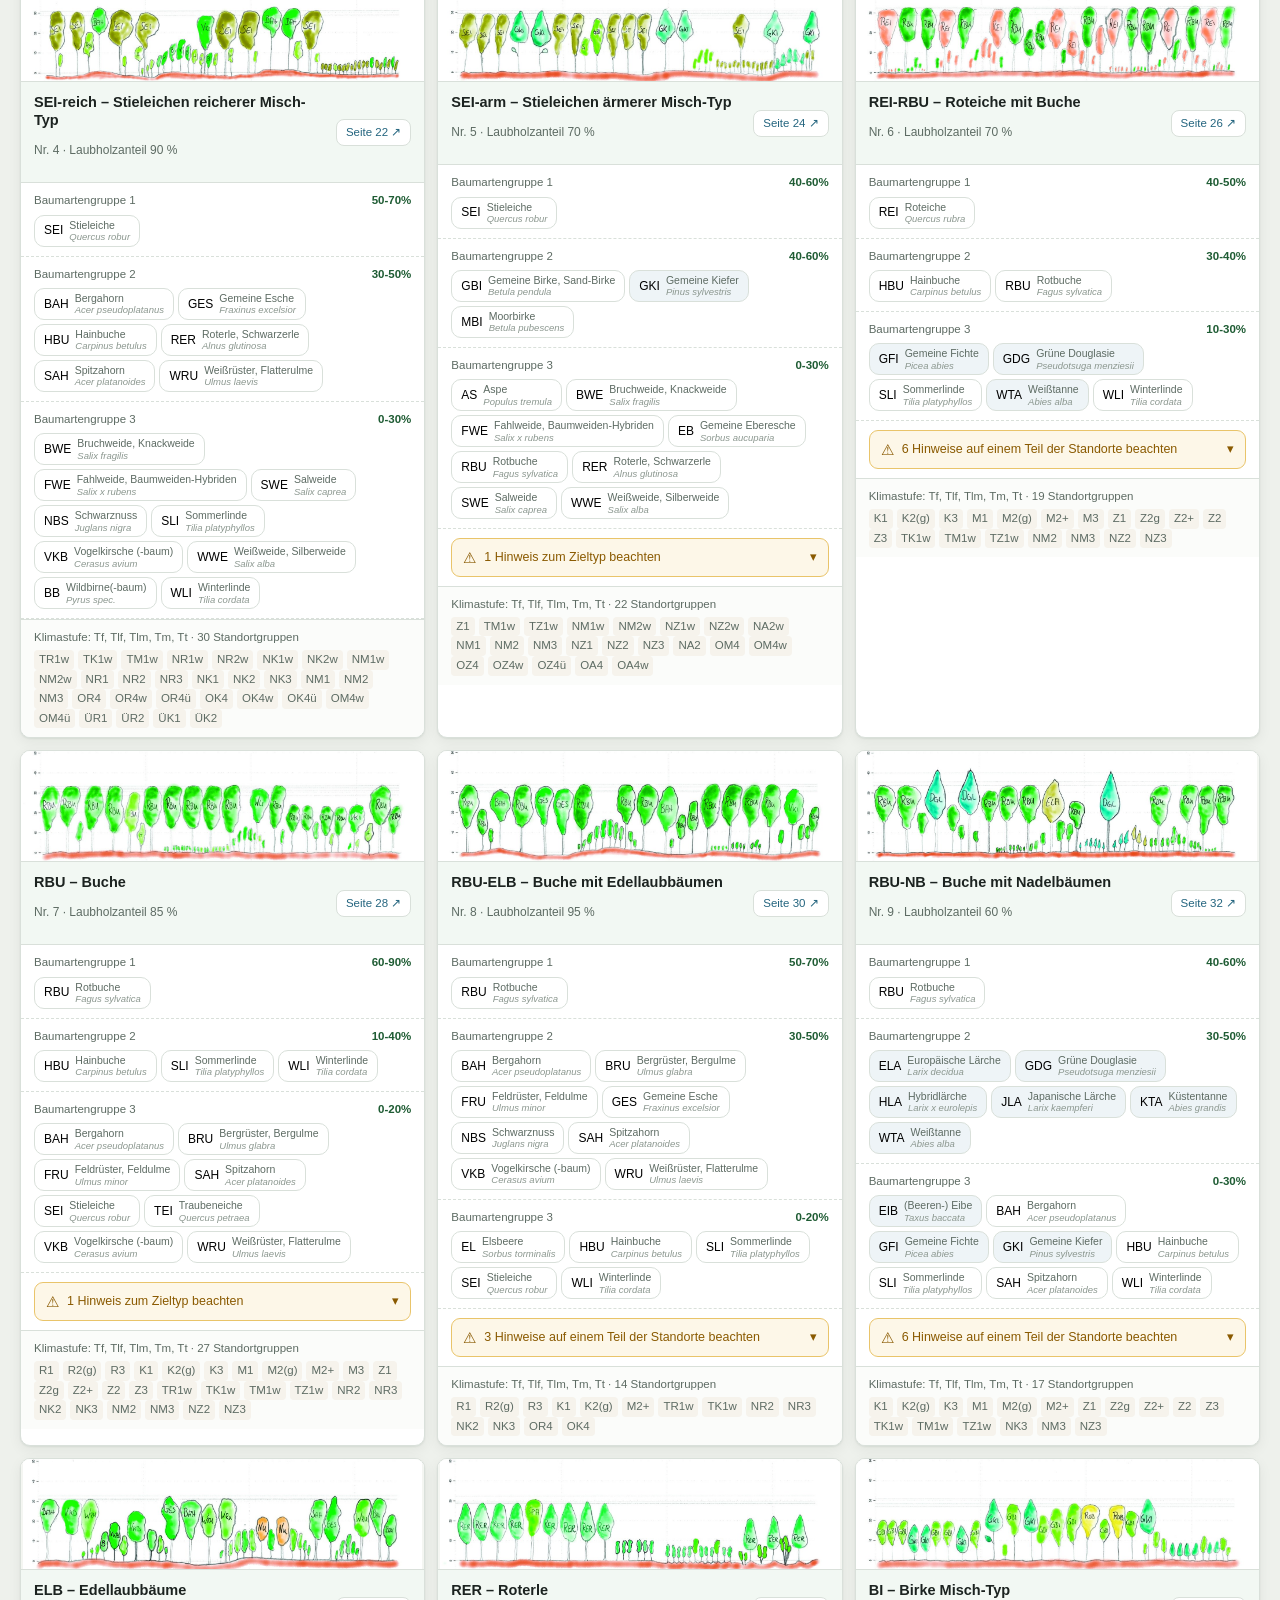
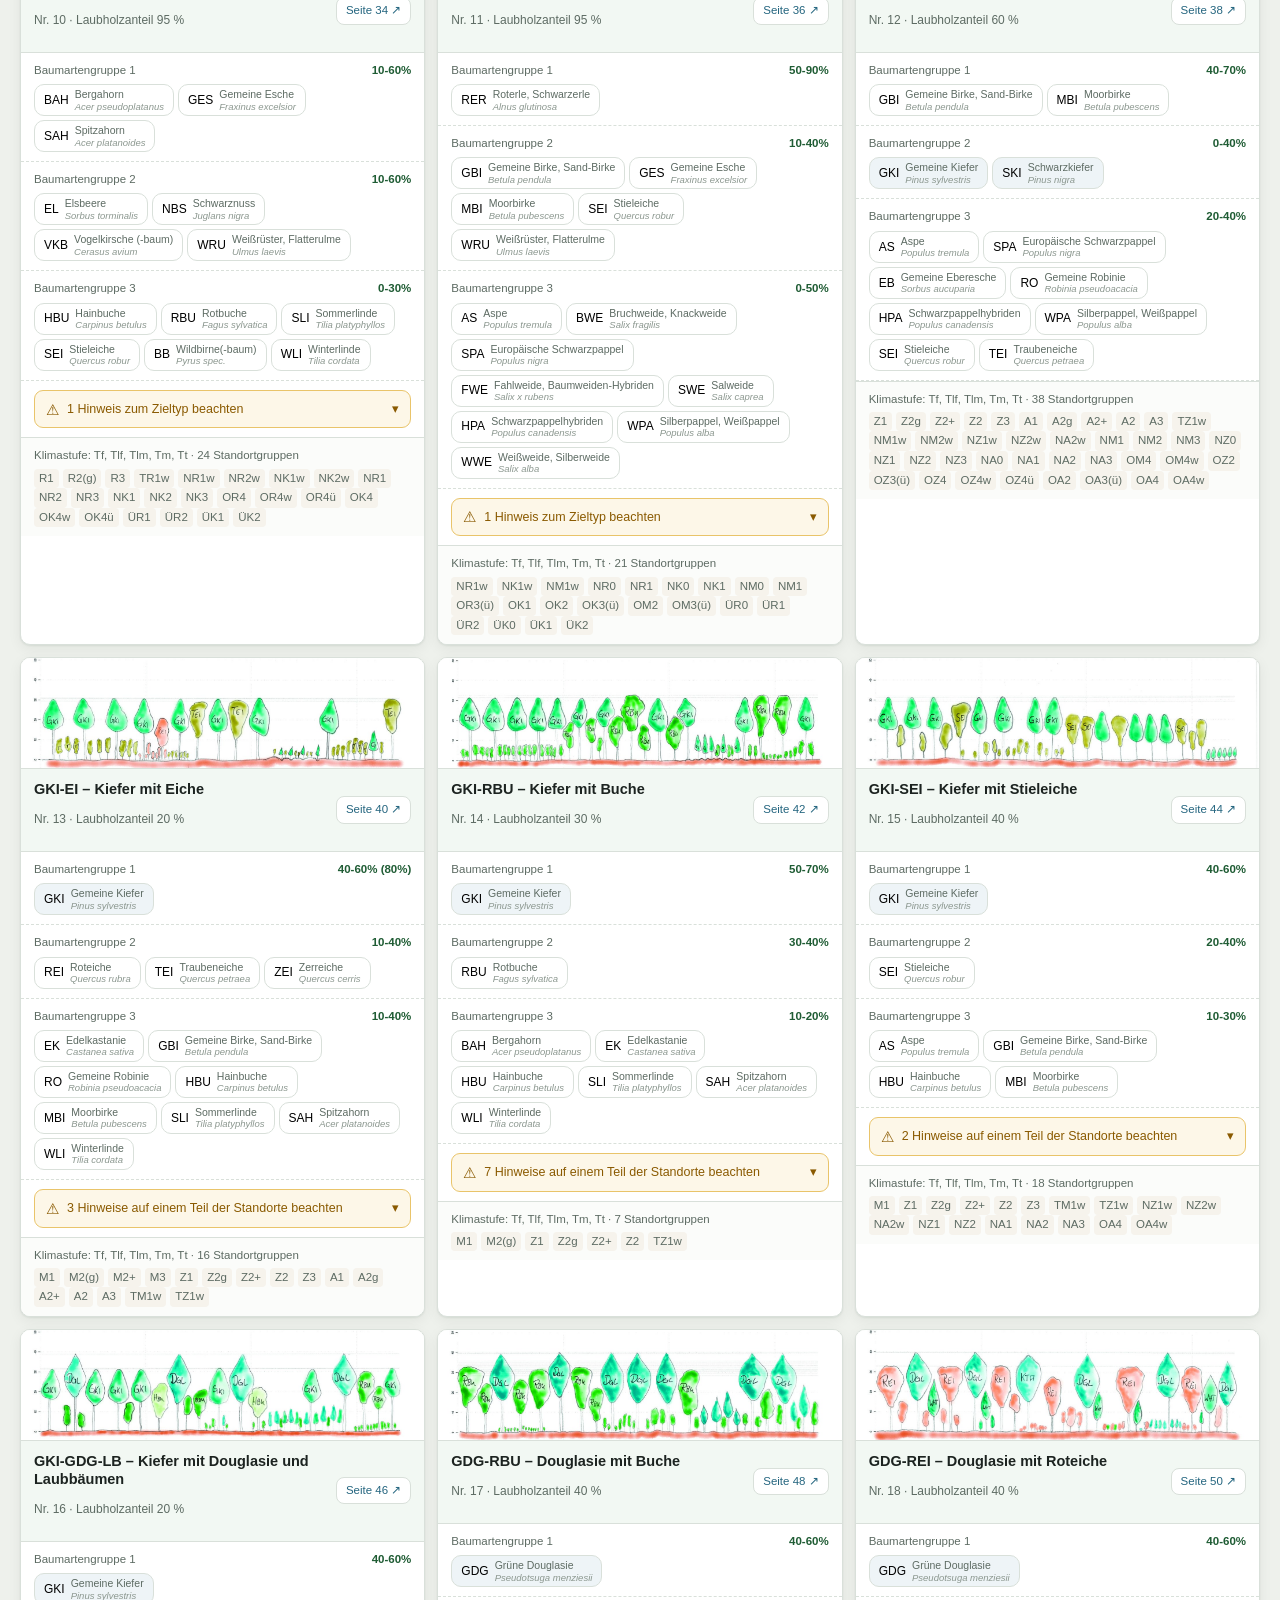
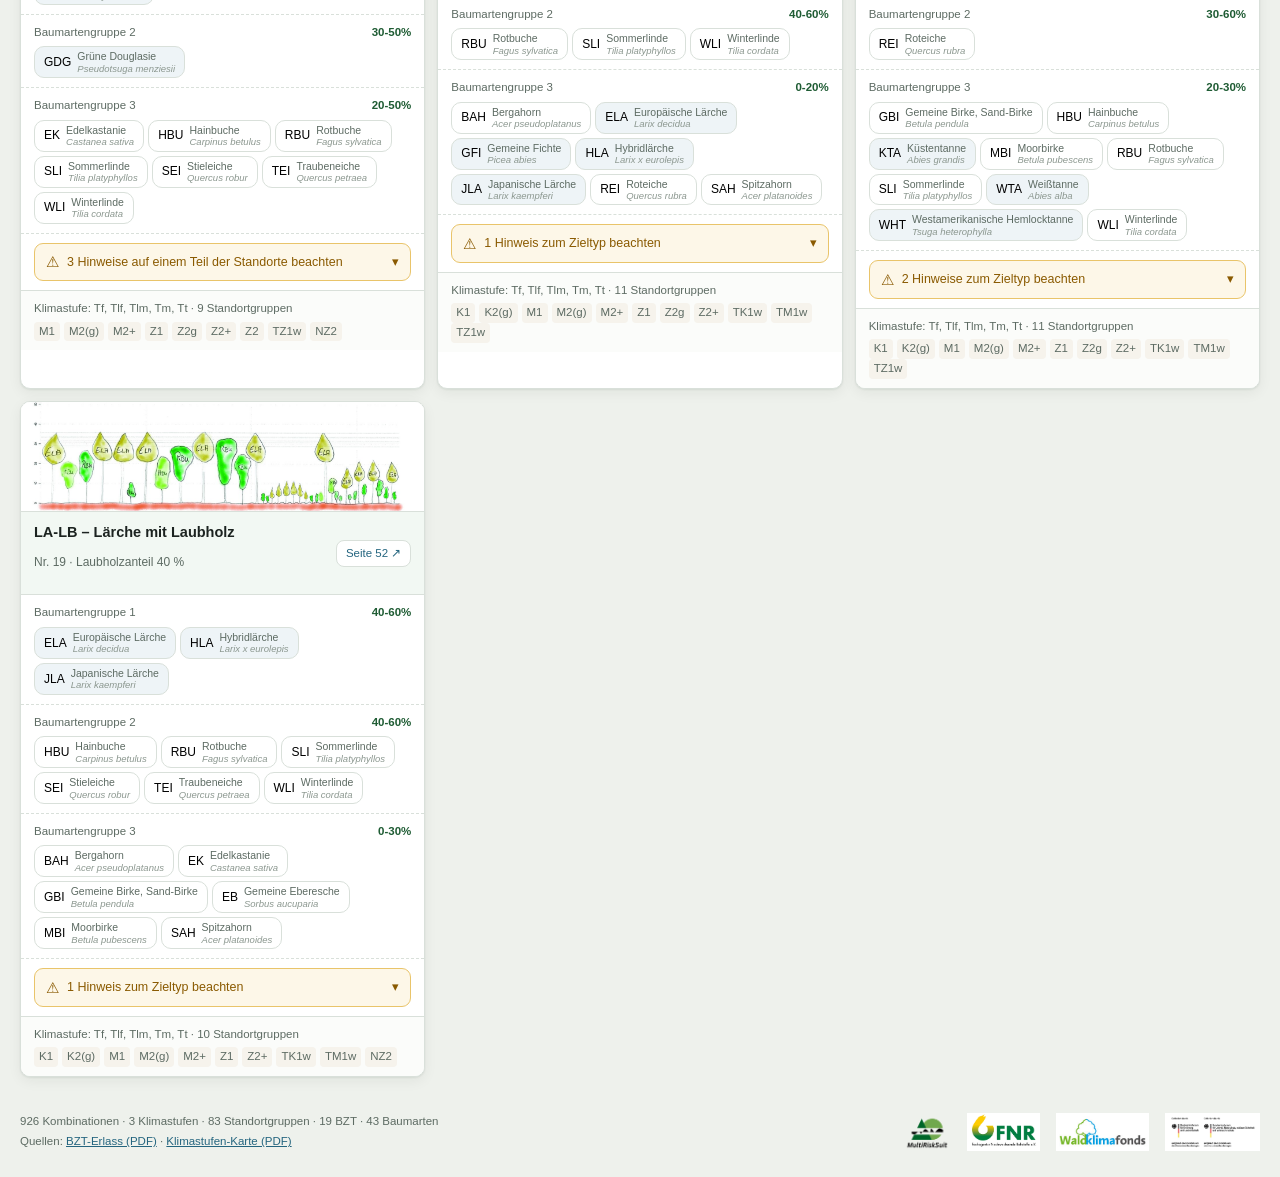
==== commit 1b963aa6: "update 02112026" ====
--- a/index.html
+++ b/index.html
@@ -112,7 +112,7 @@
 
 <div class="layout" id="layout">
 
-  <aside class="sidebar" id="sidebar">
+ <aside class="sidebar" id="sidebar">
     <section class="karte">
       <h2>BASTAKLIM v3.3 Beta</h2>
       <div class="karte-inhalt">
@@ -129,6 +129,9 @@
       <div class="karte-inhalt">
         <a href="dokumente/BZT_Erlass.pdf" target="_blank" rel="noopener">BZT-Erlass (PDF)</a>
         <a href="dokumente/Klimastufen_BZT.pdf" target="_blank" rel="noopener">Klimastufen-Karte (PDF)</a>
+        <button type="button" class="btn btn--klein knopf-uebersicht" data-baumartenuebersicht>
+          Baumartenübersicht des BZT
+        </button>
       </div>
     </section>
 
@@ -154,7 +157,7 @@
                 title="QR-Code groß anzeigen">
           <img id="teilen-qr-bild" alt="QR-Code zum Öffnen von BASTAKLIM">
         </button>
-        <p class="qr-ziel" id="teilen-ziel" hidden></p>
+        <a class="qr-ziel" id="teilen-ziel" hidden></a>
         <p class="qr-text" id="teilen-text" hidden>
           Mit der Kamera scannen. Zum Vergrößern antippen.
         </p>
@@ -275,6 +278,9 @@
     <!-- ---------------------------------------------------------------- -->
     <section class="light-schritt" data-schritt="3" id="schritt-3" hidden>
       <h2>Mögliche Baumarten</h2>
+      <button type="button" class="btn btn--klein knopf-uebersicht" data-baumartenuebersicht>
+        Baumartenübersicht des BZT
+      </button>
       <p class="light-lead" id="ergebnis-kopf"></p>
 
       <p class="baum-legende">
@@ -384,6 +390,7 @@
           <h2>Baumart</h2>
           <span class="col-count"><b data-count>–</b><span data-total></span></span>
           <button type="button" class="col-clear" data-clear hidden aria-label="Auswahl Baumart löschen">Auswahl löschen</button>
+          <button type="button" class="btn btn--klein col-uebersicht" data-baumartenuebersicht>Baumartenübersicht des BZT</button>
         </header>
         <div class="col-tools">
           <input type="search" class="col-search" data-search placeholder="Baumart suchen …" aria-label="Baumart suchen">
@@ -473,4 +480,4 @@
 <script src="app.js"></script>
 <script src="light.js"></script>
 </body>
-</html>
+</html>
--- a/styles.css
+++ b/styles.css
@@ -191,6 +191,10 @@
 
 .col-count { font-size: 12.5px; color: var(--text-schwach); white-space: nowrap; }
 .col-count b { color: var(--gruen-700); font-size: 14px; }
+
+.col-uebersicht { grid-column: 1 / -1; justify-self: start; }
+.knopf-uebersicht { align-self: flex-start; }
+.light-schritt > .knopf-uebersicht { margin: 0 0 10px; }
 
 .col-clear {
   grid-column: 1 / -1;
@@ -340,6 +344,12 @@
 /* Bild ist da – Ersatzmotiv abräumen. Muss NACH den vier Zeilen darüber
    stehen, sonst gewinnt bei gleicher Spezifität wieder der Platzhalter. */
 .thumb--geladen { background-image: none; }
+/* Auch das Kürzel: Bei durchsichtigen PNG schien es sonst hinter dem Bild
+   durch (bei RBU stand ein einzelnes „U“ neben dem Blatt). */
+.thumb--geladen .thumb-code { visibility: hidden; }
+/* Baumarten: Die freigestellten Blätter stehen direkt auf der Kachel,
+   ohne den grünen Grund des Platzhalters. */
+.thumb--ba.thumb--geladen { background-color: transparent; }
 
 /* Klimastufe: Karte vollständig zeigen */
 .col[data-facet="kli"] .tile { grid-template-columns: 84px 1fr auto; }
@@ -599,10 +609,12 @@
   margin: 7px 0 0;
   font-family: "DejaVu Sans Mono", ui-monospace, "Cascadia Mono", Menlo, monospace;
   font-size: 11px; line-height: 1.4;
+  display: block;
   color: var(--gruen-900);
   overflow-wrap: anywhere;
-  user-select: all;
-}
+  text-decoration: none;
+}
+.qr-ziel:hover, .qr-ziel:focus-visible { text-decoration: underline; }
 .qr-ziel[hidden] { display: none !important; }
 #sidebar-teilen[hidden] { display: none !important; }
 .teilen-adresse {
@@ -766,6 +778,29 @@
   transition: opacity .12s linear;
 }
 .viewer-buehne img.ist-geladen { opacity: 1; }
+
+/* Baumartenübersicht: breiteres Fenster; Klick ins Bild schaltet zwischen
+   „ganz sehen“ und „lesbar groß“ (verschieben über die Bildlaufleisten).
+   Nicht ziehbar, kein Markieren, kein „Bild sichern“ per langem Tippen. */
+.viewer--poster .viewer-fenster { width: min(1500px, 100%); }
+.viewer--poster .viewer-pfeil { display: none; }
+.viewer--poster .viewer-buehne img {
+  cursor: zoom-in;
+  user-select: none;
+  -webkit-user-select: none;
+  -webkit-user-drag: none;
+  -webkit-touch-callout: none;
+}
+.viewer--zoom .viewer-buehne {
+  display: block;
+  height: calc(100vh - 170px);
+}
+.viewer--zoom .viewer-buehne img {
+  max-width: none;
+  max-height: none;
+  width: 3500px;
+  cursor: zoom-out;
+}
 .viewer-hinweis {
   max-width: 420px; margin: 0; padding: 20px;
   font-size: 13px; color: var(--text-schwach); text-align: center;
@@ -2220,4 +2255,4 @@
   transition: width .2s linear;
 }
 #offline-vorbereiten { align-self: flex-start; }
-.btn:disabled { opacity: .45; cursor: not-allowed; }
+.btn:disabled { opacity: .45; cursor: not-allowed; }
